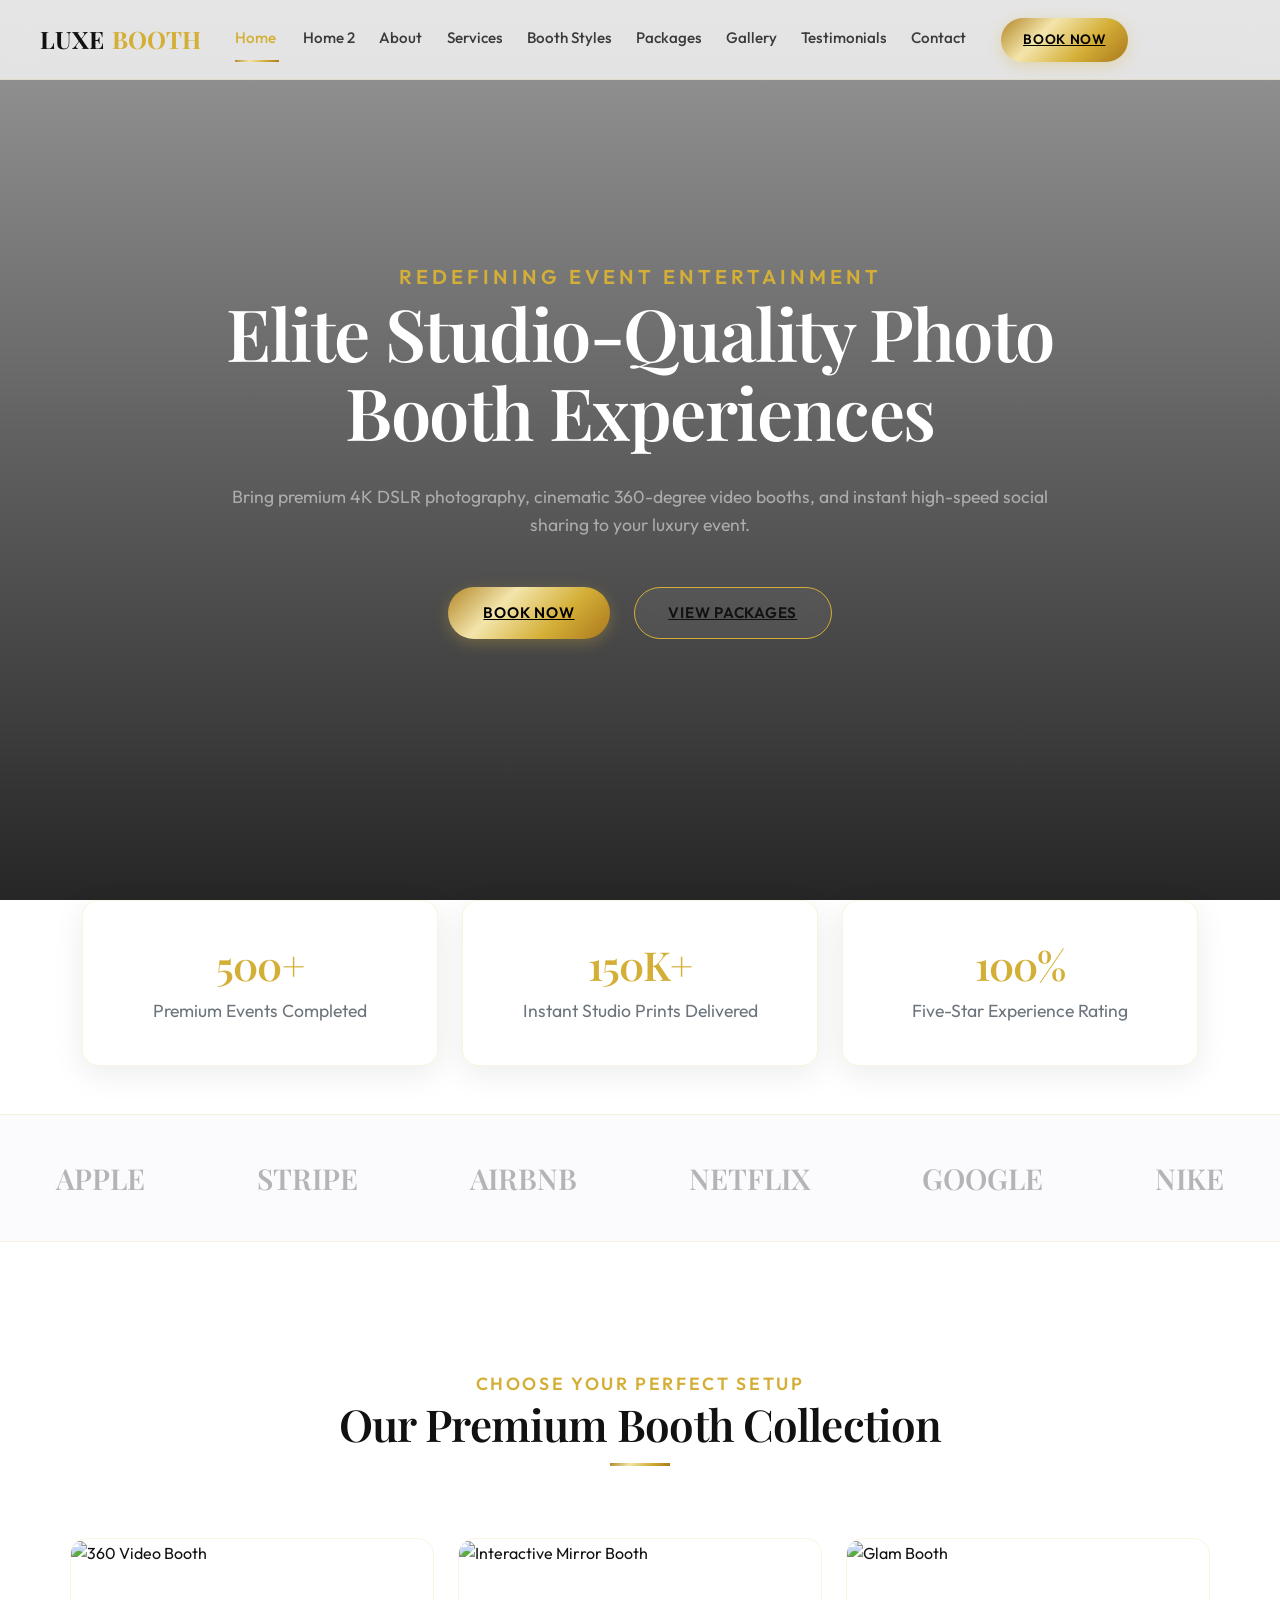
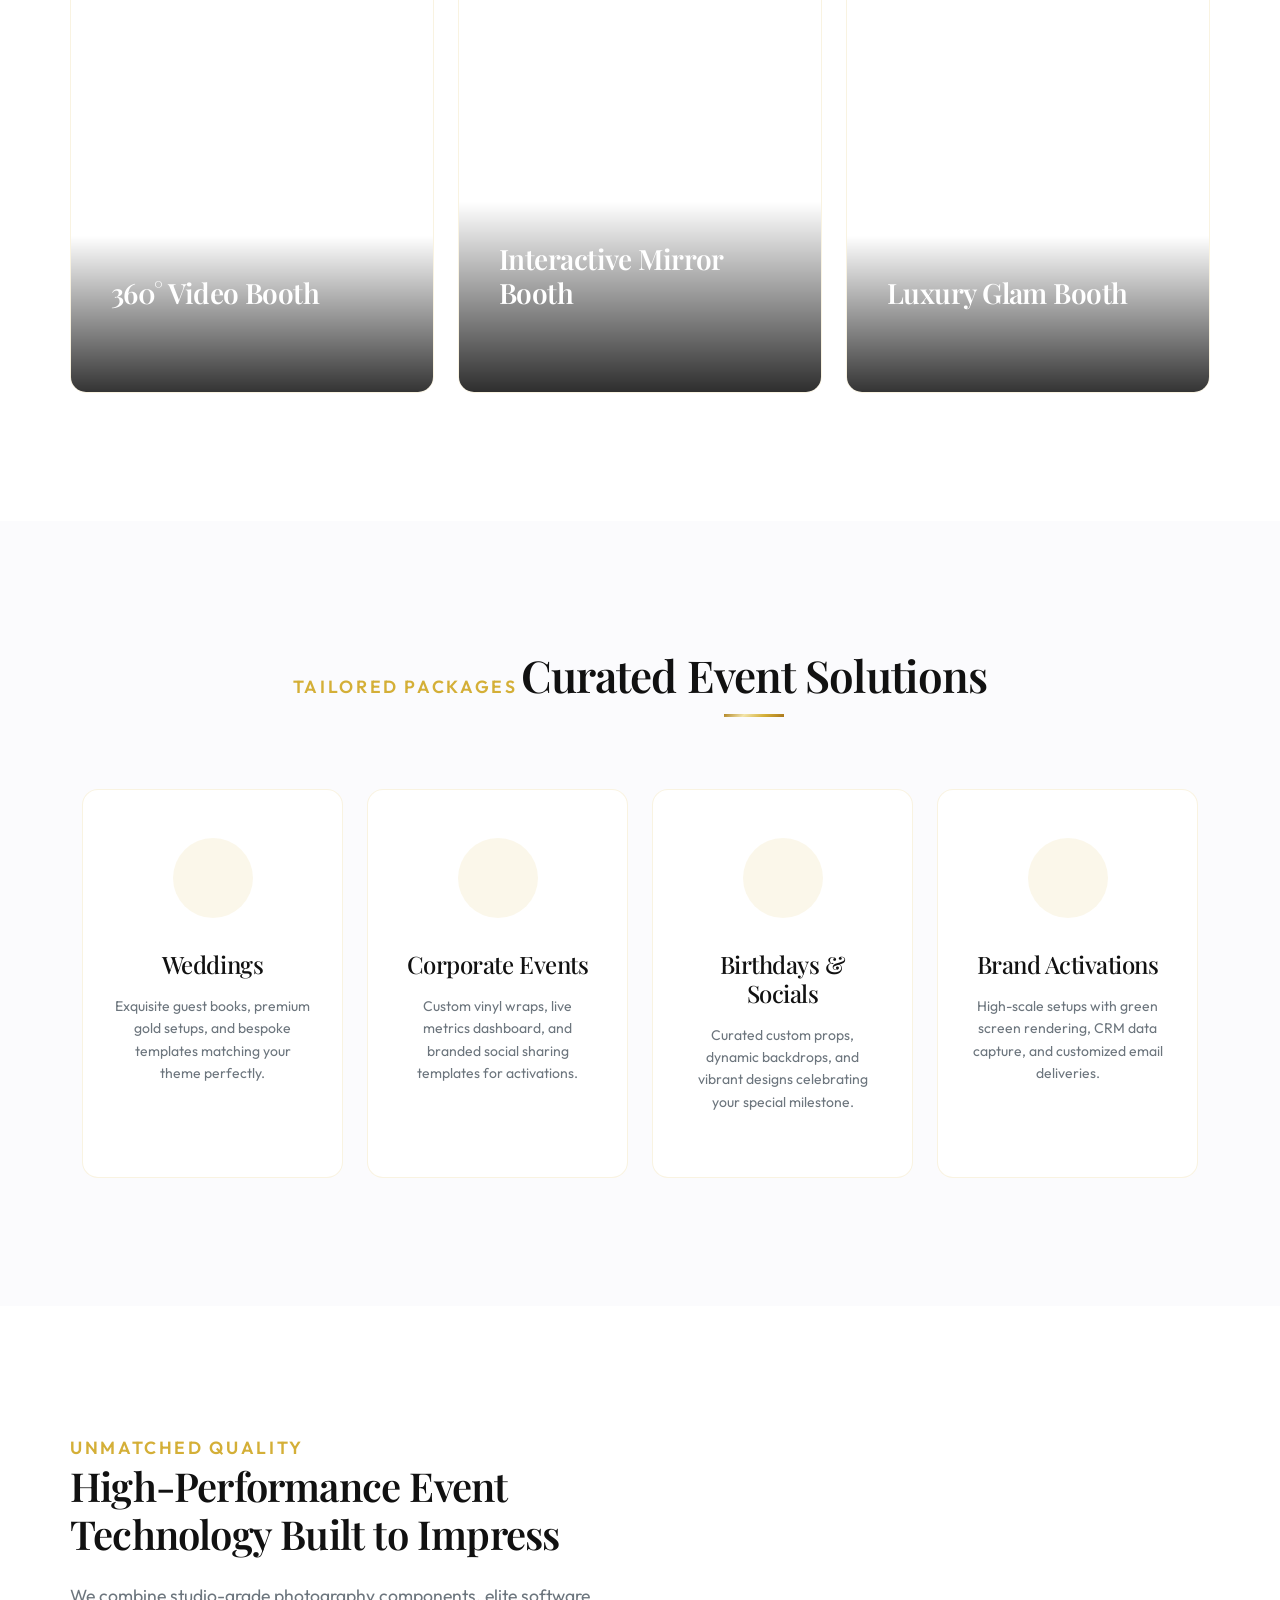
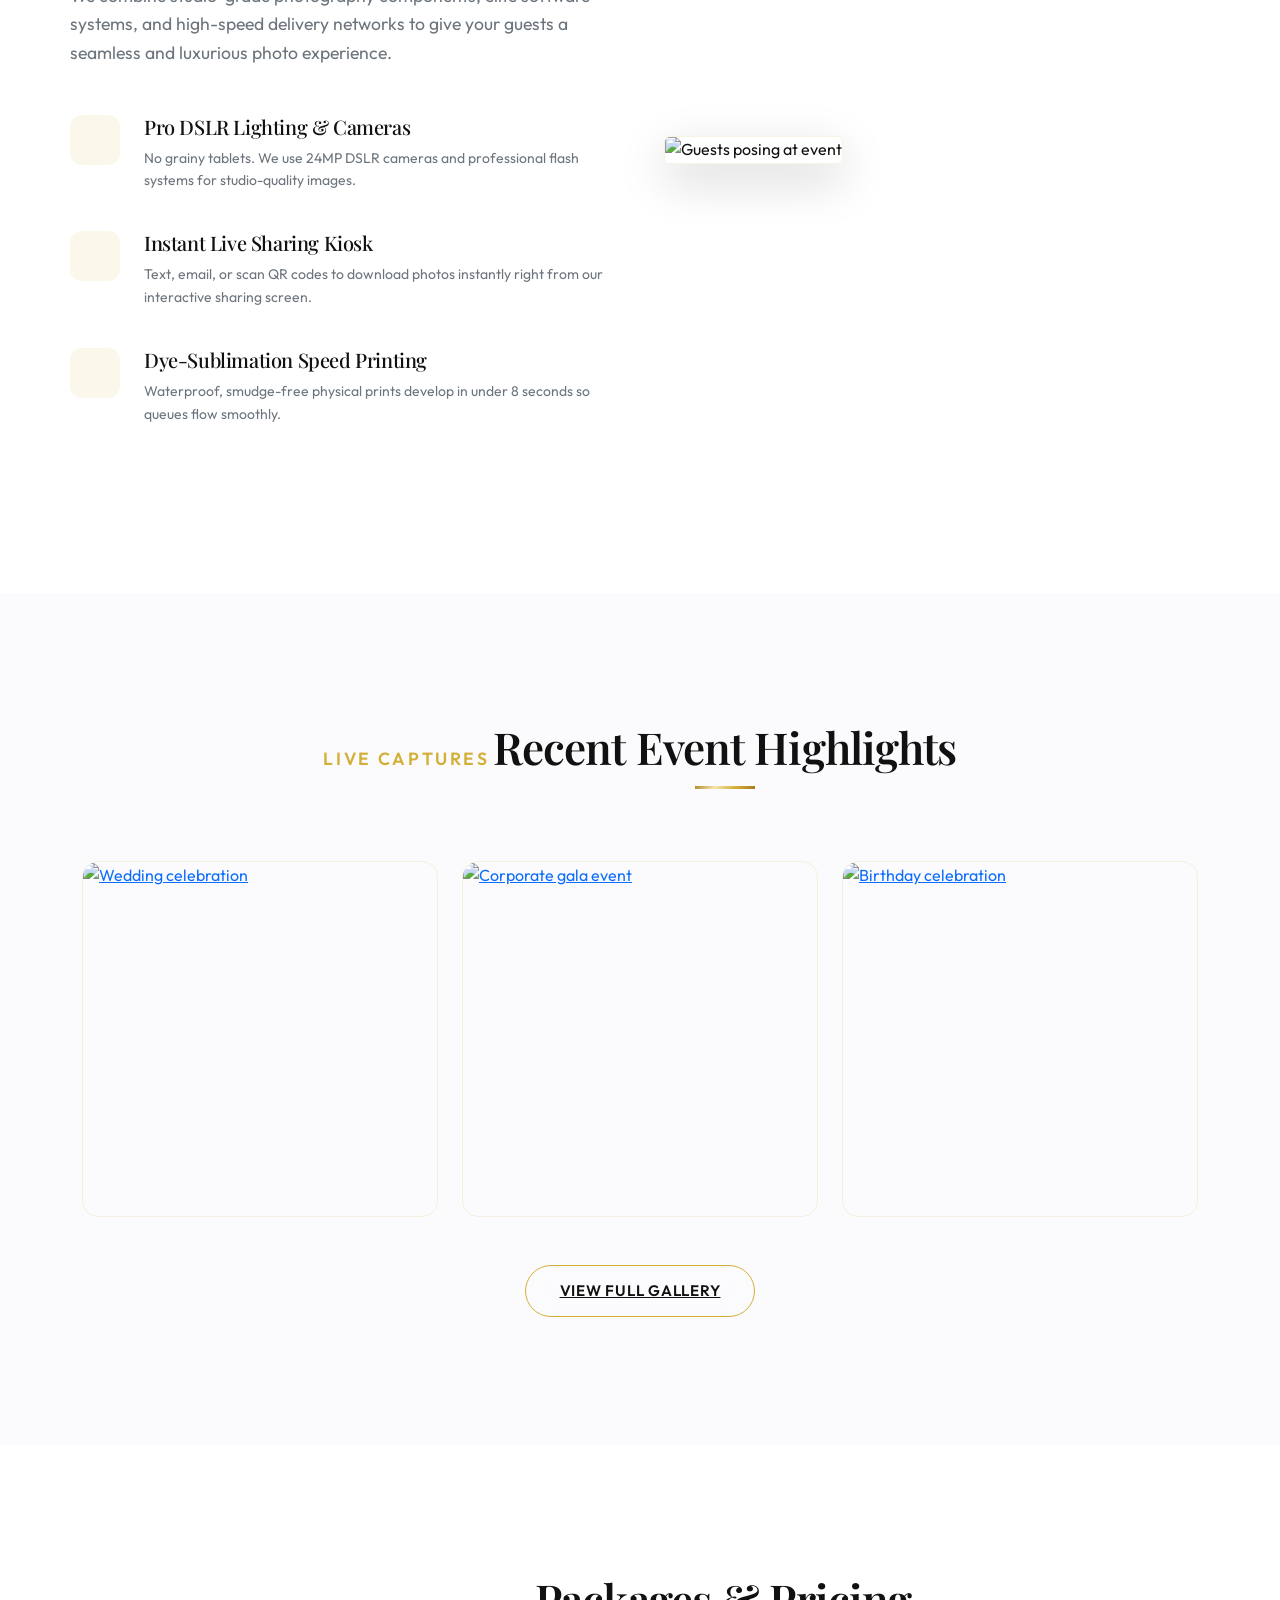
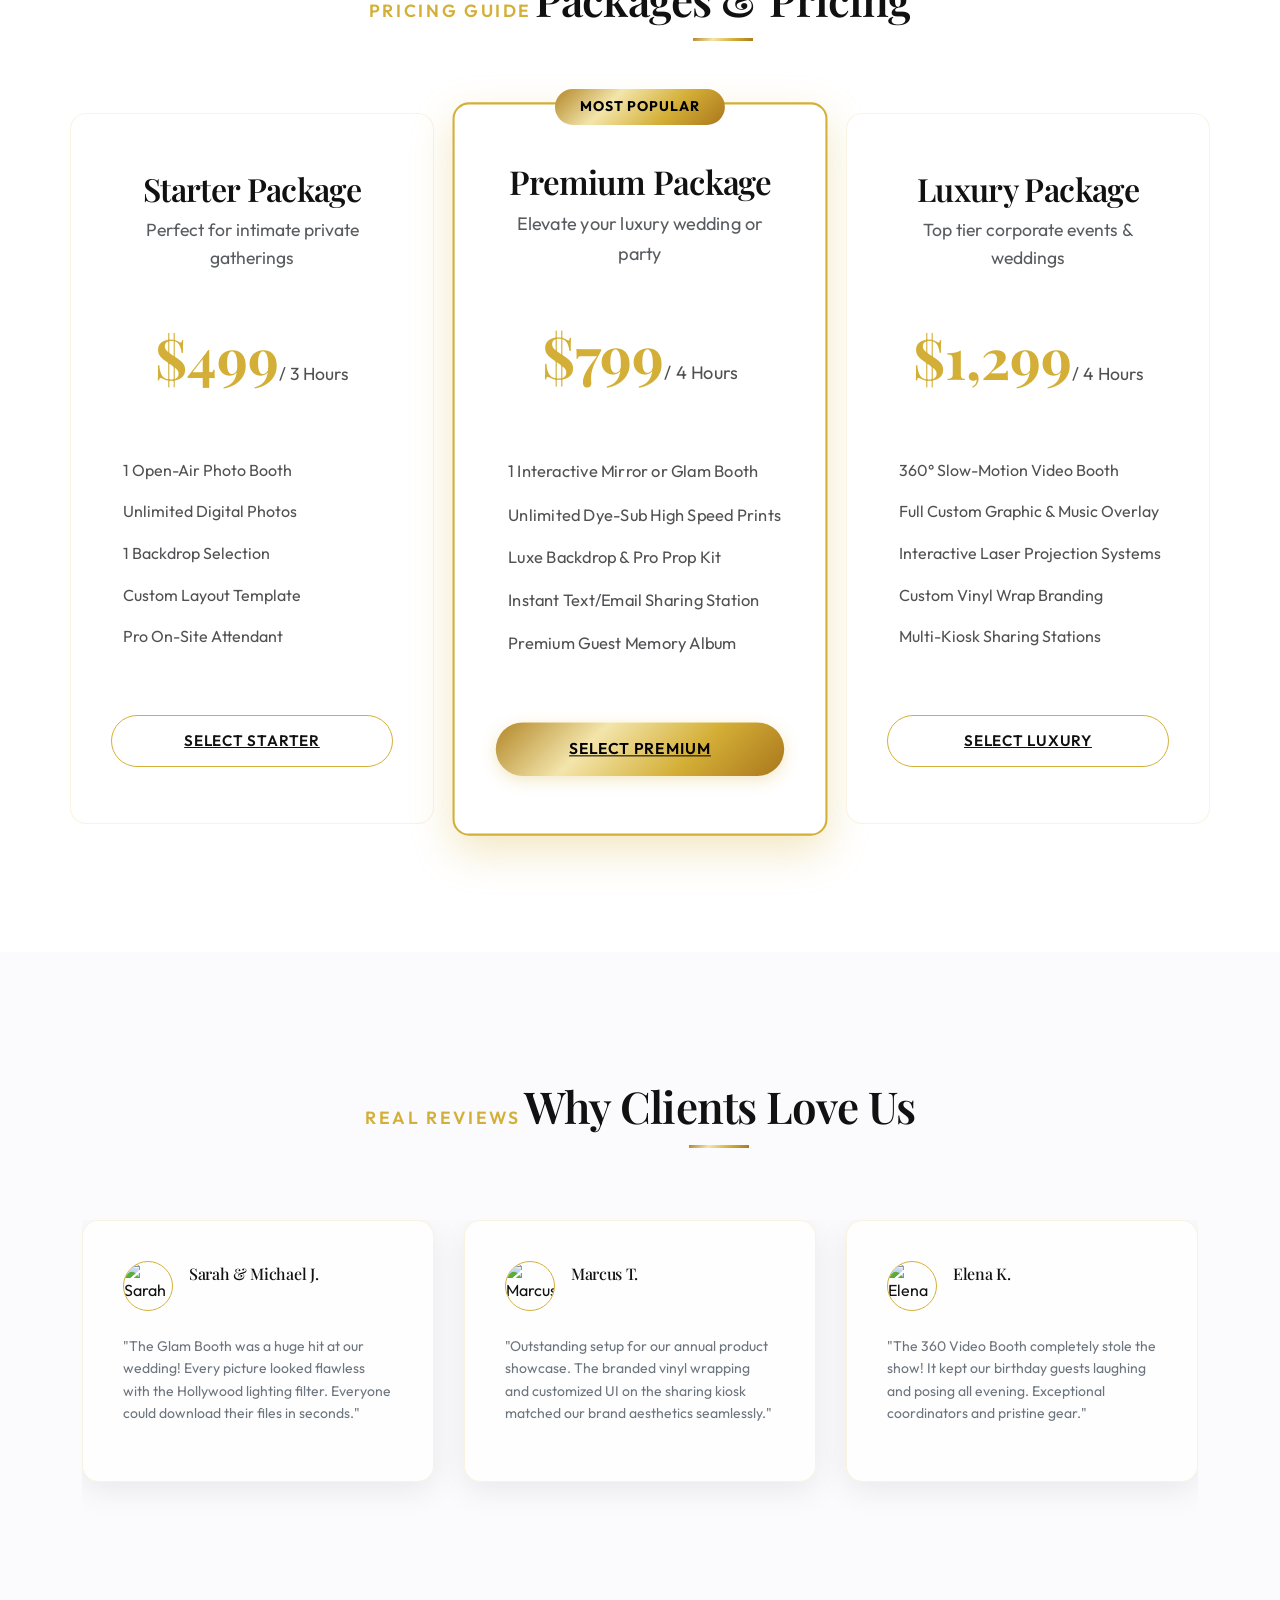
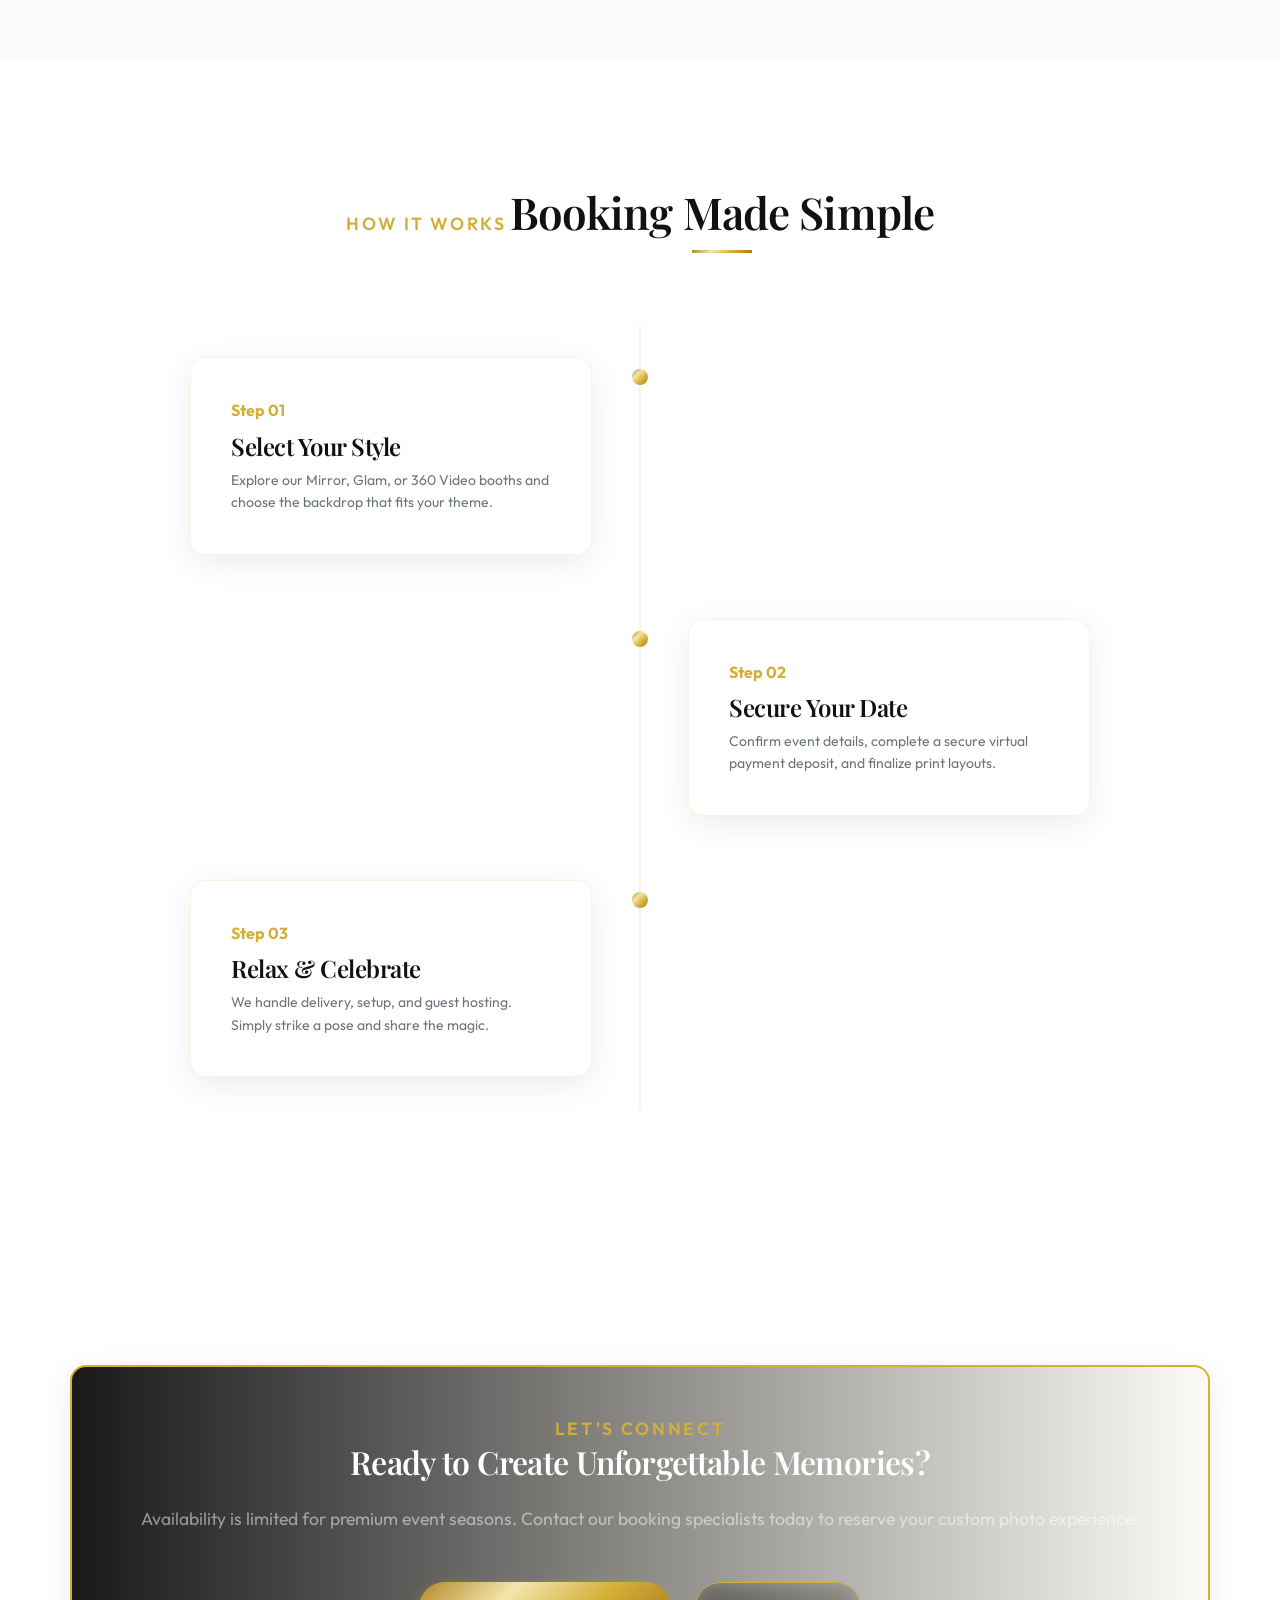
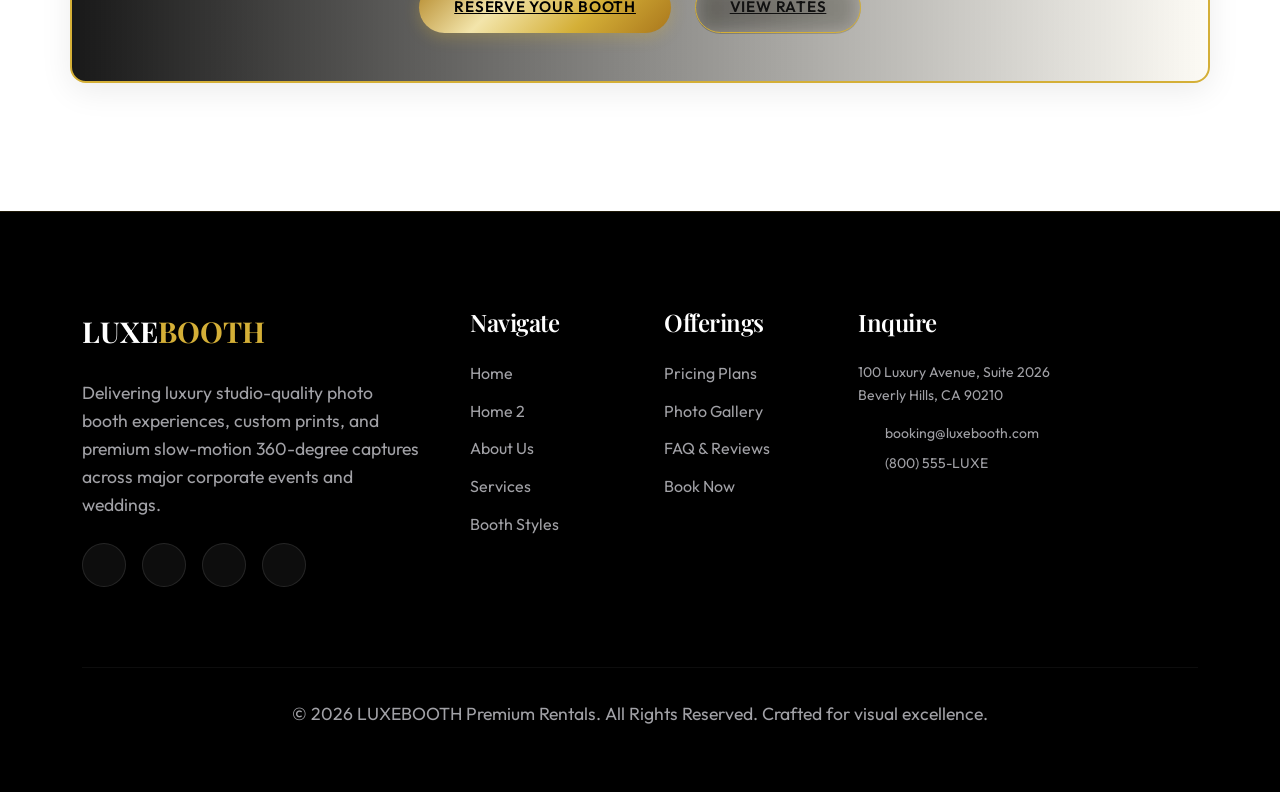
==== index.html @ f750d662 "SDV" ====
<!DOCTYPE html>
<html lang="en" dir="ltr">

<head>
  <meta charset="UTF-8">
  <meta name="viewport" content="width=device-width, initial-scale=1.0">
  <title>Premium Photo Booth Rental for Events | Luxury Event Experiences</title>
  <meta name="description"
    content="Elevate your wedding, corporate event, or activation with our high-end studio-quality photo booth rentals. Instant printing, 360 videos, and social sharing.">
  <link rel="icon" type="image/svg+xml"
    href="data:image/svg+xml,<svg xmlns=%22http://www.w3.org/2000/svg%22 viewBox=%220 0 24 24%22 fill=%22none%22 stroke=%22%23d4af37%22 stroke-width=%222%22 stroke-linecap=%22round%22 stroke-linejoin=%22round%22><path d=%22M14.5 4h-5L7 7H4a2 2 0 0 0-2 2v9a2 2 0 0 0 2 2h16a2 2 0 0 0 2-2V9a2 2 0 0 0-2-2h-3l-2.5-3z%22/><circle cx=%2212%22 cy=%2213%22 r=%223%22/></svg>">

  <!-- CSS Library CDNs -->
  <link href="https://cdn.jsdelivr.net/npm/bootstrap@5.3.3/dist/css/bootstrap.min.css" rel="stylesheet">
  <link href="https://cdn.jsdelivr.net/npm/aos@2.3.4/dist/aos.css" rel="stylesheet">
  <link href="https://cdn.jsdelivr.net/npm/swiper@11.1.1/swiper-bundle.min.css" rel="stylesheet">

  <!-- Core Styles -->
  <link href="css/style.css" rel="stylesheet">
</head>

<body>

  <!-- ==========================================================================
       HEADER & NAVIGATION
       ========================================================================== -->
  <header class="premium-header">
    <div class="nav-container">
      <a href="index.html" class="brand-logo">
        <i data-lucide="camera"></i> LUXE<span>BOOTH</span>
      </a>

      <!-- Navigation Order: Home, Home 2, About, Services, Booth Styles, Packages, Gallery, Testimonials, Contact -->
      <nav>
        <ul class="nav-menu">
          <li><a href="index.html" class="nav-link active">Home</a></li>
          <li><a href="home2.html" class="nav-link">Home 2</a></li>
          <li><a href="about.html" class="nav-link">About</a></li>
          <li><a href="services.html" class="nav-link">Services</a></li>
          <li><a href="booth-styles.html" class="nav-link">Booth Styles</a></li>
          <li><a href="pricing.html" class="nav-link">Packages</a></li>
          <li><a href="gallery.html" class="nav-link">Gallery</a></li>
          <li><a href="faq.html" class="nav-link">Testimonials</a></li>
          <li><a href="contact.html" class="nav-link">Contact</a></li>
          <!-- Mobile & Tablet menu controls -->
          <li class="mobile-menu-controls">
            <button class="icon-btn theme-toggle" aria-label="Toggle Dark/Light Mode">
              <i data-lucide="moon"></i>
            </button>
            <button class="icon-btn rtl-toggle" aria-label="Toggle RTL Alignment">
              <i data-lucide="arrow-left-right"></i>
            </button>
            <a href="contact.html" class="btn-gold-primary">Book Now</a>
          </li>
        </ul>
      </nav>

      <!-- Header controls for Desktop -->
      <div class="header-controls">
        <div class="header-ctas">
          <a href="contact.html" class="btn-gold-primary">Book Now</a>
        </div>
        <button class="icon-btn theme-toggle" aria-label="Toggle Dark/Light Mode">
          <i data-lucide="moon"></i>
        </button>
        <button class="icon-btn rtl-toggle" aria-label="Toggle RTL Alignment">
          <i data-lucide="arrow-left-right"></i>
        </button>
        <button id="hamburger" class="hamburger-menu" aria-label="Open Mobile Menu">
          <span></span>
          <span></span>
          <span></span>
        </button>
      </div>
    </div>
  </header>

  <!-- ==========================================================================
       1. HERO SECTION
       ========================================================================== -->
  <section class="hero-cinema">
    <div class="hero-cinema-bg"
      style="background-image: url('https://images.unsplash.com/photo-1519741497674-611481863552?auto=format&fit=crop&w=1920&q=80');">
    </div>
    <div class="hero-cinema-overlay"></div>
    <div class="hero-content text-center">
      <span class="hero-subtitle">Redefining Event Entertainment</span>
      <h1 class="hero-title text-white">Elite Studio-Quality Photo Booth Experiences</h1>
      <p class="hero-desc text-white-50 mb-5 max-width-600 mx-auto">
        Bring premium 4K DSLR photography, cinematic 360-degree video booths, and instant high-speed social sharing to
        your luxury event.
      </p>
      <div class="button-group">
        <a href="contact.html" class="btn-gold-primary">Book Now</a>
        <a href="pricing.html" class="btn-glass-secondary">View Packages</a>
      </div>
    </div>
  </section>

  <!-- Floating statistics row -->
  <section class="container mt-n5 position-relative z-index-10 mb-5">
    <div class="row g-4 justify-content-center">
      <div class="col-md-4 col-sm-6 hero-stats-card">
        <div class="floating-glass-card text-center">
          <h3 class="text-gold" style="color: var(--gold-primary); font-size: 2.5rem;">500+</h3>
          <p class="m-0 text-secondary">Premium Events Completed</p>
        </div>
      </div>
      <div class="col-md-4 col-sm-6 hero-stats-card">
        <div class="floating-glass-card text-center">
          <h3 class="text-gold" style="color: var(--gold-primary); font-size: 2.5rem;">150K+</h3>
          <p class="m-0 text-secondary">Instant Studio Prints Delivered</p>
        </div>
      </div>
      <div class="col-md-4 col-sm-12 hero-stats-card">
        <div class="floating-glass-card text-center">
          <h3 class="text-gold" style="color: var(--gold-primary); font-size: 2.5rem;">100%</h3>
          <p class="m-0 text-secondary">Five-Star Experience Rating</p>
        </div>
      </div>
    </div>
  </section>

  <!-- ==========================================================================
       2. TRUSTED BY BRANDS
       ========================================================================== -->
  <section class="brand-ticker-container">
    <div class="brand-ticker-wrapper">
      <span class="brand-logo-item">APPLE</span>
      <span class="brand-logo-item">STRIPE</span>
      <span class="brand-logo-item">AIRBNB</span>
      <span class="brand-logo-item">NETFLIX</span>
      <span class="brand-logo-item">GOOGLE</span>
      <span class="brand-logo-item">NIKE</span>
      <!-- Double for continuous scroll effect -->
      <span class="brand-logo-item">APPLE</span>
      <span class="brand-logo-item">STRIPE</span>
      <span class="brand-logo-item">AIRBNB</span>
      <span class="brand-logo-item">NETFLIX</span>
      <span class="brand-logo-item">GOOGLE</span>
      <span class="brand-logo-item">NIKE</span>
    </div>
  </section>

  <!-- ==========================================================================
       3. BOOTH COLLECTION (PREMIUM CARDS)
       ========================================================================== -->
  <section class="section-padding container">
    <div class="section-header" data-aos="fade-up">
      <span class="section-subtitle">Choose Your Perfect Setup</span>
      <h2>Our Premium Booth Collection</h2>
    </div>

    <div class="row g-4 justify-content-center">
      <!-- 360 Video Booth -->
      <div class="col-lg-4 col-md-6" data-aos="fade-up" data-aos-delay="100">
        <div class="photo-booth-card" onclick="location.href='booth-styles.html'">
          <img src="https://images.unsplash.com/photo-1516450360452-9312f5e86fc7?auto=format&fit=crop&w=800&q=80"
            alt="360 Video Booth">
          <div class="photo-booth-info">
            <h3 class="photo-booth-title">360° Video Booth</h3>
            <p class="photo-booth-details">Cinematic slow-motion video captures with custom branding overlays.</p>
          </div>
        </div>
      </div>
      <!-- Mirror Booth -->
      <div class="col-lg-4 col-md-6" data-aos="fade-up" data-aos-delay="200">
        <div class="photo-booth-card" onclick="location.href='booth-styles.html'">
          <img src="https://www.djcwest.com/wp-content/uploads/2025/06/Mirror-Booth-Rental-Phoenix-2-1-683x1024.jpg"
            alt="Interactive Mirror Booth">
          <div class="photo-booth-info">
            <h3 class="photo-booth-title">Interactive Mirror Booth</h3>
            <p class="photo-booth-details">Full-length touch display featuring custom animations and print creation.</p>
          </div>
        </div>
      </div>
      <!-- Glam Booth -->
      <div class="col-lg-4 col-md-6" data-aos="fade-up" data-aos-delay="300">
        <div class="photo-booth-card" onclick="location.href='booth-styles.html'">
          <img src="https://images.unsplash.com/photo-1492684223066-81342ee5ff30?auto=format&fit=crop&w=800&q=80"
            alt="Glam Booth">
          <div class="photo-booth-info">
            <h3 class="photo-booth-title">Luxury Glam Booth</h3>
            <p class="photo-booth-details">Hollywood-style black and white filters with instant skin smoothing.</p>
          </div>
        </div>
      </div>
    </div>
  </section>

  <!-- ==========================================================================
       4. EVENT CATEGORIES
       ========================================================================== -->
  <section class="section-padding bg-light-dark" style="background: var(--bg-secondary);">
    <div class="container">
      <div class="section-header" data-aos="fade-up">
        <span class="section-subtitle">Tailored Packages</span>
        <h2>Curated Event Solutions</h2>
      </div>

      <div class="row g-4">
        <div class="col-lg-3 col-md-6" data-aos="fade-up" data-aos-delay="100">
          <div class="category-card">
            <div class="category-icon">
              <i data-lucide="gem"></i>
            </div>
            <h3 class="h4">Weddings</h3>
            <p class="text-secondary small mt-3">Exquisite guest books, premium gold setups, and bespoke templates
              matching your theme perfectly.</p>
          </div>
        </div>
        <div class="col-lg-3 col-md-6" data-aos="fade-up" data-aos-delay="200">
          <div class="category-card">
            <div class="category-icon">
              <i data-lucide="briefcase"></i>
            </div>
            <h3 class="h4">Corporate Events</h3>
            <p class="text-secondary small mt-3">Custom vinyl wraps, live metrics dashboard, and branded social sharing
              templates for activations.</p>
          </div>
        </div>
        <div class="col-lg-3 col-md-6" data-aos="fade-up" data-aos-delay="300">
          <div class="category-card">
            <div class="category-icon">
              <i data-lucide="cake"></i>
            </div>
            <h3 class="h4">Birthdays & Socials</h3>
            <p class="text-secondary small mt-3">Curated custom props, dynamic backdrops, and vibrant designs
              celebrating your special milestone.</p>
          </div>
        </div>
        <div class="col-lg-3 col-md-6" data-aos="fade-up" data-aos-delay="400">
          <div class="category-card">
            <div class="category-icon">
              <i data-lucide="award"></i>
            </div>
            <h3 class="h4">Brand Activations</h3>
            <p class="text-secondary small mt-3">High-scale setups with green screen rendering, CRM data capture, and
              customized email deliveries.</p>
          </div>
        </div>
      </div>
    </div>
  </section>

  <!-- ==========================================================================
       5. WHY CHOOSE US
       ========================================================================== -->
  <section class="section-padding container">
    <div class="row align-items-center g-5">
      <div class="col-lg-6" data-aos="fade-right">
        <span class="section-subtitle">Unmatched Quality</span>
        <h2 class="mb-4" style="font-size: 2.5rem; text-align: left;">High-Performance Event Technology Built to Impress
        </h2>
        <p class="mb-5 text-secondary">
          We combine studio-grade photography components, elite software systems, and high-speed delivery networks to
          give your guests a seamless and luxurious photo experience.
        </p>

        <div class="feature-box">
          <div class="feature-box-icon">
            <i data-lucide="aperture"></i>
          </div>
          <div>
            <h4 class="h5">Pro DSLR Lighting & Cameras</h4>
            <p class="small text-secondary m-0">No grainy tablets. We use 24MP DSLR cameras and professional flash
              systems for studio-quality images.</p>
          </div>
        </div>
        <div class="feature-box">
          <div class="feature-box-icon">
            <i data-lucide="share-2"></i>
          </div>
          <div>
            <h4 class="h5">Instant Live Sharing Kiosk</h4>
            <p class="small text-secondary m-0">Text, email, or scan QR codes to download photos instantly right from
              our interactive sharing screen.</p>
          </div>
        </div>
        <div class="feature-box">
          <div class="feature-box-icon">
            <i data-lucide="printer"></i>
          </div>
          <div>
            <h4 class="h5">Dye-Sublimation Speed Printing</h4>
            <p class="small text-secondary m-0">Waterproof, smudge-free physical prints develop in under 8 seconds so
              queues flow smoothly.</p>
          </div>
        </div>
      </div>
      <div class="col-lg-6" data-aos="fade-left">
        <div class="position-relative">
          <img src="https://images.unsplash.com/photo-1511795409834-ef04bbd61622?auto=format&fit=crop&w=800&q=80"
            alt="Guests posing at event" class="img-fluid rounded shadow-lg"
            style="border: 1px solid var(--border-glass);">
        </div>
      </div>
    </div>
  </section>

  <!-- ==========================================================================
       6. FEATURED GALLERY PREVIEW
       ========================================================================== -->
  <section class="section-padding bg-light-dark" style="background: var(--bg-secondary);">
    <div class="container">
      <div class="section-header" data-aos="fade-up">
        <span class="section-subtitle">Live Captures</span>
        <h2>Recent Event Highlights</h2>
      </div>

      <div class="row g-4">
        <!-- Item 1 -->
        <div class="col-md-4 col-sm-6" data-aos="zoom-in" data-aos-delay="100">
          <a href="https://images.unsplash.com/photo-1519741497674-611481863552?auto=format&fit=crop&w=1200&q=80"
            class="gallery-item-link">
            <div class="gallery-item">
              <img src="https://images.unsplash.com/photo-1519741497674-611481863552?auto=format&fit=crop&w=600&q=80"
                alt="Wedding celebration">
              <div class="gallery-overlay">
                <i data-lucide="maximize" class="gallery-zoom-icon"></i>
              </div>
            </div>
          </a>
        </div>
        <!-- Item 2 -->
        <div class="col-md-4 col-sm-6" data-aos="zoom-in" data-aos-delay="200">
          <a href="https://images.unsplash.com/photo-1511578314322-379afb476865?auto=format&fit=crop&w=1200&q=80"
            class="gallery-item-link">
            <div class="gallery-item">
              <img src="https://images.unsplash.com/photo-1511578314322-379afb476865?auto=format&fit=crop&w=600&q=80"
                alt="Corporate gala event">
              <div class="gallery-overlay">
                <i data-lucide="maximize" class="gallery-zoom-icon"></i>
              </div>
            </div>
          </a>
        </div>
        <!-- Item 3 -->
        <div class="col-md-4 col-sm-6" data-aos="zoom-in" data-aos-delay="300">
          <a href="https://images.unsplash.com/photo-1530103862676-de8c9debad1d?auto=format&fit=crop&w=1200&q=80"
            class="gallery-item-link">
            <div class="gallery-item">
              <img src="https://images.unsplash.com/photo-1530103862676-de8c9debad1d?auto=format&fit=crop&w=600&q=80"
                alt="Birthday celebration">
              <div class="gallery-overlay">
                <i data-lucide="maximize" class="gallery-zoom-icon"></i>
              </div>
            </div>
          </a>
        </div>
      </div>

      <div class="text-center mt-5">
        <a href="gallery.html" class="btn-glass-secondary">View Full Gallery</a>
      </div>
    </div>
  </section>

  <!-- ==========================================================================
       7. PACKAGES PREVIEW
       ========================================================================== -->
  <section class="section-padding container">
    <div class="section-header" data-aos="fade-up">
      <span class="section-subtitle">Pricing Guide</span>
      <h2>Packages & Pricing</h2>
    </div>

    <div class="row g-4 align-items-stretch justify-content-center">
      <!-- Plan 1 -->
      <div class="col-lg-4 col-md-6" data-aos="fade-up" data-aos-delay="100">
        <div class="pricing-card">
          <h3 class="pricing-title">Starter Package</h3>
          <p class="text-muted">Perfect for intimate private gatherings</p>
          <div class="pricing-price">$499<span>/ 3 Hours</span></div>
          <ul class="pricing-features">
            <li><i data-lucide="check"></i> 1 Open-Air Photo Booth</li>
            <li><i data-lucide="check"></i> Unlimited Digital Photos</li>
            <li><i data-lucide="check"></i> 1 Backdrop Selection</li>
            <li><i data-lucide="check"></i> Custom Layout Template</li>
            <li><i data-lucide="check"></i> Pro On-Site Attendant</li>
          </ul>
          <a href="contact.html" class="btn-glass-secondary w-100">Select Starter</a>
        </div>
      </div>
      <!-- Plan 2 -->
      <div class="col-lg-4 col-md-6" data-aos="fade-up" data-aos-delay="200">
        <div class="pricing-card popular">
          <span class="pricing-badge">Most Popular</span>
          <h3 class="pricing-title">Premium Package</h3>
          <p class="text-muted">Elevate your luxury wedding or party</p>
          <div class="pricing-price">$799<span>/ 4 Hours</span></div>
          <ul class="pricing-features">
            <li><i data-lucide="check"></i> 1 Interactive Mirror or Glam Booth</li>
            <li><i data-lucide="check"></i> Unlimited Dye-Sub High Speed Prints</li>
            <li><i data-lucide="check"></i> Luxe Backdrop & Pro Prop Kit</li>
            <li><i data-lucide="check"></i> Instant Text/Email Sharing Station</li>
            <li><i data-lucide="check"></i> Premium Guest Memory Album</li>
          </ul>
          <a href="contact.html" class="btn-gold-primary w-100">Select Premium</a>
        </div>
      </div>
      <!-- Plan 3 -->
      <div class="col-lg-4 col-md-6" data-aos="fade-up" data-aos-delay="300">
        <div class="pricing-card">
          <h3 class="pricing-title">Luxury Package</h3>
          <p class="text-muted">Top tier corporate events & weddings</p>
          <div class="pricing-price">$1,299<span>/ 4 Hours</span></div>
          <ul class="pricing-features">
            <li><i data-lucide="check"></i> 360° Slow-Motion Video Booth</li>
            <li><i data-lucide="check"></i> Full Custom Graphic & Music Overlay</li>
            <li><i data-lucide="check"></i> Interactive Laser Projection Systems</li>
            <li><i data-lucide="check"></i> Custom Vinyl Wrap Branding</li>
            <li><i data-lucide="check"></i> Multi-Kiosk Sharing Stations</li>
          </ul>
          <a href="contact.html" class="btn-glass-secondary w-100">Select Luxury</a>
        </div>
      </div>
    </div>
  </section>

  <!-- ==========================================================================
       8. TESTIMONIALS CAROUSEL
       ========================================================================== -->
  <section class="section-padding bg-light-dark" style="background: var(--bg-secondary);">
    <div class="container">
      <div class="section-header" data-aos="fade-up">
        <span class="section-subtitle">Real Reviews</span>
        <h2>Why Clients Love Us</h2>
      </div>

      <div class="swiper testimonials-swiper pb-5">
        <div class="swiper-wrapper">
          <!-- Slide 1 -->
          <div class="swiper-slide">
            <div class="floating-glass-card h-100">
              <div class="d-flex align-items-center gap-3 mb-4">
                <img
                  src="https://images.unsplash.com/photo-1542751371-adc38448a05e?auto=format&fit=crop&w=100&h=100&q=80"
                  alt="Sarah J." class="rounded-circle"
                  style="width: 50px; height: 50px; object-fit: cover; border: 1px solid var(--gold-primary);">
                <div>
                  <h4 class="h6 mb-1">Sarah & Michael J.</h4>
                  <div class="text-gold" style="color: var(--gold-primary); font-size: 0.85rem;">
                    <i data-lucide="star" class="d-inline-block fill-current"></i>
                    <i data-lucide="star" class="d-inline-block fill-current"></i>
                    <i data-lucide="star" class="d-inline-block fill-current"></i>
                    <i data-lucide="star" class="d-inline-block fill-current"></i>
                    <i data-lucide="star" class="d-inline-block fill-current"></i>
                  </div>
                </div>
              </div>
              <p class="small text-secondary">"The Glam Booth was a huge hit at our wedding! Every picture looked
                flawless with the Hollywood lighting filter. Everyone could download their files in seconds."</p>
            </div>
          </div>
          <!-- Slide 2 -->
          <div class="swiper-slide">
            <div class="floating-glass-card h-100">
              <div class="d-flex align-items-center gap-3 mb-4">
                <img
                  src="https://images.unsplash.com/photo-1507679799987-c73779587ccf?auto=format&fit=crop&w=100&h=100&q=80"
                  alt="Marcus T." class="rounded-circle"
                  style="width: 50px; height: 50px; object-fit: cover; border: 1px solid var(--gold-primary);">
                <div>
                  <h4 class="h6 mb-1">Marcus T.</h4>
                  <div class="text-gold" style="color: var(--gold-primary); font-size: 0.85rem;">
                    <i data-lucide="star" class="d-inline-block fill-current"></i>
                    <i data-lucide="star" class="d-inline-block fill-current"></i>
                    <i data-lucide="star" class="d-inline-block fill-current"></i>
                    <i data-lucide="star" class="d-inline-block fill-current"></i>
                    <i data-lucide="star" class="d-inline-block fill-current"></i>
                  </div>
                </div>
              </div>
              <p class="small text-secondary">"Outstanding setup for our annual product showcase. The branded vinyl
                wrapping and customized UI on the sharing kiosk matched our brand aesthetics seamlessly."</p>
            </div>
          </div>
          <!-- Slide 3 -->
          <div class="swiper-slide">
            <div class="floating-glass-card h-100">
              <div class="d-flex align-items-center gap-3 mb-4">
                <img
                  src="https://images.unsplash.com/photo-1554080353-a576cf803bda?auto=format&fit=crop&w=100&h=100&q=80"
                  alt="Elena K." class="rounded-circle"
                  style="width: 50px; height: 50px; object-fit: cover; border: 1px solid var(--gold-primary);">
                <div>
                  <h4 class="h6 mb-1">Elena K.</h4>
                  <div class="text-gold" style="color: var(--gold-primary); font-size: 0.85rem;">
                    <i data-lucide="star" class="d-inline-block fill-current"></i>
                    <i data-lucide="star" class="d-inline-block fill-current"></i>
                    <i data-lucide="star" class="d-inline-block fill-current"></i>
                    <i data-lucide="star" class="d-inline-block fill-current"></i>
                    <i data-lucide="star" class="d-inline-block fill-current"></i>
                  </div>
                </div>
              </div>
              <p class="small text-secondary">"The 360 Video Booth completely stole the show! It kept our birthday
                guests laughing and posing all evening. Exceptional coordinators and pristine gear."</p>
            </div>
          </div>
        </div>
        <div class="swiper-pagination mt-4"></div>
      </div>
    </div>
  </section>

  <!-- ==========================================================================
       9. BOOKING PROCESS TIMELINE
       ========================================================================== -->
  <section class="section-padding container">
    <div class="section-header" data-aos="fade-up">
      <span class="section-subtitle">How it Works</span>
      <h2>Booking Made Simple</h2>
    </div>

    <div class="timeline-vertical">
      <!-- Step 1 -->
      <div class="timeline-step left" data-aos="fade-right">
        <div class="timeline-marker"></div>
        <div class="floating-glass-card d-inline-block text-start">
          <span class="text-gold fw-bold d-block mb-2" style="color: var(--gold-primary);">Step 01</span>
          <h4>Select Your Style</h4>
          <p class="small text-secondary m-0">Explore our Mirror, Glam, or 360 Video booths and choose the backdrop that
            fits your theme.</p>
        </div>
      </div>
      <!-- Step 2 -->
      <div class="timeline-step right" data-aos="fade-left">
        <div class="timeline-marker"></div>
        <div class="floating-glass-card d-inline-block text-start">
          <span class="text-gold fw-bold d-block mb-2" style="color: var(--gold-primary);">Step 02</span>
          <h4>Secure Your Date</h4>
          <p class="small text-secondary m-0">Confirm event details, complete a secure virtual payment deposit, and
            finalize print layouts.</p>
        </div>
      </div>
      <!-- Step 3 -->
      <div class="timeline-step left" data-aos="fade-right">
        <div class="timeline-marker"></div>
        <div class="floating-glass-card d-inline-block text-start">
          <span class="text-gold fw-bold d-block mb-2" style="color: var(--gold-primary);">Step 03</span>
          <h4>Relax & Celebrate</h4>
          <p class="small text-secondary m-0">We handle delivery, setup, and guest hosting. Simply strike a pose and
            share the magic.</p>
        </div>
      </div>
    </div>
  </section>

  <!-- ==========================================================================
       10. FINAL CTA SECTION
       ========================================================================== -->
  <section class="section-padding container">
    <div class="floating-glass-card text-center p-5" data-aos="zoom-in"
      style="background: linear-gradient(to right, rgba(0,0,0,0.9), rgba(212,175,55,0.05)); border: 2px solid var(--gold-primary);">
      <span class="section-subtitle">Let's Connect</span>
      <h2 class="text-white mb-4">Ready to Create Unforgettable Memories?</h2>
      <p class="text-white-50 mb-5 max-width-600 mx-auto">
        Availability is limited for premium event seasons. Contact our booking specialists today to reserve your custom
        photo experience.
      </p>
      <div class="button-group">
        <a href="contact.html" class="btn-gold-primary">Reserve Your Booth</a>
        <a href="pricing.html" class="btn-glass-secondary">View Rates</a>
      </div>
    </div>
  </section>

  <!-- ==========================================================================
       11. PREMIUM FOOTER
       ========================================================================== -->
  <footer class="premium-footer">
    <div class="container">
      <div class="row g-5">
        <div class="col-lg-4 col-md-6">
          <a href="index.html" class="footer-logo">
            <i data-lucide="camera"></i> LUXE<span>BOOTH</span>
          </a>
          <p class="mb-4">Delivering luxury studio-quality photo booth experiences, custom prints, and premium
            slow-motion 360-degree captures across major corporate events and weddings.</p>
          <div class="social-links">
            <a href="#" class="social-icon" aria-label="Instagram"><i data-lucide="instagram"></i></a>
            <a href="#" class="social-icon" aria-label="Facebook"><i data-lucide="facebook"></i></a>
            <a href="#" class="social-icon" aria-label="Twitter"><i data-lucide="twitter"></i></a>
            <a href="#" class="social-icon" aria-label="Linkedin"><i data-lucide="linkedin"></i></a>
          </div>
        </div>
        <div class="col-lg-2 col-md-6">
          <h4>Navigate</h4>
          <ul class="footer-links">
            <li><a href="index.html">Home</a></li>
            <li><a href="home2.html">Home 2</a></li>
            <li><a href="about.html">About Us</a></li>
            <li><a href="services.html">Services</a></li>
            <li><a href="booth-styles.html">Booth Styles</a></li>
          </ul>
        </div>
        <div class="col-lg-2 col-md-6">
          <h4>Offerings</h4>
          <ul class="footer-links">
            <li><a href="pricing.html">Pricing Plans</a></li>
            <li><a href="gallery.html">Photo Gallery</a></li>
            <li><a href="faq.html">FAQ & Reviews</a></li>
            <li><a href="contact.html">Book Now</a></li>
          </ul>
        </div>
        <div class="col-lg-4 col-md-6">
          <h4>Inquire</h4>
          <p class="small mb-3">100 Luxury Avenue, Suite 2026<br>Beverly Hills, CA 90210</p>
          <p class="small mb-2"><i data-lucide="mail" class="d-inline-block me-2 align-middle text-gold"
              style="width: 16px; color: var(--gold-primary);"></i> booking@luxebooth.com</p>
          <p class="small"><i data-lucide="phone" class="d-inline-block me-2 align-middle text-gold"
              style="width: 16px; color: var(--gold-primary);"></i> (800) 555-LUXE</p>
        </div>
      </div>
      <div class="footer-bottom">
        <p>&copy; 2026 LUXEBOOTH Premium Rentals. All Rights Reserved. Crafted for visual excellence.</p>
      </div>
    </div>
  </footer>

  <!-- ==========================================================================
       DYNAMIC LIGHTBOX COMPONENT
       ========================================================================== -->
  <div id="premium-lightbox" class="premium-lightbox" aria-hidden="true" role="dialog">
    <button class="lightbox-close" aria-label="Close Lightbox">&times;</button>
    <button class="lightbox-prev" aria-label="Previous Image"><i data-lucide="chevron-left"></i></button>
    <div class="lightbox-content">
      <img src="" alt="" class="lightbox-img">
    </div>
    <button class="lightbox-next" aria-label="Next Image"><i data-lucide="chevron-right"></i></button>
  </div>

  <!-- Library Scripts -->
  <script src="https://cdn.jsdelivr.net/npm/bootstrap@5.3.3/dist/js/bootstrap.bundle.min.js"></script>
  <script src="https://cdn.jsdelivr.net/npm/aos@2.3.4/dist/aos.js"></script>
  <script src="https://cdn.jsdelivr.net/npm/swiper@11.1.1/swiper-bundle.min.js"></script>
  <script src="https://cdnjs.cloudflare.com/ajax/libs/gsap/3.12.5/gsap.min.js"></script>
  <script src="https://cdn.jsdelivr.net/npm/lucide@0.372.0/dist/umd/lucide.min.js"></script>

  <!-- Core Logic -->
  <script src="js/main.js"></script>

  <!-- Initialize Icons -->
  <script>
    if (typeof lucide !== 'undefined') {
      lucide.createIcons();
    }
  </script>
</body>

</html>
---- css/style.css ----
/*
 * PHOTO BOOTH RENTAL FOR EVENTS - CORE STYLESHEET (2026 PREMIUM DESIGN)
 * Fonts: Outfit (Sans-serif) & Playfair Display (Serif)
 */

@import url('https://fonts.googleapis.com/css2?family=Outfit:wght@300;400;500;600;700&family=Playfair+Display:ital,wght@0,400;0,600;0,700;1,400&display=swap');

/* ==========================================================================
   1. DESIGN SYSTEM VARIABLES
   ========================================================================== */
:root {
  /* Fonts */
  --font-heading: 'Playfair Display', Georgia, serif;
  --font-body: 'Outfit', sans-serif;

  /* Color Palette - Light Mode */
  --bg-primary: #ffffff;
  --bg-secondary: #fbfbfd;
  --bg-card: #ffffff;
  --text-primary: #111111;
  --text-secondary: #515154;
  --text-muted: #86868b;
  
  /* Luxury Gold Details */
  --gold-primary: #d4af37;
  --gold-dark: #aa771c;
  --gold-light: #f3e5ab;
  --gold-gradient: linear-gradient(135deg, #b38728, #f3e5ab, #d4af37, #aa771c);
  --gold-glow: rgba(212, 175, 55, 0.3);

  /* Glassmorphism Variables */
  --bg-glass: rgba(255, 255, 255, 0.75);
  --border-glass: rgba(212, 175, 55, 0.15);
  --shadow-glass: 0 8px 32px 0 rgba(0, 0, 0, 0.08);
  --blur-glass: 16px;

  /* System */
  --transition-smooth: all 0.4s cubic-bezier(0.16, 1, 0.3, 1);
  --border-radius-lg: 16px;
  --border-radius-sm: 8px;
  --nav-height: 80px;
}

/* Dark Mode Variables Override */
body.dark-mode {
  --bg-primary: #000000;
  --bg-secondary: #000000;
  --bg-card: #000000;
  --text-primary: #ffffff;
  --text-secondary: #ffffff;
  --text-muted: #ffffff;

  /* Premium Glass for Dark Mode (No Gray Panels allowed) */
  --bg-glass: rgba(0, 0, 0, 0.85);
  --border-glass: rgba(212, 175, 55, 0.3);
  --shadow-glass: 0 8px 32px 0 rgba(0, 0, 0, 0.5);
  --gold-glow: rgba(212, 175, 55, 0.5);
}

/* Ensure all text helper classes display as white in dark mode */
body.dark-mode .text-secondary,
body.dark-mode .text-muted,
body.dark-mode .text-white-50,
body.dark-mode .text-black-50,
body.dark-mode p.text-secondary,
body.dark-mode p.text-muted,
body.dark-mode span.text-secondary,
body.dark-mode span.text-muted,
body.dark-mode div.text-secondary,
body.dark-mode div.text-muted,
body.dark-mode li.text-secondary,
body.dark-mode li.text-muted {
  color: #ffffff !important;
}

/* ==========================================================================
   2. CORE GLOBAL STYLES
   ========================================================================== */
* {
  box-sizing: border-box;
  margin: 0;
  padding: 0;
}

html {
  scroll-behavior: smooth;
  overflow-x: hidden;
}

body {
  font-family: var(--font-body);
  background-color: var(--bg-primary);
  color: var(--text-primary);
  line-height: 1.6;
  -webkit-font-smoothing: antialiased;
  transition: background-color 0.5s ease, color 0.5s ease;
  overflow-x: hidden;
}

/* Text Selection */
::selection {
  background-color: var(--gold-primary);
  color: #000000;
}

/* Scrollbar customization */
::-webkit-scrollbar {
  width: 8px;
}
::-webkit-scrollbar-track {
  background: var(--bg-primary);
}
::-webkit-scrollbar-thumb {
  background: var(--gold-primary);
  border-radius: 4px;
}

/* ==========================================================================
   3. TYPOGRAPHY SYSTEM
   ========================================================================== */
h1, h2, h3, h4, h5, h6 {
  font-family: var(--font-heading);
  font-weight: 600;
  letter-spacing: -0.02em;
  color: var(--text-primary);
}

h1 {
  font-size: 3.5rem;
  line-height: 1.2;
  text-align: center;
  margin-bottom: 1.5rem;
}

/* Center odd layouts title styling */
.section-header {
  max-width: 800px;
  margin: 0 auto 4rem auto;
  text-align: center;
}

.section-header h2 {
  font-size: 2.75rem;
  position: relative;
  display: inline-block;
  padding-bottom: 15px;
}

.section-header h2::after {
  content: '';
  position: absolute;
  bottom: 0;
  left: 50%;
  transform: translateX(-50%);
  width: 60px;
  height: 3px;
  background: var(--gold-gradient);
}

.section-subtitle {
  font-family: var(--font-body);
  font-size: 1.1rem;
  color: var(--gold-primary);
  text-transform: uppercase;
  letter-spacing: 0.15em;
  font-weight: 600;
  margin-bottom: 0.5rem;
}

p {
  color: var(--text-secondary);
  font-size: 1.1rem;
}

/* ==========================================================================
   4. PREMIUM BUTTONS SYSTEM
   ========================================================================== */
.btn-gold-primary {
  display: inline-flex;
  align-items: center;
  justify-content: center;
  padding: 0.85rem 2.2rem;
  font-family: var(--font-body);
  font-weight: 600;
  font-size: 0.95rem;
  letter-spacing: 0.05em;
  text-transform: uppercase;
  color: #000000 !important;
  background: var(--gold-gradient);
  border: none;
  border-radius: 50px;
  cursor: pointer;
  position: relative;
  overflow: hidden;
  z-index: 1;
  box-shadow: 0 4px 15px var(--gold-glow);
  transition: var(--transition-smooth);
}

.btn-gold-primary::before {
  content: '';
  position: absolute;
  top: 0;
  left: -100%;
  width: 100%;
  height: 100%;
  background: linear-gradient(
    90deg,
    transparent,
    rgba(255, 255, 255, 0.4),
    transparent
  );
  transition: 0.5s;
  z-index: -1;
}

.btn-gold-primary:hover {
  transform: translateY(-3px) scale(1.03);
  box-shadow: 0 8px 25px var(--gold-glow);
}

.btn-gold-primary:hover::before {
  left: 100%;
}

.btn-glass-secondary {
  display: inline-flex;
  align-items: center;
  justify-content: center;
  padding: 0.8rem 2.1rem;
  font-family: var(--font-body);
  font-weight: 600;
  font-size: 0.95rem;
  letter-spacing: 0.05em;
  text-transform: uppercase;
  color: var(--text-primary) !important;
  background: rgba(255, 255, 255, 0.05);
  border: 1px solid var(--gold-primary);
  border-radius: 50px;
  cursor: pointer;
  backdrop-filter: blur(10px);
  -webkit-backdrop-filter: blur(10px);
  transition: var(--transition-smooth);
}

.btn-glass-secondary:hover {
  background: var(--gold-gradient);
  color: #000000 !important;
  border-color: transparent;
  transform: translateY(-3px) scale(1.03);
  box-shadow: 0 8px 25px var(--gold-glow);
}

.button-group {
  display: flex;
  gap: 1.5rem;
  justify-content: center;
  flex-wrap: wrap;
}

/* ==========================================================================
   5. HEADER & NAVIGATION (GLASSMORPHISM)
   ========================================================================== */
header.premium-header {
  position: fixed;
  top: 0;
  left: 0;
  width: 100%;
  height: var(--nav-height);
  z-index: 1000;
  background: var(--bg-glass);
  backdrop-filter: blur(var(--blur-glass));
  -webkit-backdrop-filter: blur(var(--blur-glass));
  border-bottom: 1px solid var(--border-glass);
  transition: var(--transition-smooth);
}

header.premium-header.scrolled {
  height: 70px;
  box-shadow: var(--shadow-glass);
}

.nav-container {
  max-width: 1400px;
  height: 100%;
  margin: 0 auto;
  padding: 0 2rem;
  display: flex;
  align-items: center;
  justify-content: space-between;
}

.brand-logo {
  font-family: var(--font-heading);
  font-size: 1.5rem;
  font-weight: 700;
  text-decoration: none;
  color: var(--text-primary);
  display: flex;
  align-items: center;
  gap: 0.5rem;
}

.brand-logo span {
  color: var(--gold-primary);
}

.nav-menu {
  display: flex;
  list-style: none;
  gap: 1.5rem;
  margin: 0;
  padding: 0;
  align-items: center;
}

.nav-link {
  font-family: var(--font-body);
  font-size: 0.95rem;
  font-weight: 500;
  text-decoration: none;
  color: var(--text-primary);
  opacity: 0.8;
  position: relative;
  padding: 0.5rem 0;
  transition: var(--transition-smooth);
}

.nav-link:hover,
.nav-link.active {
  opacity: 1;
  color: var(--gold-primary);
}

.nav-link::after {
  content: '';
  position: absolute;
  bottom: 0;
  left: 0;
  width: 0;
  height: 2px;
  background: var(--gold-gradient);
  transition: var(--transition-smooth);
}

.nav-link:hover::after,
.nav-link.active::after {
  width: 100%;
}

/* Controls Container for Theme, RTL and Hamburger */
.header-controls {
  display: flex;
  align-items: center;
  gap: 1rem;
}

.icon-btn {
  background: none;
  border: none;
  cursor: pointer;
  color: var(--text-primary);
  width: 44px;
  height: 44px;
  display: flex;
  align-items: center;
  justify-content: center;
  border-radius: 50%;
  transition: var(--transition-smooth);
}

.icon-btn:hover {
  background: rgba(212, 175, 55, 0.1);
  color: var(--gold-primary);
}

.header-ctas {
  display: flex;
  align-items: center;
  gap: 1rem;
}

.header-ctas .btn-gold-primary {
  padding: 0.6rem 1.4rem;
  font-size: 0.85rem;
}

.header-ctas .btn-glass-secondary {
  padding: 0.55rem 1.3rem;
  font-size: 0.85rem;
}

/* Mobile menu controls inside hamburger slide-out */
.mobile-menu-controls {
  display: none;
}

/* Mobile Hamburger Menu */
.hamburger-menu {
  display: none;
  flex-direction: column;
  justify-content: space-between;
  width: 24px;
  height: 18px;
  background: none;
  border: none;
  cursor: pointer;
  z-index: 1001;
}

.hamburger-menu span {
  display: block;
  width: 100%;
  height: 2px;
  background-color: var(--text-primary);
  transition: var(--transition-smooth);
}

/* Hamburger active transformations */
.hamburger-menu.active span:nth-child(1) {
  transform: translateY(8px) rotate(45deg);
}

.hamburger-menu.active span:nth-child(2) {
  opacity: 0;
}

.hamburger-menu.active span:nth-child(3) {
  transform: translateY(-8px) rotate(-45deg);
}

/* ==========================================================================
   6. RTL MODE CONFIGURATION
   ========================================================================== */
[dir="rtl"] body {
  text-align: right;
}

[dir="rtl"] .section-header h2::after {
  left: auto;
  right: 50%;
  transform: translateX(50%);
}

[dir="rtl"] .brand-logo {
  flex-direction: row-reverse;
}

[dir="rtl"] .nav-menu {
  flex-direction: row-reverse;
}

[dir="rtl"] .btn-gold-primary i,
[dir="rtl"] .btn-glass-secondary i {
  transform: scaleX(-1);
}

/* ==========================================================================
   7. PAGE SECTIONS COMMON STYLING & CARDS
   ========================================================================== */
.section-padding {
  padding: 8rem 0;
}

/* Cinematic Hero Styling */
.hero-cinema {
  position: relative;
  height: 100vh;
  min-height: 700px;
  display: flex;
  align-items: center;
  justify-content: center;
  overflow: hidden;
  color: #ffffff;
  text-align: center;
}

.hero-cinema-bg {
  position: absolute;
  top: 0;
  left: 0;
  width: 100%;
  height: 100%;
  z-index: -2;
  background-size: cover;
  background-position: center;
  transform: scale(1.05);
  transition: transform 10s ease-out;
}

.hero-cinema-overlay {
  position: absolute;
  top: 0;
  left: 0;
  width: 100%;
  height: 100%;
  z-index: -1;
  background: linear-gradient(to bottom, rgba(0, 0, 0, 0.4), rgba(0, 0, 0, 0.85));
}

.hero-content {
  z-index: 10;
  max-width: 900px;
  padding: 0 2rem;
}

.hero-subtitle {
  font-family: var(--font-body);
  color: var(--gold-primary);
  font-size: 1.25rem;
  letter-spacing: 0.2em;
  text-transform: uppercase;
  font-weight: 600;
  margin-bottom: 1.5rem;
}

.hero-title {
  font-size: 4.5rem;
  line-height: 1.1;
  margin-bottom: 2rem;
  color: #ffffff;
}

/* Floating Glass Cards */
.floating-glass-card {
  background: var(--bg-glass);
  border: 1px solid var(--border-glass);
  backdrop-filter: blur(var(--blur-glass));
  -webkit-backdrop-filter: blur(var(--blur-glass));
  border-radius: var(--border-radius-lg);
  padding: 2.5rem;
  box-shadow: var(--shadow-glass);
  transition: var(--transition-smooth);
}

.floating-glass-card:hover {
  transform: translateY(-10px);
  border-color: var(--gold-primary);
  box-shadow: 0 15px 40px var(--gold-glow);
}

/* Brand Ticker */
.brand-ticker-container {
  overflow: hidden;
  white-space: nowrap;
  padding: 2.5rem 0;
  background: var(--bg-secondary);
  border-top: 1px solid var(--border-glass);
  border-bottom: 1px solid var(--border-glass);
}

.brand-ticker-wrapper {
  display: inline-flex;
  animation: ticker 30s linear infinite;
  align-items: center;
}

.brand-logo-item {
  font-family: var(--font-heading);
  font-weight: 600;
  font-size: 1.8rem;
  color: var(--text-muted);
  margin: 0 3.5rem;
  opacity: 0.6;
  transition: var(--transition-smooth);
  cursor: pointer;
}

.brand-logo-item:hover {
  color: var(--gold-primary);
  opacity: 1;
}

@keyframes ticker {
  0% { transform: translate3d(0, 0, 0); }
  100% { transform: translate3d(-50%, 0, 0); }
}

/* Showcase & Interactive Grids */
.photo-booth-card {
  position: relative;
  overflow: hidden;
  border-radius: var(--border-radius-lg);
  border: 1px solid var(--border-glass);
  aspect-ratio: 4/5;
  cursor: pointer;
}

.photo-booth-card img {
  width: 100%;
  height: 100%;
  object-fit: cover;
  transition: transform 0.8s cubic-bezier(0.16, 1, 0.3, 1);
}

.photo-booth-info {
  position: absolute;
  bottom: 0;
  left: 0;
  width: 100%;
  padding: 2.5rem;
  background: linear-gradient(to top, rgba(0, 0, 0, 0.95), transparent);
  color: #ffffff;
  z-index: 2;
  transform: translateY(30px);
  transition: var(--transition-smooth);
}

.photo-booth-card:hover img {
  transform: scale(1.08);
}

.photo-booth-card:hover .photo-booth-info {
  transform: translateY(0);
}

.photo-booth-title {
  font-size: 1.75rem;
  color: #ffffff;
  margin-bottom: 0.5rem;
}

.photo-booth-details {
  opacity: 0;
  transition: opacity 0.4s ease 0.1s;
  font-size: 0.95rem;
  color: var(--gold-light);
}

.photo-booth-card:hover .photo-booth-details {
  opacity: 1;
}

/* Event categories section */
.category-card {
  background: var(--bg-card);
  border: 1px solid var(--border-glass);
  border-radius: var(--border-radius-lg);
  padding: 3rem 2rem;
  text-align: center;
  transition: var(--transition-smooth);
  height: 100%;
}

.category-card:hover {
  transform: translateY(-8px);
  border-color: var(--gold-primary);
  box-shadow: 0 15px 40px var(--gold-glow);
}

.category-icon {
  width: 80px;
  height: 80px;
  margin: 0 auto 2rem auto;
  border-radius: 50%;
  background: rgba(212, 175, 55, 0.1);
  display: flex;
  align-items: center;
  justify-content: center;
  color: var(--gold-primary);
  transition: var(--transition-smooth);
}

.category-card:hover .category-icon {
  background: var(--gold-gradient);
  color: #000000;
  transform: rotateY(360deg);
}

/* Why Choose Us features */
.feature-box {
  display: flex;
  gap: 1.5rem;
  margin-bottom: 2.5rem;
}

.feature-box-icon {
  flex-shrink: 0;
  width: 50px;
  height: 50px;
  border-radius: 12px;
  background: rgba(212, 175, 55, 0.1);
  color: var(--gold-primary);
  display: flex;
  align-items: center;
  justify-content: center;
}

/* Pricing Grid */
.pricing-card {
  position: relative;
  background: var(--bg-card);
  border: 1px solid var(--border-glass);
  border-radius: var(--border-radius-lg);
  padding: 3.5rem 2.5rem;
  text-align: center;
  transition: var(--transition-smooth);
  display: flex;
  flex-direction: column;
  height: 100%;
}

.pricing-card.popular {
  border: 2px solid var(--gold-primary);
  box-shadow: 0 15px 40px var(--gold-glow);
  transform: scale(1.03);
}

.pricing-badge {
  position: absolute;
  top: -15px;
  left: 50%;
  transform: translateX(-50%);
  background: var(--gold-gradient);
  color: #000000;
  padding: 0.4rem 1.5rem;
  font-family: var(--font-body);
  font-size: 0.85rem;
  font-weight: 700;
  text-transform: uppercase;
  border-radius: 20px;
  letter-spacing: 0.05em;
}

.pricing-title {
  font-size: 2rem;
  margin-bottom: 0.5rem;
}

.pricing-price {
  font-size: 3.5rem;
  font-family: var(--font-heading);
  font-weight: 700;
  color: var(--gold-primary);
  margin: 1.5rem 0;
}

.pricing-price span {
  font-size: 1.1rem;
  color: var(--text-secondary);
  font-family: var(--font-body);
  font-weight: 400;
}

.pricing-features {
  list-style: none;
  padding: 0;
  margin: 2rem 0 3rem 0;
  text-align: left;
  flex-grow: 1;
}

[dir="rtl"] .pricing-features {
  text-align: right;
}

.pricing-features li {
  margin-bottom: 1rem;
  display: flex;
  align-items: center;
  gap: 0.75rem;
  color: var(--text-secondary);
}

.pricing-features li i {
  color: var(--gold-primary);
  flex-shrink: 0;
}

/* FAQ Accordion Styling */
.faq-accordion .accordion-item {
  background: var(--bg-card);
  border: 1px solid var(--border-glass);
  margin-bottom: 1.25rem;
  border-radius: var(--border-radius-lg) !important;
  overflow: hidden;
  transition: var(--transition-smooth);
}

.faq-accordion .accordion-button {
  background: transparent;
  color: var(--text-primary);
  font-family: var(--font-heading);
  font-size: 1.25rem;
  padding: 1.5rem 2rem;
  border: none;
  box-shadow: none;
}

.faq-accordion .accordion-button:not(.collapsed) {
  color: var(--gold-primary);
  background: rgba(212, 175, 55, 0.03);
}

.faq-accordion .accordion-button::after {
  background-image: url("data:image/svg+xml,%3csvg xmlns='http://www.w3.org/2000/svg' viewBox='0 0 16 16' fill='%23d4af37'%3e%3cpath fill-rule='evenodd' d='M1.646 4.646a.5.5 0 0 1 .708 0L8 10.293l5.646-5.647a.5.5 0 0 1 .708.708l-6 6a.5.5 0 0 1-.708 0l-6-6a.5.5 0 0 1 0-.708z'/%3e%3c/svg%3e");
}

.faq-accordion .accordion-body {
  color: var(--text-secondary);
  padding: 1.5rem 2rem;
  border-top: 1px solid var(--border-glass);
  background: rgba(0, 0, 0, 0.01);
}

body.dark-mode .faq-accordion .accordion-body {
  background: #000000;
}

/* ==========================================================================
   8. COMPONENT SPECIFIC LAYOUTS
   ========================================================================== */

/* Gallery Masonry Layout */
.gallery-filter-menu {
  display: flex;
  justify-content: center;
  gap: 1rem;
  margin-bottom: 3.5rem;
  flex-wrap: wrap;
}

.filter-btn {
  background: transparent;
  border: 1px solid var(--border-glass);
  color: var(--text-secondary);
  padding: 0.6rem 1.6rem;
  border-radius: 30px;
  cursor: pointer;
  transition: var(--transition-smooth);
}

.filter-btn:hover,
.filter-btn.active {
  background: var(--gold-gradient);
  color: #000000;
  border-color: transparent;
}

.gallery-grid {
  display: grid;
  grid-template-columns: repeat(3, 1fr);
  gap: 2rem;
}

.gallery-item {
  position: relative;
  overflow: hidden;
  border-radius: var(--border-radius-lg);
  border: 1px solid var(--border-glass);
  aspect-ratio: 1/1;
  transition: var(--transition-smooth);
}

.gallery-item.hidden {
  display: none;
}

.gallery-item img {
  width: 100%;
  height: 100%;
  object-fit: cover;
  transition: transform 0.6s ease;
}

.gallery-overlay {
  position: absolute;
  top: 0;
  left: 0;
  width: 100%;
  height: 100%;
  background: rgba(0, 0, 0, 0.75);
  display: flex;
  align-items: center;
  justify-content: center;
  opacity: 0;
  transition: var(--transition-smooth);
}

.gallery-item:hover img {
  transform: scale(1.08);
}

.gallery-item:hover .gallery-overlay {
  opacity: 1;
}

.gallery-zoom-icon {
  color: var(--gold-primary);
  font-size: 2rem;
}

/* Dynamic Lightbox Popup */
.premium-lightbox {
  position: fixed;
  top: 0;
  left: 0;
  width: 100%;
  height: 100%;
  background: rgba(0, 0, 0, 0.95);
  z-index: 2000;
  display: none;
  align-items: center;
  justify-content: center;
  opacity: 0;
  transition: opacity 0.4s ease;
}

.premium-lightbox.active {
  display: flex;
  opacity: 1;
}

.lightbox-content {
  position: relative;
  max-width: 85%;
  max-height: 80vh;
}

.lightbox-img {
  max-width: 100%;
  max-height: 80vh;
  border: 2px solid var(--gold-primary);
  border-radius: var(--border-radius-lg);
}

.lightbox-close {
  position: absolute;
  top: -50px;
  right: 0;
  background: none;
  border: none;
  color: #ffffff;
  font-size: 2.5rem;
  cursor: pointer;
}

.lightbox-prev,
.lightbox-next {
  position: absolute;
  top: 50%;
  transform: translateY(-50%);
  background: rgba(255, 255, 255, 0.1);
  border: 1px solid var(--border-glass);
  color: #ffffff;
  width: 50px;
  height: 50px;
  border-radius: 50%;
  cursor: pointer;
  display: flex;
  align-items: center;
  justify-content: center;
  transition: var(--transition-smooth);
}

.lightbox-prev:hover,
.lightbox-next:hover {
  background: var(--gold-gradient);
  color: #000000;
}

.lightbox-prev {
  left: -70px;
}

.lightbox-next {
  right: -70px;
}

/* timeline component */
.timeline-vertical {
  position: relative;
  max-width: 900px;
  margin: 0 auto;
}

.timeline-vertical::after {
  content: '';
  position: absolute;
  width: 2px;
  background: var(--border-glass);
  top: 0;
  bottom: 0;
  left: 50%;
  margin-left: -1px;
}

[dir="rtl"] .timeline-vertical::after {
  left: auto;
  right: 50%;
  margin-right: -1px;
}

.timeline-step {
  padding: 2rem 0;
  position: relative;
  width: 50%;
}

.timeline-step.left {
  left: 0;
  padding-right: 3rem;
  text-align: right;
}

.timeline-step.right {
  left: 50%;
  padding-left: 3rem;
  text-align: left;
}

[dir="rtl"] .timeline-step.left {
  left: auto;
  right: 0;
  padding-right: 0;
  padding-left: 3rem;
  text-align: left;
}

[dir="rtl"] .timeline-step.right {
  left: auto;
  right: 50%;
  padding-left: 0;
  padding-right: 3rem;
  text-align: right;
}

.timeline-marker {
  position: absolute;
  width: 24px;
  height: 24px;
  border-radius: 50%;
  background: var(--gold-gradient);
  border: 4px solid var(--bg-primary);
  top: 2.5rem;
  z-index: 1;
}

.timeline-step.left .timeline-marker {
  right: -12px;
}

.timeline-step.right .timeline-marker {
  left: -12px;
}

[dir="rtl"] .timeline-step.left .timeline-marker {
  left: -12px;
  right: auto;
}

[dir="rtl"] .timeline-step.right .timeline-marker {
  right: -12px;
  left: auto;
}

/* Booking & Inquiry Form */
.premium-form-group {
  margin-bottom: 1.5rem;
}

.premium-form-label {
  font-family: var(--font-body);
  font-size: 0.95rem;
  font-weight: 600;
  color: var(--text-primary);
  margin-bottom: 0.5rem;
  display: block;
}

.premium-form-control {
  width: 100%;
  padding: 0.85rem 1.25rem;
  font-family: var(--font-body);
  background: var(--bg-primary);
  color: var(--text-primary);
  border: 1px solid var(--border-glass);
  border-radius: var(--border-radius-sm);
  transition: var(--transition-smooth);
}

.premium-form-control:focus {
  outline: none;
  border-color: var(--gold-primary);
  box-shadow: 0 0 10px var(--gold-glow);
}

/* Footer Section */
footer.premium-footer {
  background: #000000;
  color: #ffffff;
  padding: 6rem 0 3rem 0;
  border-top: 1px solid var(--border-glass);
}

footer.premium-footer h4 {
  color: #ffffff;
  font-size: 1.5rem;
  margin-bottom: 1.5rem;
}

footer.premium-footer p {
  color: #a1a1a6;
}

.footer-logo {
  font-family: var(--font-heading);
  font-size: 1.8rem;
  font-weight: 700;
  color: #ffffff;
  text-decoration: none;
  display: inline-block;
  margin-bottom: 1.5rem;
}

.footer-logo span {
  color: var(--gold-primary);
}

.footer-links {
  list-style: none;
  padding: 0;
  margin: 0;
}

.footer-links li {
  margin-bottom: 0.75rem;
}

.footer-links a {
  color: #a1a1a6;
  text-decoration: none;
  transition: var(--transition-smooth);
}

.footer-links a:hover {
  color: var(--gold-primary);
  padding-left: 5px;
}

[dir="rtl"] .footer-links a:hover {
  padding-left: 0;
  padding-right: 5px;
}

.social-links {
  display: flex;
  gap: 1rem;
  margin-top: 1.5rem;
}

.social-icon {
  width: 40px;
  height: 40px;
  border-radius: 50%;
  background: rgba(255, 255, 255, 0.05);
  border: 1px solid rgba(255, 255, 255, 0.1);
  color: #ffffff;
  display: flex;
  align-items: center;
  justify-content: center;
  text-decoration: none;
  transition: var(--transition-smooth);
}

.social-icon:hover {
  background: var(--gold-gradient);
  color: #000000;
  border-color: transparent;
  transform: translateY(-3px);
}

.footer-bottom {
  margin-top: 5rem;
  padding-top: 2rem;
  border-top: 1px solid rgba(255, 255, 255, 0.05);
  text-align: center;
  font-size: 0.9rem;
  color: #a1a1a6;
}

/* ==========================================================================
   9. RESPONSIVE MEDIA BREAKPOINTS
   ========================================================================== */

/* Mobile (Below 640px) */
@media (max-width: 639.98px) {
  h1 {
    font-size: 2.25rem;
  }
  
  .section-header h2 {
    font-size: 2rem;
  }

  .hero-title {
    font-size: 2.5rem;
  }
  
  .section-padding {
    padding: 5rem 0;
  }

  .button-group {
    flex-direction: column;
    gap: 1rem;
  }

  .button-group .btn-gold-primary,
  .button-group .btn-glass-secondary {
    width: 100%;
    text-align: center;
  }

  .header-ctas {
    display: none;
  }

  .hamburger-menu {
    display: flex;
  }

  .nav-menu {
    position: fixed;
    top: var(--nav-height);
    left: -100%;
    width: 100%;
    height: calc(100vh - var(--nav-height));
    background: var(--bg-glass);
    flex-direction: column;
    align-items: center;
    padding: 3rem 0;
    transition: var(--transition-smooth);
    z-index: 999;
  }

  .nav-menu.active {
    left: 0;
  }

  [dir="rtl"] .nav-menu {
    left: auto;
    right: -100%;
  }

  [dir="rtl"] .nav-menu.active {
    right: 0;
  }

  .gallery-grid {
    grid-template-columns: 1fr;
  }

  .timeline-vertical::after {
    left: 20px;
  }

  [dir="rtl"] .timeline-vertical::after {
    right: 20px;
    left: auto;
  }

  .timeline-step {
    width: 100%;
    text-align: left !important;
    padding-left: 3.5rem !important;
    padding-right: 0 !important;
  }

  [dir="rtl"] .timeline-step {
    text-align: right !important;
    padding-right: 3.5rem !important;
    padding-left: 0 !important;
  }

  .timeline-step.right {
    left: 0;
  }

  [dir="rtl"] .timeline-step.right {
    right: 0;
  }

  .timeline-marker {
    left: 8px !important;
  }

  [dir="rtl"] .timeline-marker {
    right: 8px !important;
    left: auto !important;
  }
}

/* Tablet (640px to 1024px) */
@media (min-width: 640px) and (max-width: 1023.98px) {
  h1 {
    font-size: 3rem;
  }

  .hero-title {
    font-size: 3.5rem;
  }

  .gallery-grid {
    grid-template-columns: repeat(2, 1fr);
  }

  .header-ctas {
    display: none;
  }

  .hamburger-menu {
    display: flex;
  }

  .nav-menu {
    position: fixed;
    top: var(--nav-height);
    left: -100%;
    width: 100%;
    height: calc(100vh - var(--nav-height));
    background: var(--bg-glass);
    flex-direction: column;
    align-items: center;
    padding: 3rem 0;
    transition: var(--transition-smooth);
    z-index: 999;
  }

  .nav-menu.active {
    left: 0;
  }

  [dir="rtl"] .nav-menu {
    left: auto;
    right: -100%;
  }

  [dir="rtl"] .nav-menu.active {
    right: 0;
  }
}

/* Desktop (1024px to 1280px) */
@media (min-width: 1024px) and (max-width: 1279.98px) {
  .nav-container {
    padding: 0 1.5rem;
  }
  
  .nav-menu {
    gap: 1rem;
  }
}

/* Mobile & Tablet controls visibility inside hamburger menu */
@media (max-width: 1023.98px) {
  .mobile-menu-controls {
    display: flex !important;
    align-items: center;
    justify-content: center;
    gap: 1.5rem;
    margin-top: 2rem;
    padding-top: 2rem;
    border-top: 1px solid var(--border-glass);
    width: 80%;
  }

  .mobile-menu-controls .btn-gold-primary {
    padding: 0.6rem 1.4rem;
    font-size: 0.85rem;
  }

  /* Hide header controls toggles on mobile & tablet, keeping them inside hamburger only */
  .header-controls .theme-toggle,
  .header-controls .rtl-toggle {
    display: none !important;
  }
}

/* Touch targets and accessibility adjustments */
button,
a,
.icon-btn,
.filter-btn,
.accordion-button {
  min-height: 44px;
  min-width: 44px;
}
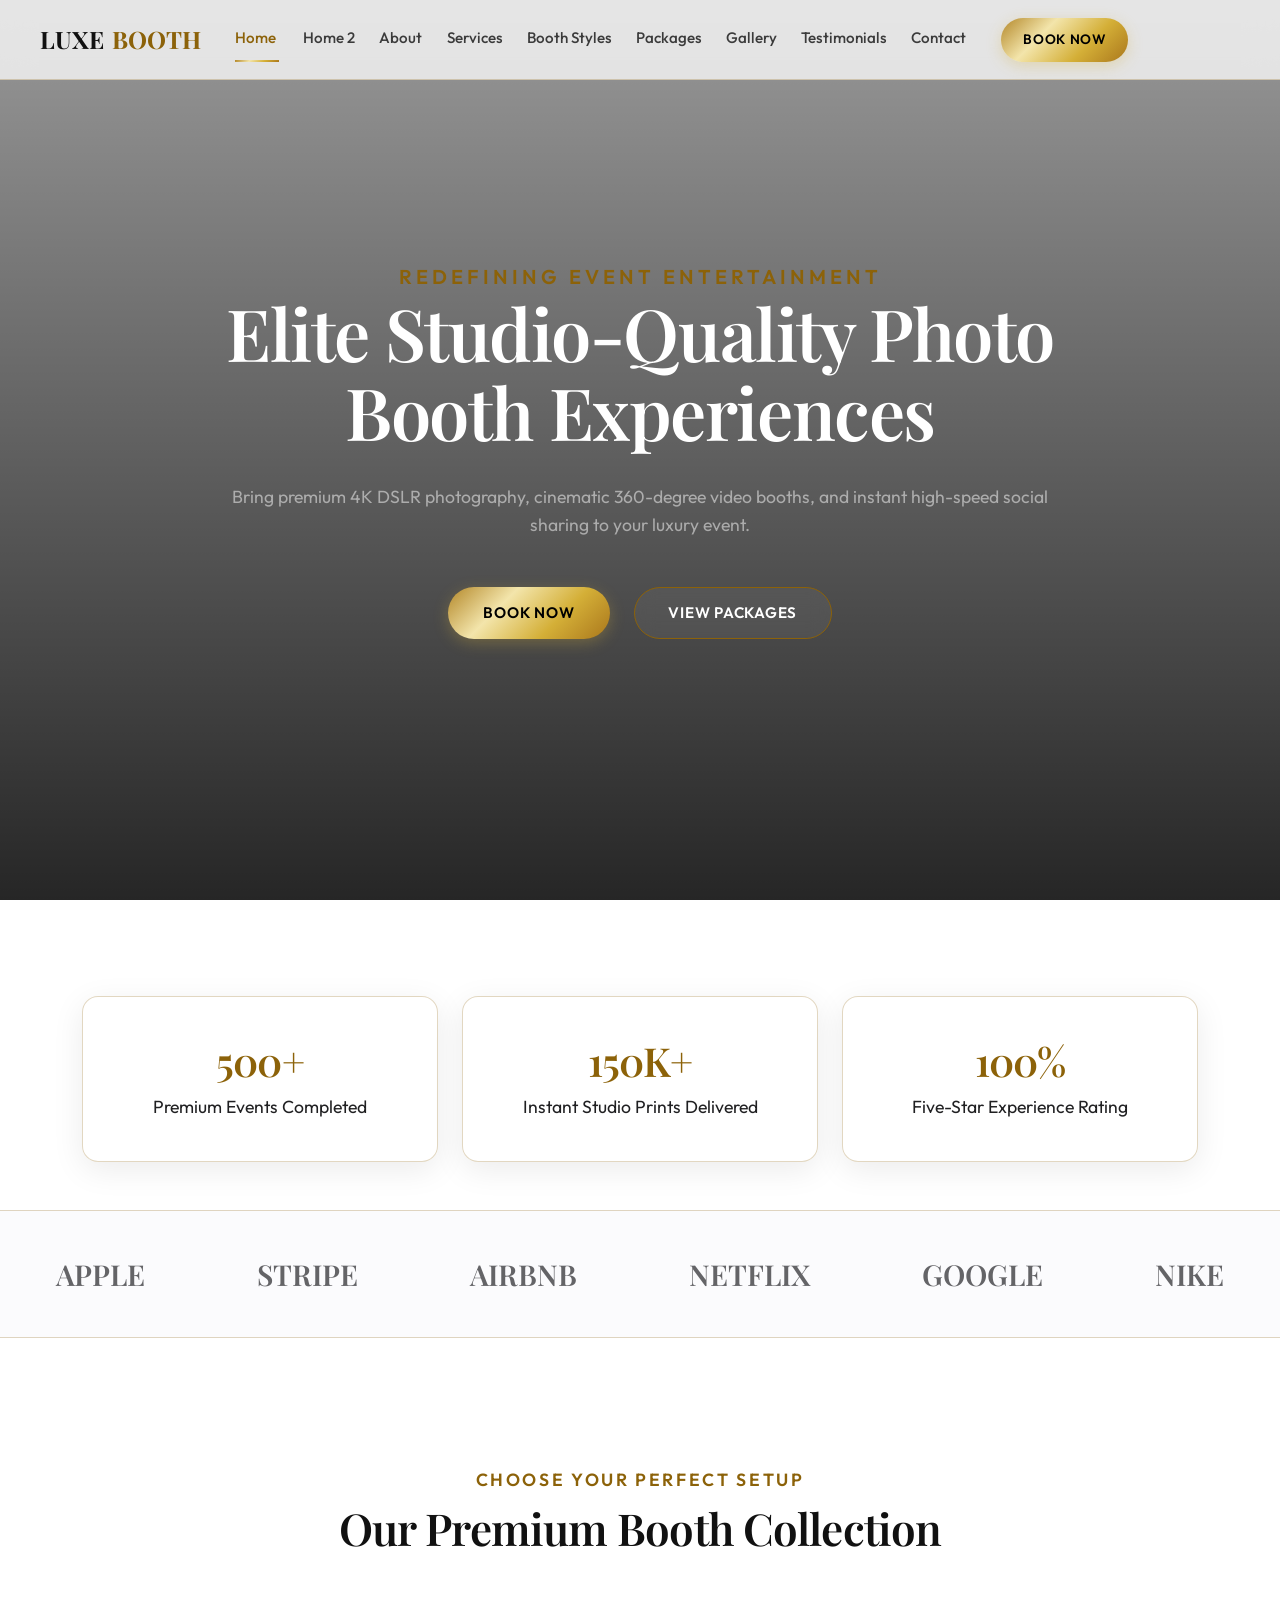
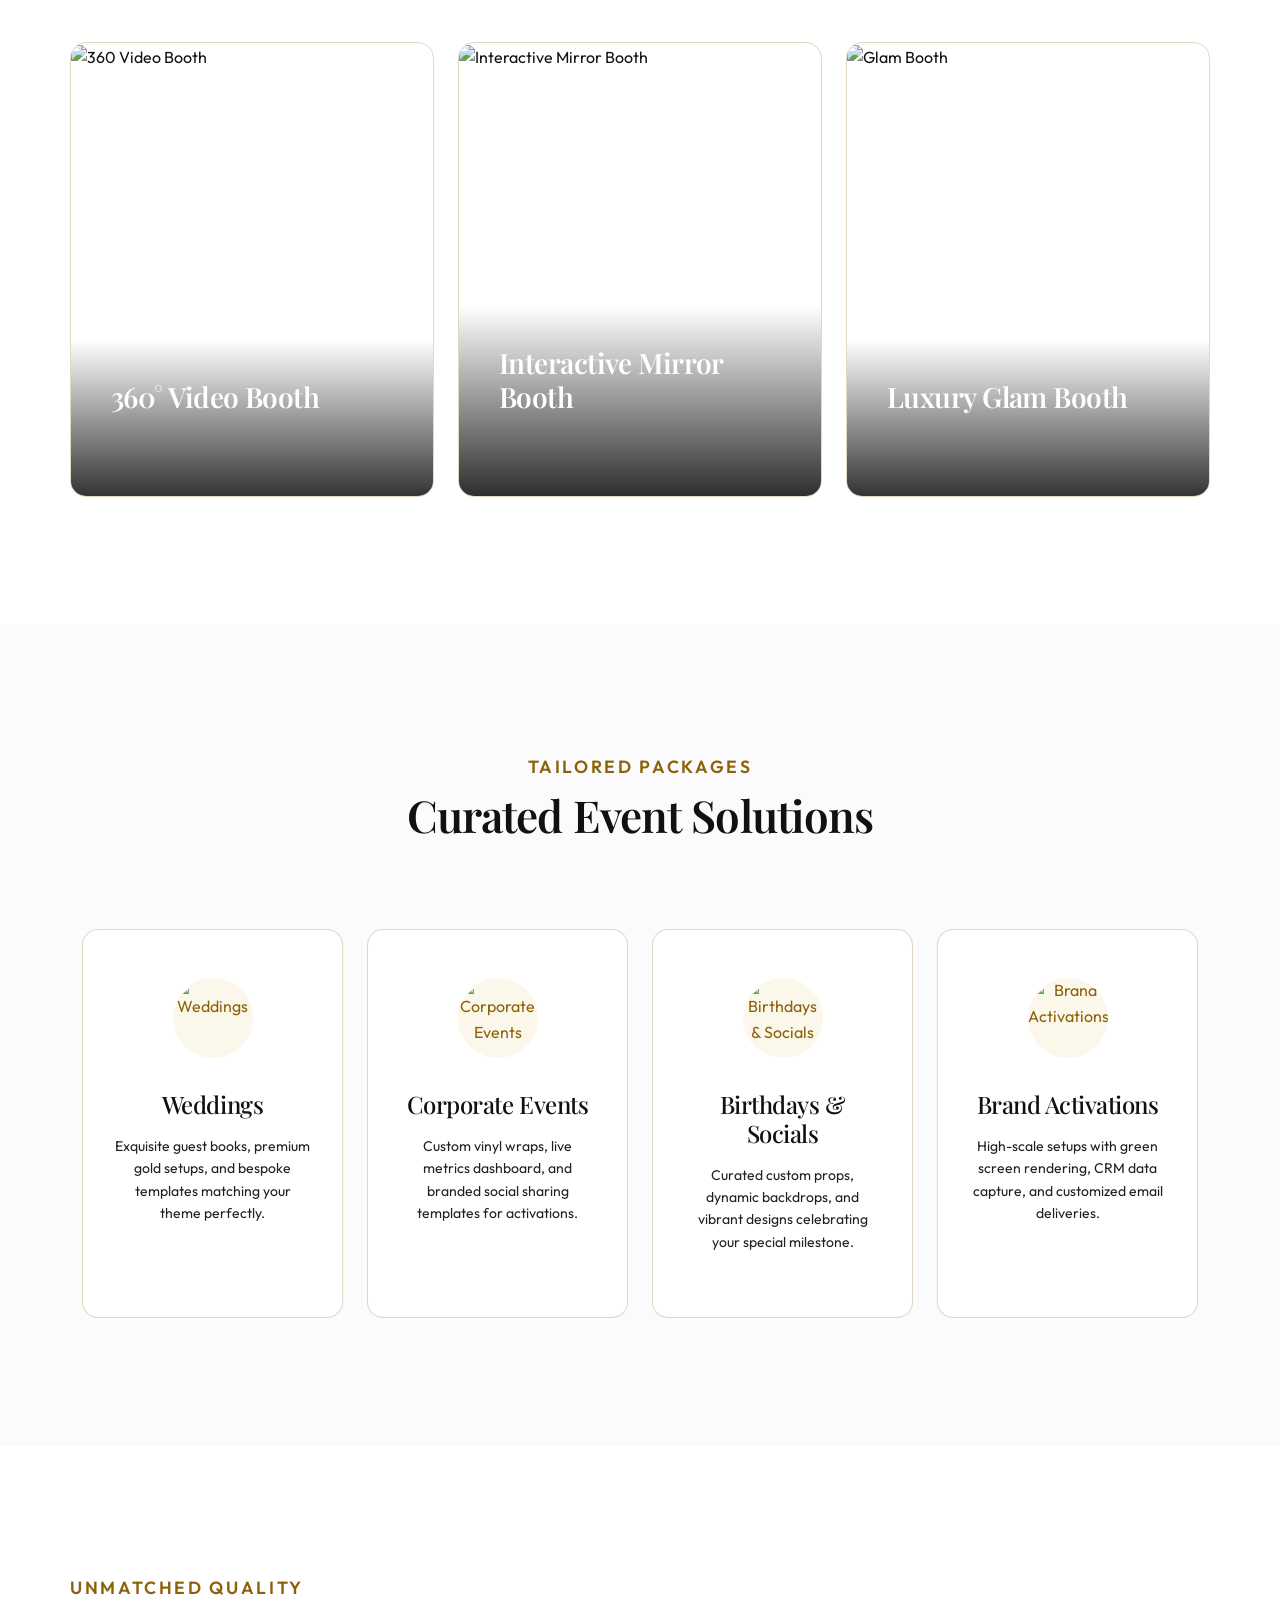
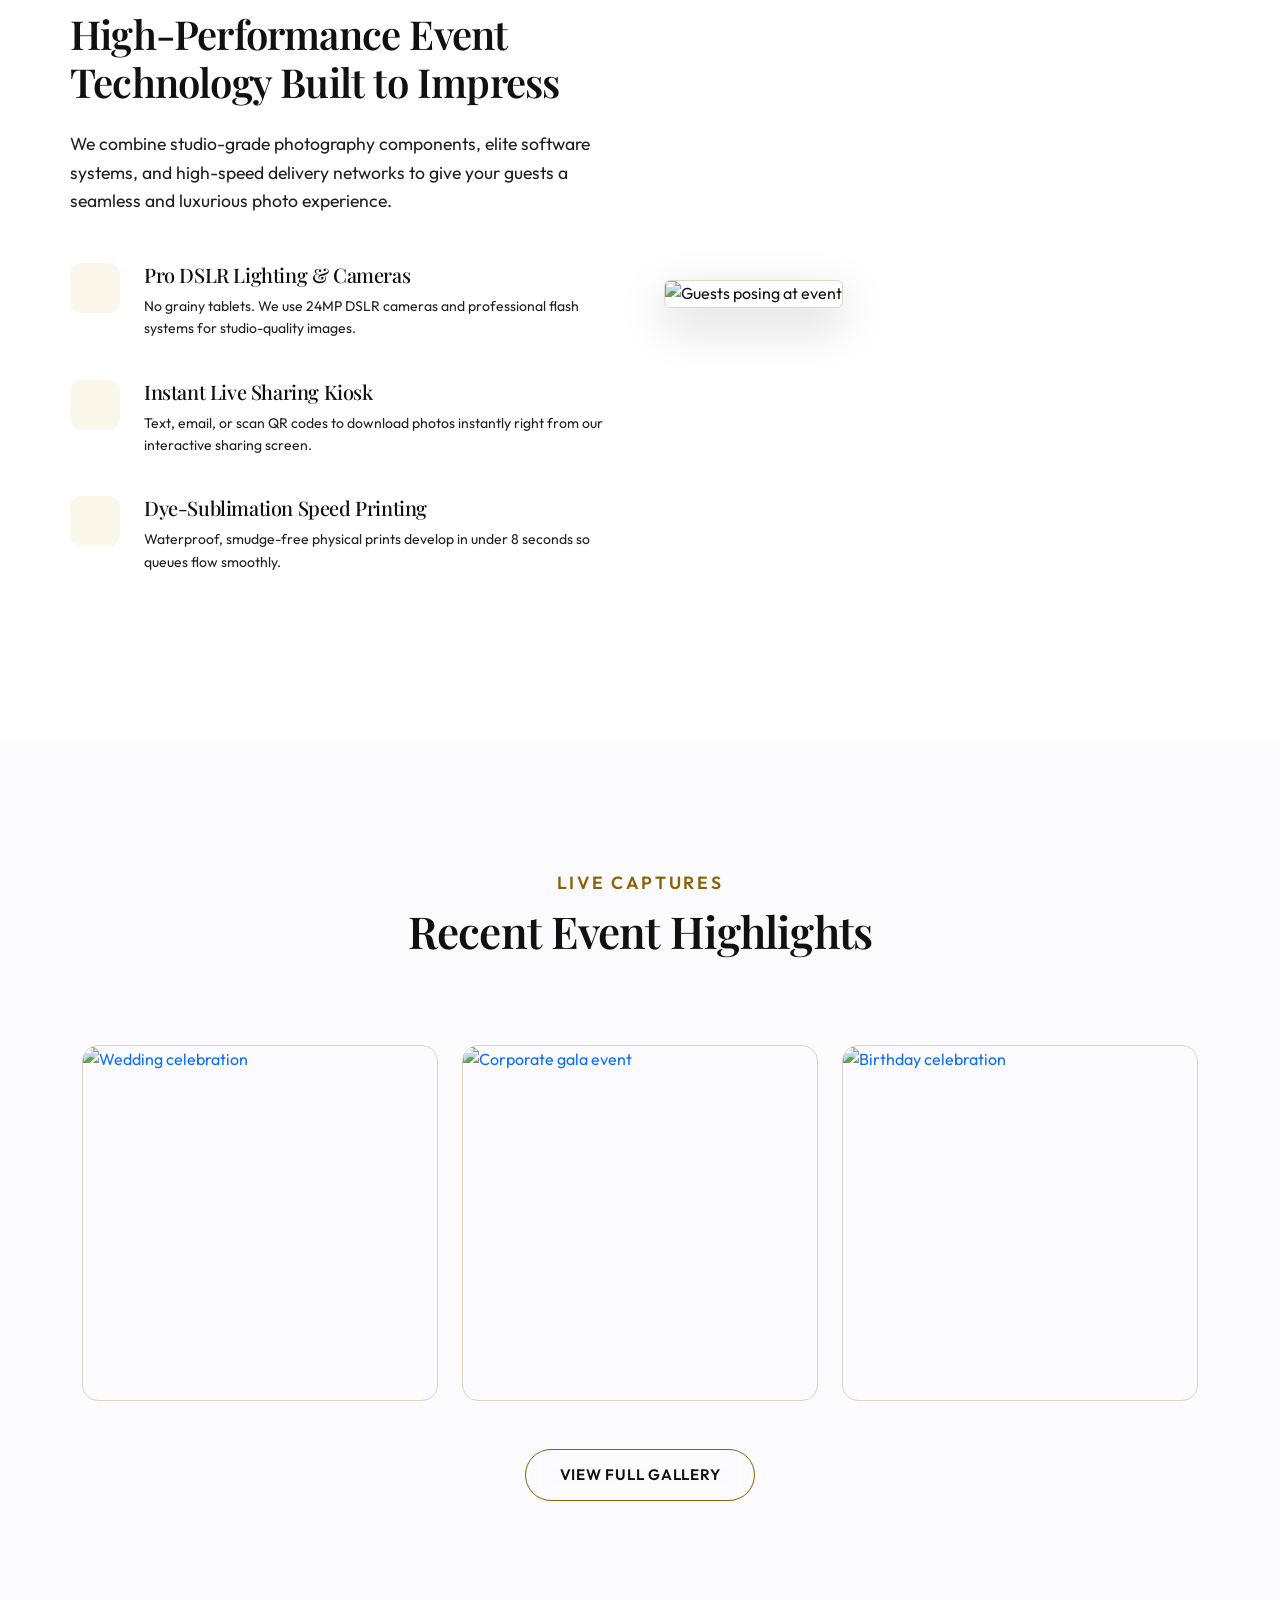
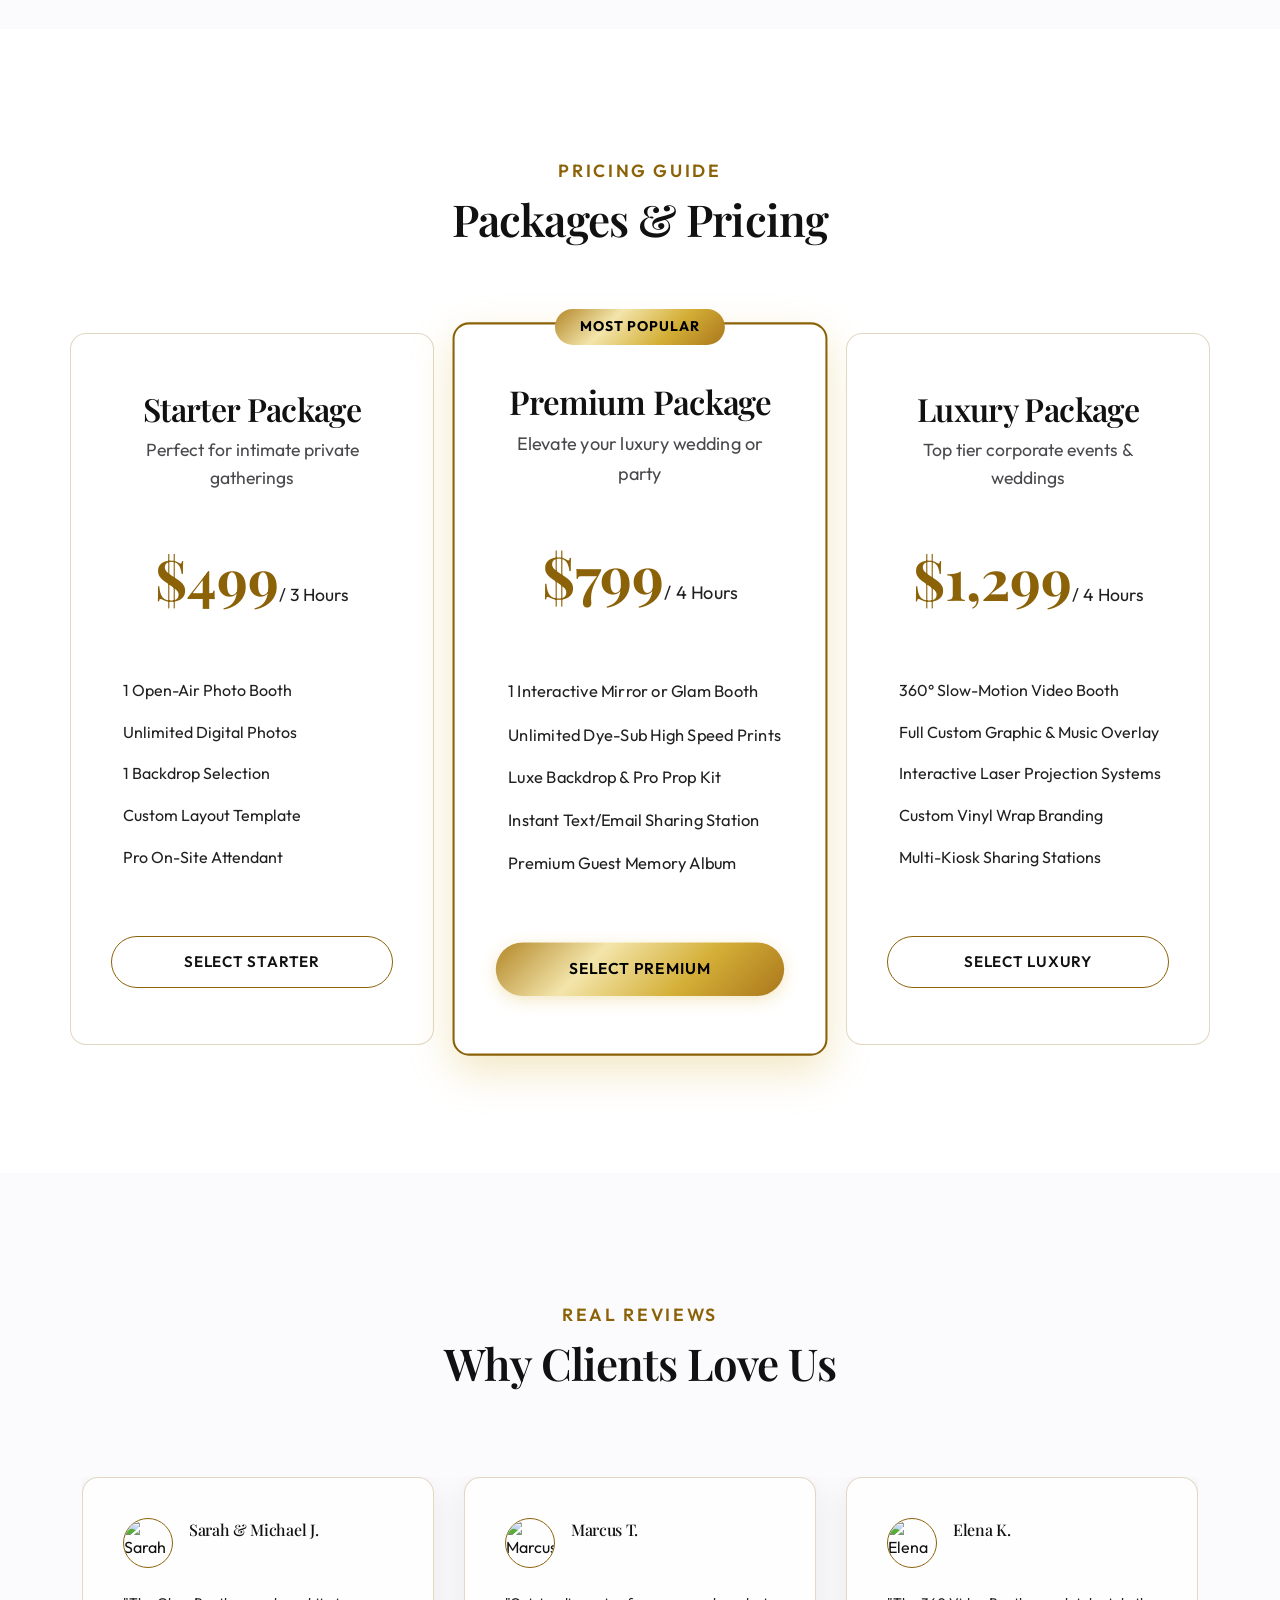
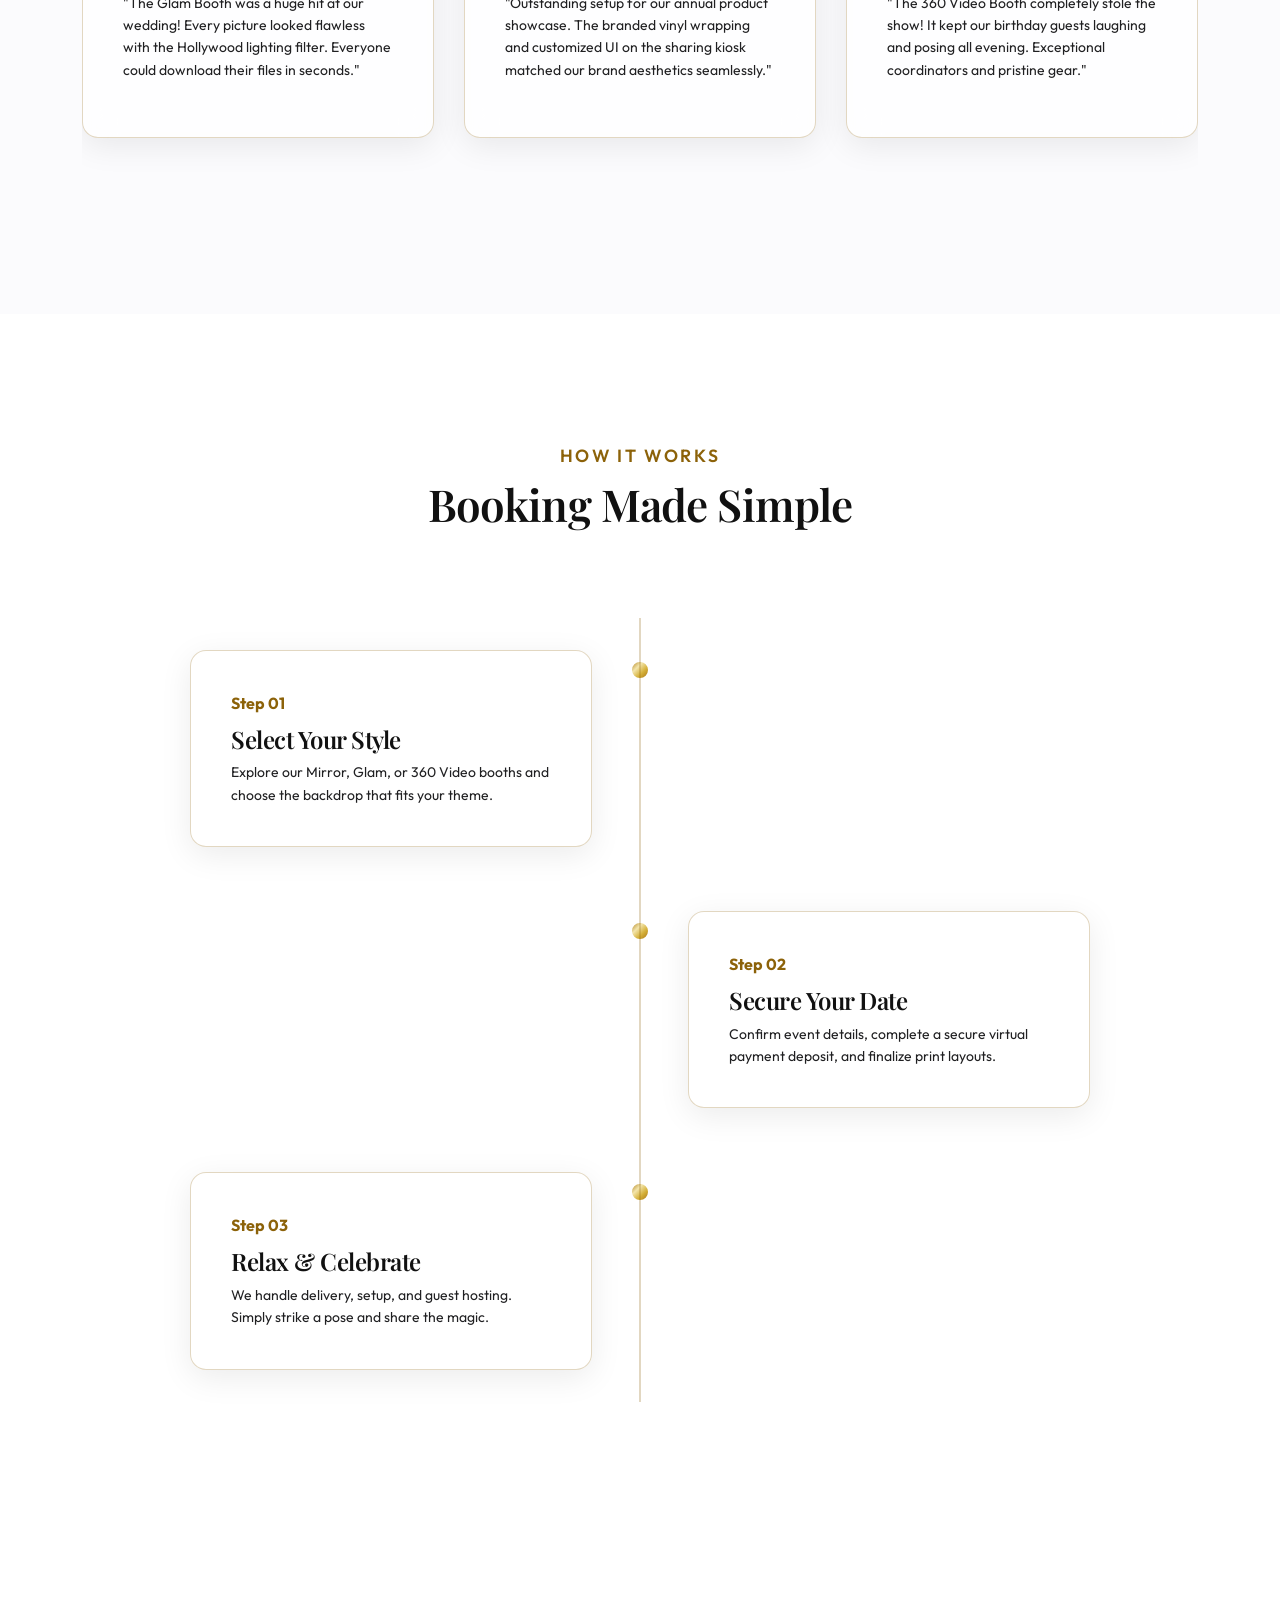
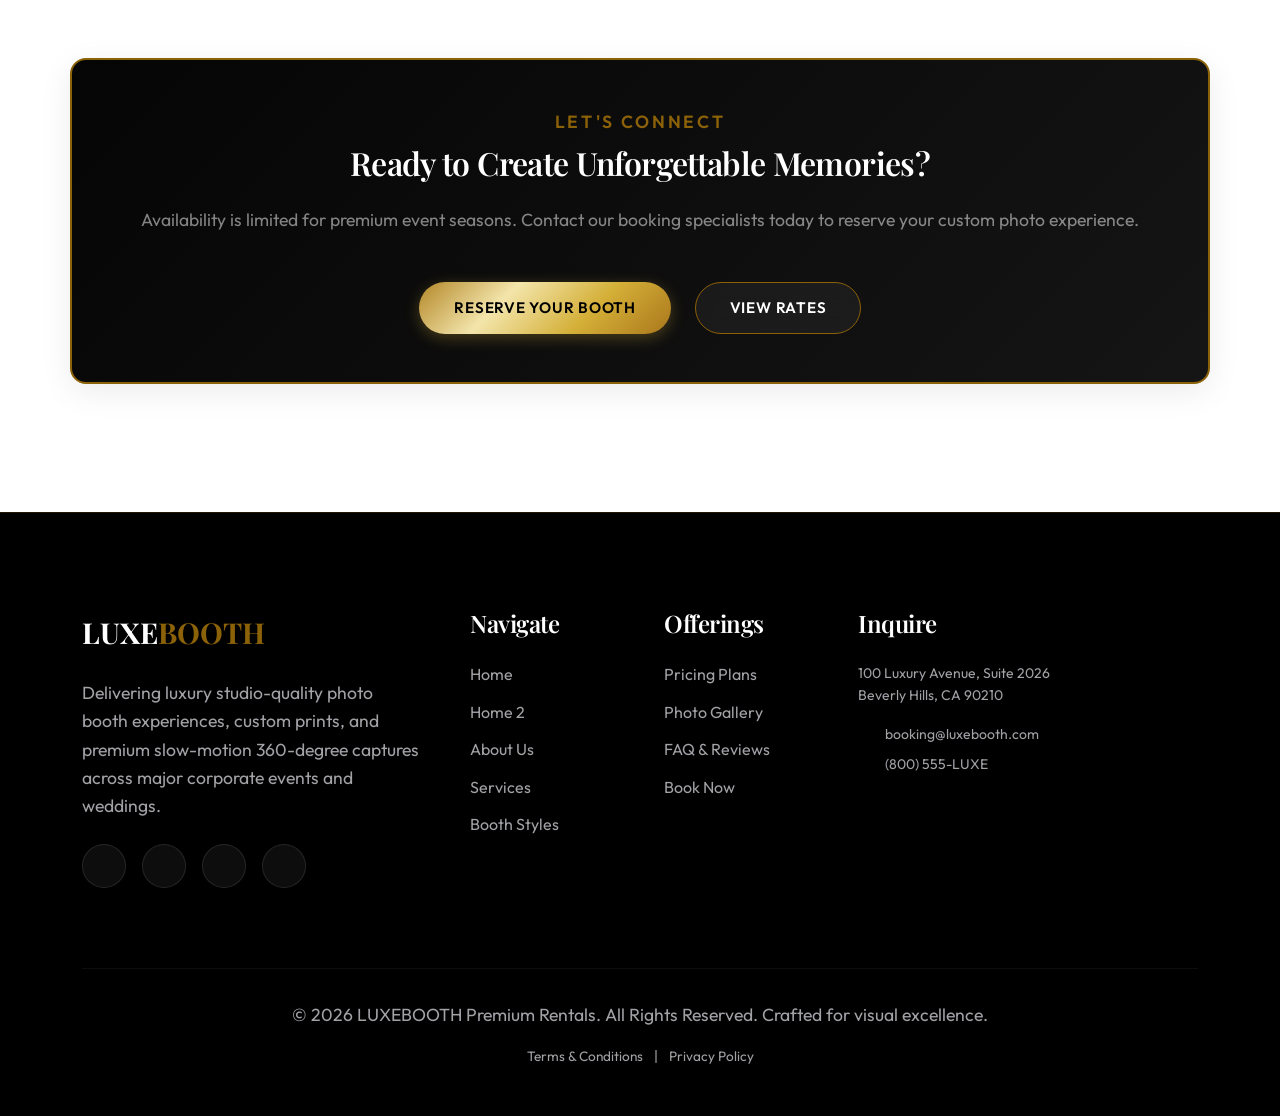
==== commit b574c8bc: "DS" ====
--- a/index.html
+++ b/index.html
@@ -98,22 +98,22 @@
   </section>
 
   <!-- Floating statistics row -->
-  <section class="container mt-n5 position-relative z-index-10 mb-5">
+  <section class="container position-relative z-index-10 mb-5 stats-section">
     <div class="row g-4 justify-content-center">
-      <div class="col-md-4 col-sm-6 hero-stats-card">
-        <div class="floating-glass-card text-center">
+      <div class="col-md-4 col-12 hero-stats-card">
+        <div class="floating-glass-card text-center h-100">
           <h3 class="text-gold" style="color: var(--gold-primary); font-size: 2.5rem;">500+</h3>
           <p class="m-0 text-secondary">Premium Events Completed</p>
         </div>
       </div>
-      <div class="col-md-4 col-sm-6 hero-stats-card">
-        <div class="floating-glass-card text-center">
+      <div class="col-md-4 col-12 hero-stats-card">
+        <div class="floating-glass-card text-center h-100">
           <h3 class="text-gold" style="color: var(--gold-primary); font-size: 2.5rem;">150K+</h3>
           <p class="m-0 text-secondary">Instant Studio Prints Delivered</p>
         </div>
       </div>
-      <div class="col-md-4 col-sm-12 hero-stats-card">
-        <div class="floating-glass-card text-center">
+      <div class="col-md-4 col-12 hero-stats-card">
+        <div class="floating-glass-card text-center h-100">
           <h3 class="text-gold" style="color: var(--gold-primary); font-size: 2.5rem;">100%</h3>
           <p class="m-0 text-secondary">Five-Star Experience Rating</p>
         </div>
@@ -202,7 +202,9 @@
         <div class="col-lg-3 col-md-6" data-aos="fade-up" data-aos-delay="100">
           <div class="category-card">
             <div class="category-icon">
-              <i data-lucide="gem"></i>
+              <img
+                src="https://images.unsplash.com/photo-1511285560929-80b456fea0bc?auto=format&fit=crop&w=150&h=150&q=80"
+                alt="Weddings" class="category-img">
             </div>
             <h3 class="h4">Weddings</h3>
             <p class="text-secondary small mt-3">Exquisite guest books, premium gold setups, and bespoke templates
@@ -212,7 +214,9 @@
         <div class="col-lg-3 col-md-6" data-aos="fade-up" data-aos-delay="200">
           <div class="category-card">
             <div class="category-icon">
-              <i data-lucide="briefcase"></i>
+              <img
+                src="https://images.unsplash.com/photo-1511578314322-379afb476865?auto=format&fit=crop&w=150&h=150&q=80"
+                alt="Corporate Events" class="category-img">
             </div>
             <h3 class="h4">Corporate Events</h3>
             <p class="text-secondary small mt-3">Custom vinyl wraps, live metrics dashboard, and branded social sharing
@@ -222,7 +226,9 @@
         <div class="col-lg-3 col-md-6" data-aos="fade-up" data-aos-delay="300">
           <div class="category-card">
             <div class="category-icon">
-              <i data-lucide="cake"></i>
+              <img
+                src="https://images.unsplash.com/photo-1530103862676-de8c9debad1d?auto=format&fit=crop&w=150&h=150&q=80"
+                alt="Birthdays & Socials" class="category-img">
             </div>
             <h3 class="h4">Birthdays & Socials</h3>
             <p class="text-secondary small mt-3">Curated custom props, dynamic backdrops, and vibrant designs
@@ -232,7 +238,9 @@
         <div class="col-lg-3 col-md-6" data-aos="fade-up" data-aos-delay="400">
           <div class="category-card">
             <div class="category-icon">
-              <i data-lucide="award"></i>
+              <img
+                src="https://images.unsplash.com/photo-1540575467063-178a50c2df87?auto=format&fit=crop&w=150&h=150&q=80"
+                alt="Brand Activations" class="category-img">
             </div>
             <h3 class="h4">Brand Activations</h3>
             <p class="text-secondary small mt-3">High-scale setups with green screen rendering, CRM data capture, and
@@ -250,7 +258,7 @@
     <div class="row align-items-center g-5">
       <div class="col-lg-6" data-aos="fade-right">
         <span class="section-subtitle">Unmatched Quality</span>
-        <h2 class="mb-4" style="font-size: 2.5rem; text-align: left;">High-Performance Event Technology Built to Impress
+        <h2 class="mb-4 text-start" style="font-size: 2.5rem;">High-Performance Event Technology Built to Impress
         </h2>
         <p class="mb-5 text-secondary">
           We combine studio-grade photography components, elite software systems, and high-speed delivery networks to
@@ -553,7 +561,7 @@
        ========================================================================== -->
   <section class="section-padding container">
     <div class="floating-glass-card text-center p-5" data-aos="zoom-in"
-      style="background: linear-gradient(to right, rgba(0,0,0,0.9), rgba(212,175,55,0.05)); border: 2px solid var(--gold-primary);">
+      style="background: linear-gradient(135deg, #050505 0%, #151515 100%); border: 2px solid var(--gold-primary);">
       <span class="section-subtitle">Let's Connect</span>
       <h2 class="text-white mb-4">Ready to Create Unforgettable Memories?</h2>
       <p class="text-white-50 mb-5 max-width-600 mx-auto">
--- a/css/style.css
+++ b/css/style.css
@@ -18,11 +18,11 @@
   --bg-secondary: #fbfbfd;
   --bg-card: #ffffff;
   --text-primary: #111111;
-  --text-secondary: #515154;
-  --text-muted: #86868b;
+  --text-secondary: #202022; /* High-contrast near-black gray */
+  --text-muted: #4a4a4e; /* High-contrast medium gray */
   
   /* Luxury Gold Details */
-  --gold-primary: #d4af37;
+  --gold-primary: #8c6209; /* Deep gold for light mode text readability */
   --gold-dark: #aa771c;
   --gold-light: #f3e5ab;
   --gold-gradient: linear-gradient(135deg, #b38728, #f3e5ab, #d4af37, #aa771c);
@@ -30,7 +30,7 @@
 
   /* Glassmorphism Variables */
   --bg-glass: rgba(255, 255, 255, 0.75);
-  --border-glass: rgba(212, 175, 55, 0.15);
+  --border-glass: rgba(140, 98, 9, 0.25); /* Warm bronze-gold high contrast border */
   --shadow-glass: 0 8px 32px 0 rgba(0, 0, 0, 0.08);
   --blur-glass: 16px;
 
@@ -39,6 +39,62 @@
   --border-radius-lg: 16px;
   --border-radius-sm: 8px;
   --nav-height: 80px;
+}
+
+/* Ensure text helper classes respect design variables in light mode */
+.text-secondary {
+  color: var(--text-secondary) !important;
+}
+.text-muted {
+  color: var(--text-muted) !important;
+}
+.text-gold {
+  color: var(--gold-primary) !important;
+}
+
+/* Form inputs placeholders high contrast */
+.premium-form-control::placeholder {
+  color: var(--text-muted) !important;
+  opacity: 1 !important;
+}
+
+/* Premium dark CTA card utility */
+.dark-cta-card {
+  background: linear-gradient(135deg, #050505 0%, #151515 100%) !important;
+  border: 2px solid var(--gold-primary) !important;
+}
+
+/* Global button underline removal */
+.btn-gold-primary,
+.btn-glass-secondary,
+.social-icon,
+.btn-gold-primary:hover,
+.btn-glass-secondary:hover,
+.social-icon:hover,
+.btn-gold-primary:focus,
+.btn-glass-secondary:focus,
+.social-icon:focus,
+a.btn-gold-primary,
+a.btn-glass-secondary,
+a.social-icon {
+  text-decoration: none !important;
+}
+
+/* Heading underline removal */
+.section-header h2::after {
+  display: none !important;
+}
+
+/* Visible social icons in light mode outside footer */
+body:not(.dark-mode) .social-icon:not(footer *) {
+  color: var(--text-primary) !important;
+  background: rgba(0, 0, 0, 0.05) !important;
+  border: 1px solid var(--border-glass) !important;
+}
+body:not(.dark-mode) .social-icon:not(footer *):hover {
+  color: #000000 !important;
+  background: var(--gold-gradient) !important;
+  border-color: transparent !important;
 }
 
 /* Dark Mode Variables Override */
@@ -49,6 +105,7 @@
   --text-primary: #ffffff;
   --text-secondary: #ffffff;
   --text-muted: #ffffff;
+  --gold-primary: #d4af37; /* Original bright gold for dark mode */
 
   /* Premium Glass for Dark Mode (No Gray Panels allowed) */
   --bg-glass: rgba(0, 0, 0, 0.85);
@@ -82,6 +139,10 @@
   padding: 0;
 }
 
+a {
+  text-decoration: none;
+}
+
 html {
   scroll-behavior: smooth;
   overflow-x: hidden;
@@ -137,6 +198,9 @@
   max-width: 800px;
   margin: 0 auto 4rem auto;
   text-align: center;
+  display: flex;
+  flex-direction: column;
+  align-items: center;
 }
 
 .section-header h2 {
@@ -158,6 +222,8 @@
 }
 
 .section-subtitle {
+  display: block !important;
+  width: 100%;
   font-family: var(--font-body);
   font-size: 1.1rem;
   color: var(--gold-primary);
@@ -178,6 +244,7 @@
 .btn-gold-primary {
   display: inline-flex;
   align-items: center;
+  text-decoration: none !important;
   justify-content: center;
   padding: 0.85rem 2.2rem;
   font-family: var(--font-body);
@@ -226,6 +293,7 @@
 .btn-glass-secondary {
   display: inline-flex;
   align-items: center;
+  text-decoration: none !important;
   justify-content: center;
   padding: 0.8rem 2.1rem;
   font-family: var(--font-body);
@@ -233,7 +301,7 @@
   font-size: 0.95rem;
   letter-spacing: 0.05em;
   text-transform: uppercase;
-  color: var(--text-primary) !important;
+  color: #ffffff !important; /* Default white text on dark hero/CTA backdrops */
   background: rgba(255, 255, 255, 0.05);
   border: 1px solid var(--gold-primary);
   border-radius: 50px;
@@ -241,6 +309,12 @@
   backdrop-filter: blur(10px);
   -webkit-backdrop-filter: blur(10px);
   transition: var(--transition-smooth);
+}
+
+/* Override for when glass buttons are used on light backgrounds in light mode */
+body:not(.dark-mode) .pricing-card .btn-glass-secondary,
+body:not(.dark-mode) .section-padding .btn-glass-secondary:not(.hero-cinema *):not(.floating-glass-card *) {
+  color: #111111 !important;
 }
 
 .btn-glass-secondary:hover {
@@ -400,8 +474,10 @@
   display: none;
   flex-direction: column;
   justify-content: space-between;
-  width: 24px;
-  height: 18px;
+  width: 24px !important;
+  height: 18px !important;
+  min-width: 24px !important;
+  min-height: 18px !important;
   background: none;
   border: none;
   cursor: pointer;
@@ -571,6 +647,10 @@
   opacity: 1;
 }
 
+body:not(.dark-mode) .brand-logo-item {
+  opacity: 0.85;
+}
+
 @keyframes ticker {
   0% { transform: translate3d(0, 0, 0); }
   100% { transform: translate3d(-50%, 0, 0); }
@@ -659,6 +739,13 @@
   justify-content: center;
   color: var(--gold-primary);
   transition: var(--transition-smooth);
+  overflow: hidden;
+}
+
+.category-img {
+  width: 100%;
+  height: 100%;
+  object-fit: cover;
 }
 
 .category-card:hover .category-icon {
@@ -1229,9 +1316,10 @@
     background: var(--bg-glass);
     flex-direction: column;
     align-items: center;
-    padding: 3rem 0;
+    padding: 2rem 0;
     transition: var(--transition-smooth);
     z-index: 999;
+    overflow-y: auto;
   }
 
   .nav-menu.active {
@@ -1322,9 +1410,10 @@
     background: var(--bg-glass);
     flex-direction: column;
     align-items: center;
-    padding: 3rem 0;
+    padding: 2rem 0;
     transition: var(--transition-smooth);
     z-index: 999;
+    overflow-y: auto;
   }
 
   .nav-menu.active {
@@ -1344,11 +1433,28 @@
 /* Desktop (1024px to 1280px) */
 @media (min-width: 1024px) and (max-width: 1279.98px) {
   .nav-container {
-    padding: 0 1.5rem;
+    padding: 0 1rem;
+  }
+  
+  .brand-logo {
+    font-size: 1.25rem;
   }
   
   .nav-menu {
-    gap: 1rem;
+    gap: 0.65rem;
+  }
+  
+  .nav-link {
+    font-size: 0.85rem;
+  }
+  
+  .header-ctas .btn-gold-primary {
+    padding: 0.5rem 1rem;
+    font-size: 0.8rem;
+  }
+  
+  .header-controls {
+    gap: 0.5rem;
   }
 }
 
@@ -1386,3 +1492,129 @@
   min-height: 44px;
   min-width: 44px;
 }
+
+/* Statistics row spacing */
+.stats-section {
+  margin-top: 6rem !important;
+}
+@media (max-width: 767.98px) {
+  .stats-section {
+    margin-top: 4rem !important;
+  }
+}
+
+/* Scroll to Top Button */
+.scroll-to-top {
+  position: fixed;
+  bottom: 30px;
+  right: 30px;
+  width: 45px;
+  height: 45px;
+  background: var(--gold-gradient);
+  color: #000000 !important;
+  border: none;
+  border-radius: 50%;
+  cursor: pointer;
+  display: flex;
+  align-items: center;
+  justify-content: center;
+  box-shadow: 0 4px 15px rgba(0, 0, 0, 0.3);
+  z-index: 999;
+  opacity: 0;
+  visibility: hidden;
+  transform: translateY(15px);
+  transition: all 0.4s cubic-bezier(0.16, 1, 0.3, 1);
+}
+
+.scroll-to-top.visible {
+  opacity: 1;
+  visibility: visible;
+  transform: translateY(0);
+}
+
+.scroll-to-top:hover {
+  transform: translateY(-5px);
+  box-shadow: 0 8px 25px var(--gold-glow);
+}
+
+/* Footer Legal Links */
+.footer-legal-links {
+  margin-top: 0.75rem;
+}
+
+.footer-legal-links a {
+  color: #a1a1a6 !important;
+  font-size: 0.85rem;
+  transition: var(--transition-smooth);
+}
+
+.footer-legal-links a:hover {
+  color: var(--gold-primary) !important;
+}
+
+/* Premium CTA card background override to ensure text readability in all modes */
+.section-padding > .floating-glass-card.p-5,
+.section-padding > .container > .floating-glass-card.p-5 {
+  background: linear-gradient(135deg, #050505 0%, #151515 100%) !important;
+  border: 2px solid var(--gold-primary) !important;
+}
+
+/* Testimonials Swiper Equal Height Cards */
+.testimonials-swiper .swiper-slide {
+  display: flex;
+  height: auto;
+}
+
+.testimonials-swiper .swiper-slide .floating-glass-card {
+  width: 100%;
+}
+
+/* Ensure container elements do not touch layout borders in mobile views */
+@media (max-width: 767.98px) {
+  .container {
+    padding-left: 20px !important;
+    padding-right: 20px !important;
+  }
+}
+
+/* Dark background text and headings color overrides for light mode compatibility */
+.bg-dark p,
+.bg-dark-section p {
+  color: rgba(255, 255, 255, 0.75) !important;
+}
+.bg-dark h1,
+.bg-dark h2,
+.bg-dark h3,
+.bg-dark h4,
+.bg-dark h5,
+.bg-dark h6 {
+  color: #ffffff !important;
+}
+
+/* Horizontal scroll styling for package add-on cards in responsive views */
+@media (max-width: 991.98px) {
+  .addons-scroll-row {
+    display: flex !important;
+    flex-wrap: nowrap !important;
+    overflow-x: auto !important;
+    padding-bottom: 1.5rem !important;
+    scroll-snap-type: x mandatory;
+    -webkit-overflow-scrolling: touch;
+  }
+  .addons-scroll-row > [class*="col-"] {
+    flex: 0 0 280px !important;
+    max-width: 280px !important;
+    scroll-snap-align: start;
+  }
+  .addons-scroll-row::-webkit-scrollbar {
+    height: 6px;
+  }
+  .addons-scroll-row::-webkit-scrollbar-track {
+    background: rgba(212, 175, 55, 0.05);
+    border-radius: 3px;
+  }
+  .addons-scroll-row::-webkit-scrollbar-thumb {
+    background: var(--gold-primary);
+    border-radius: 3px;
+  }
+}
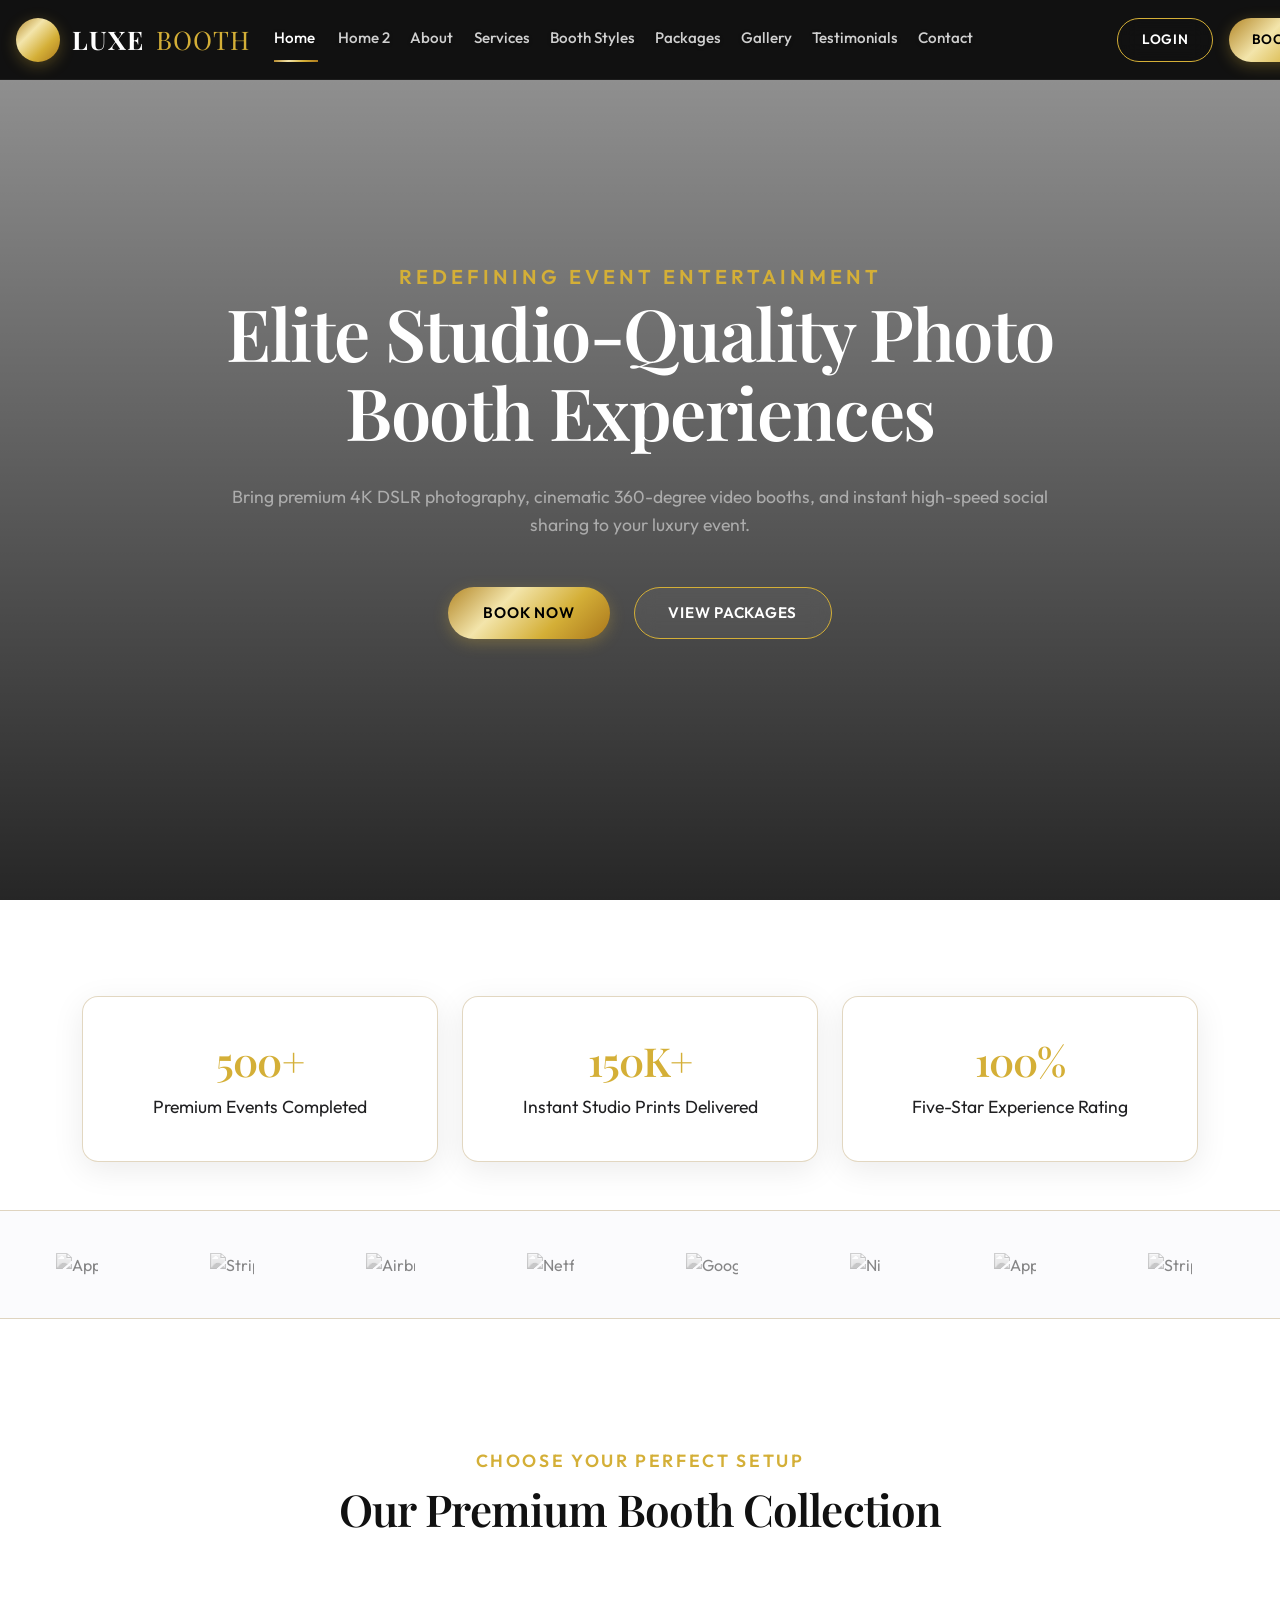
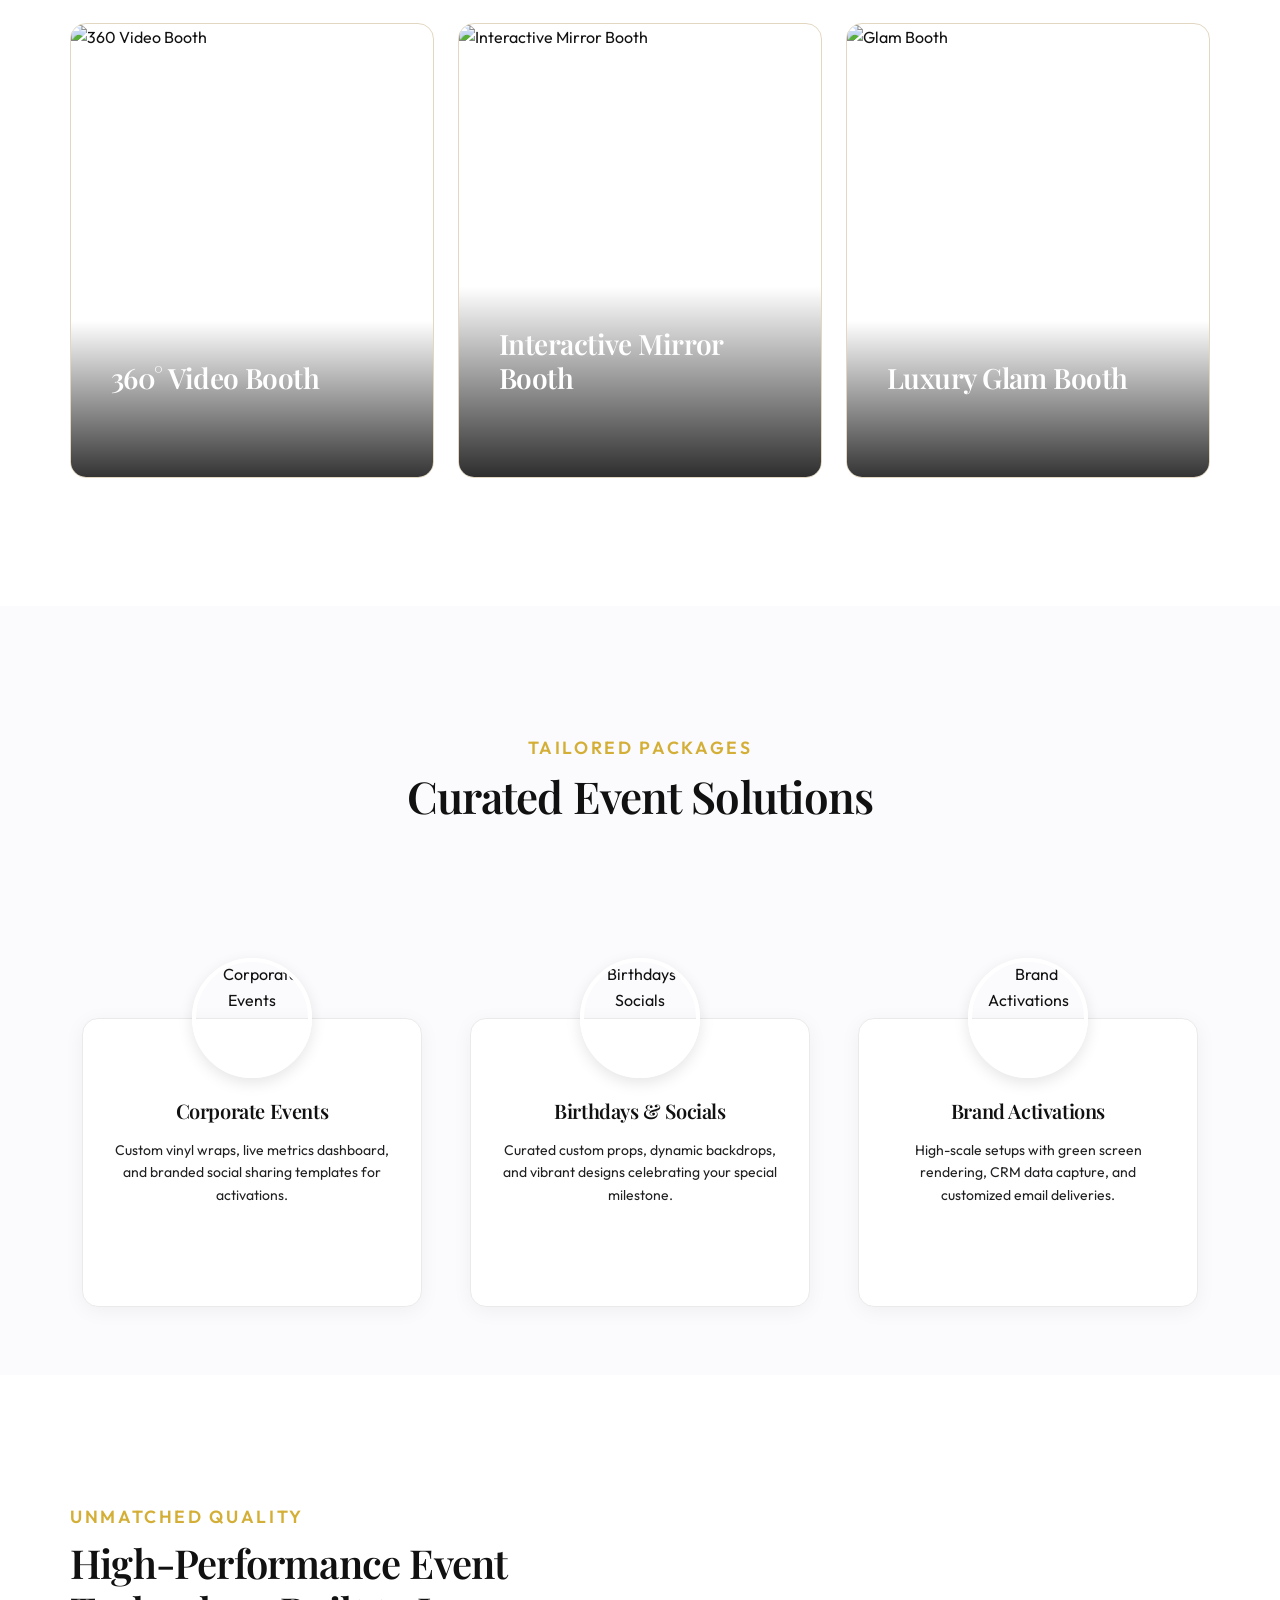
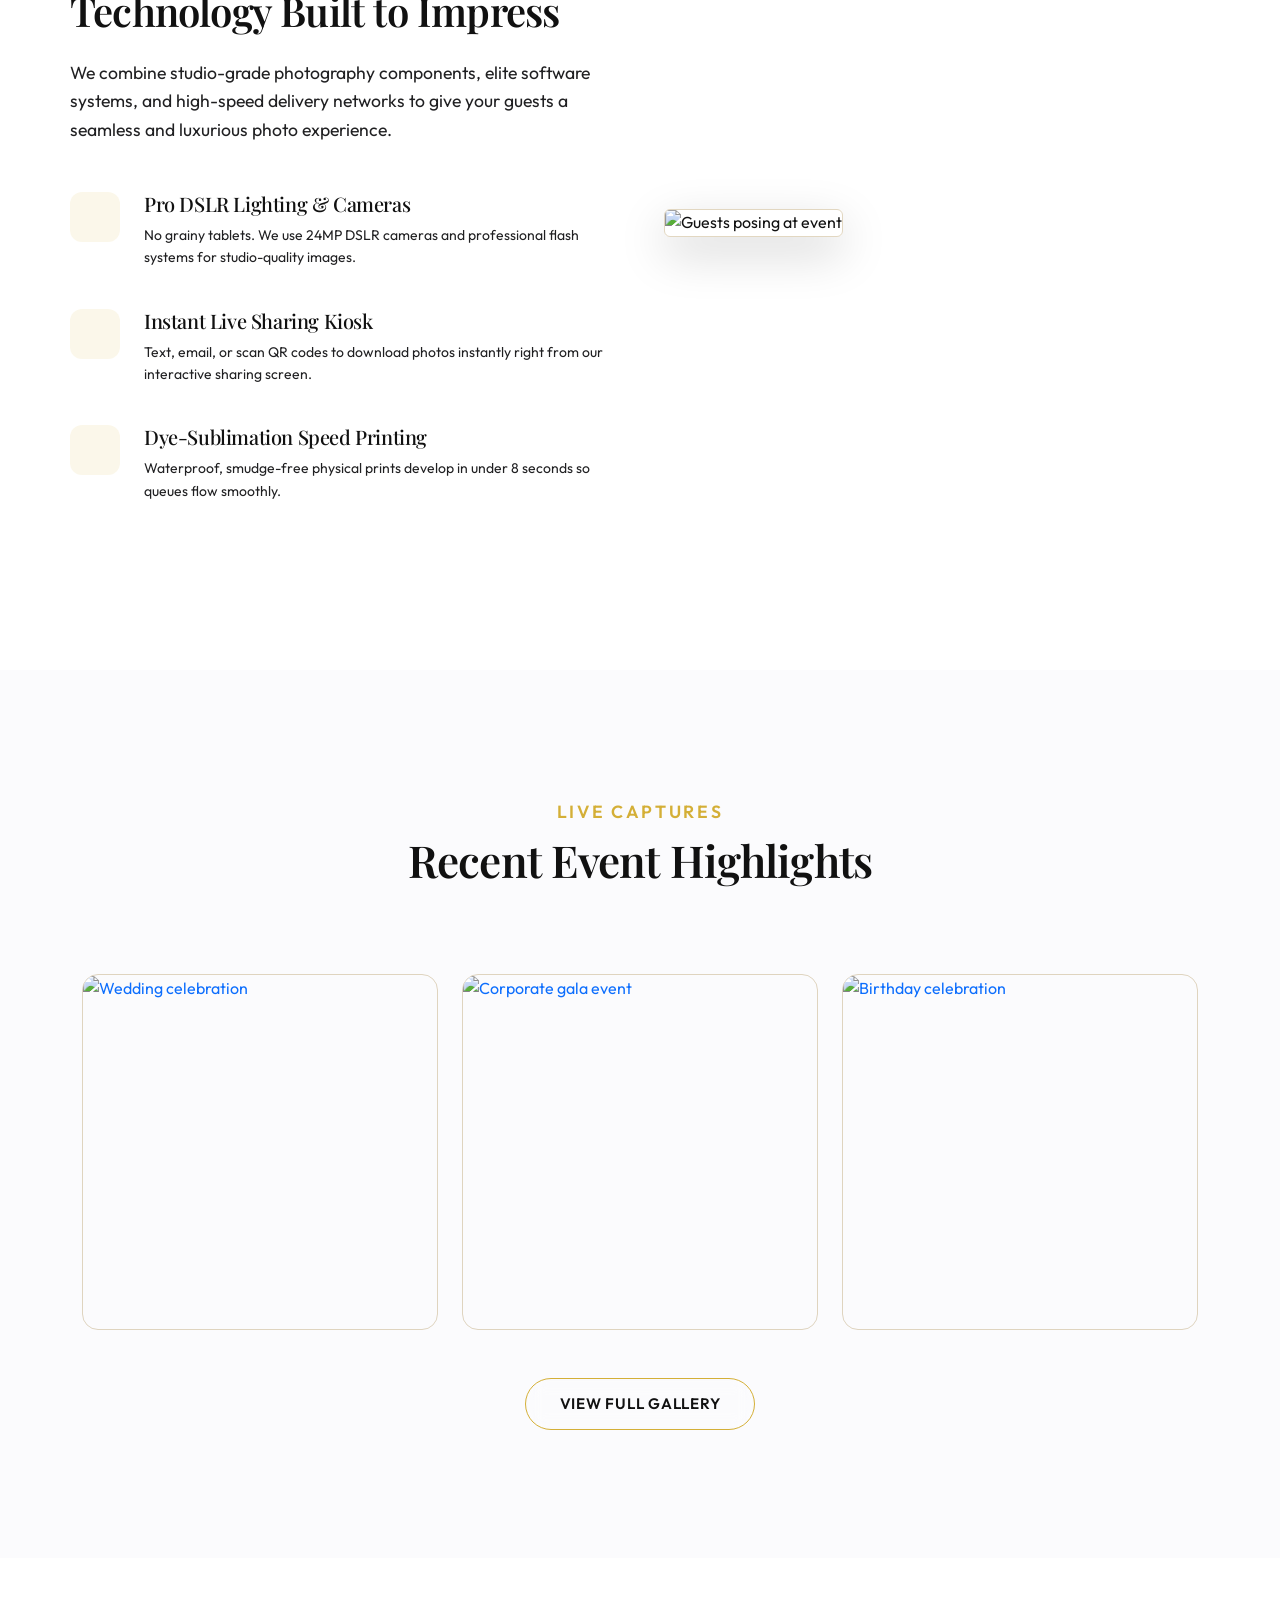
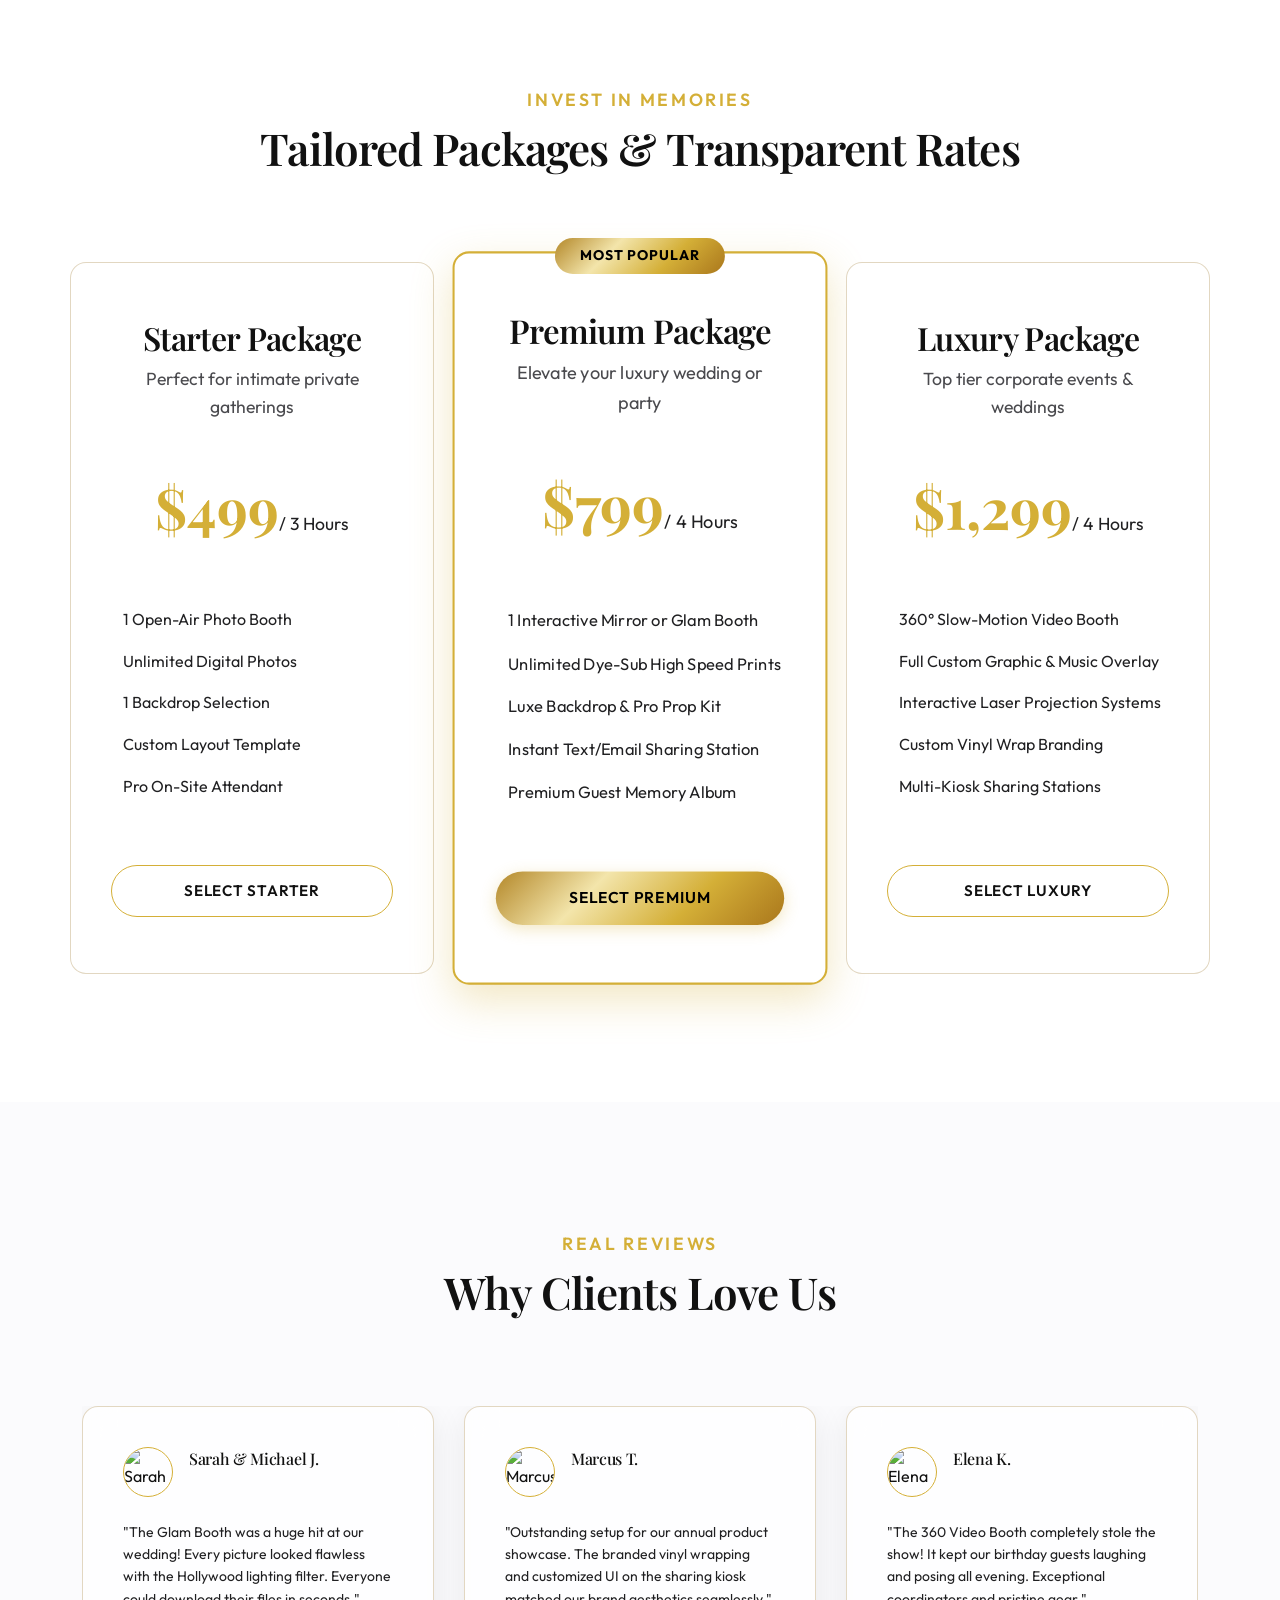
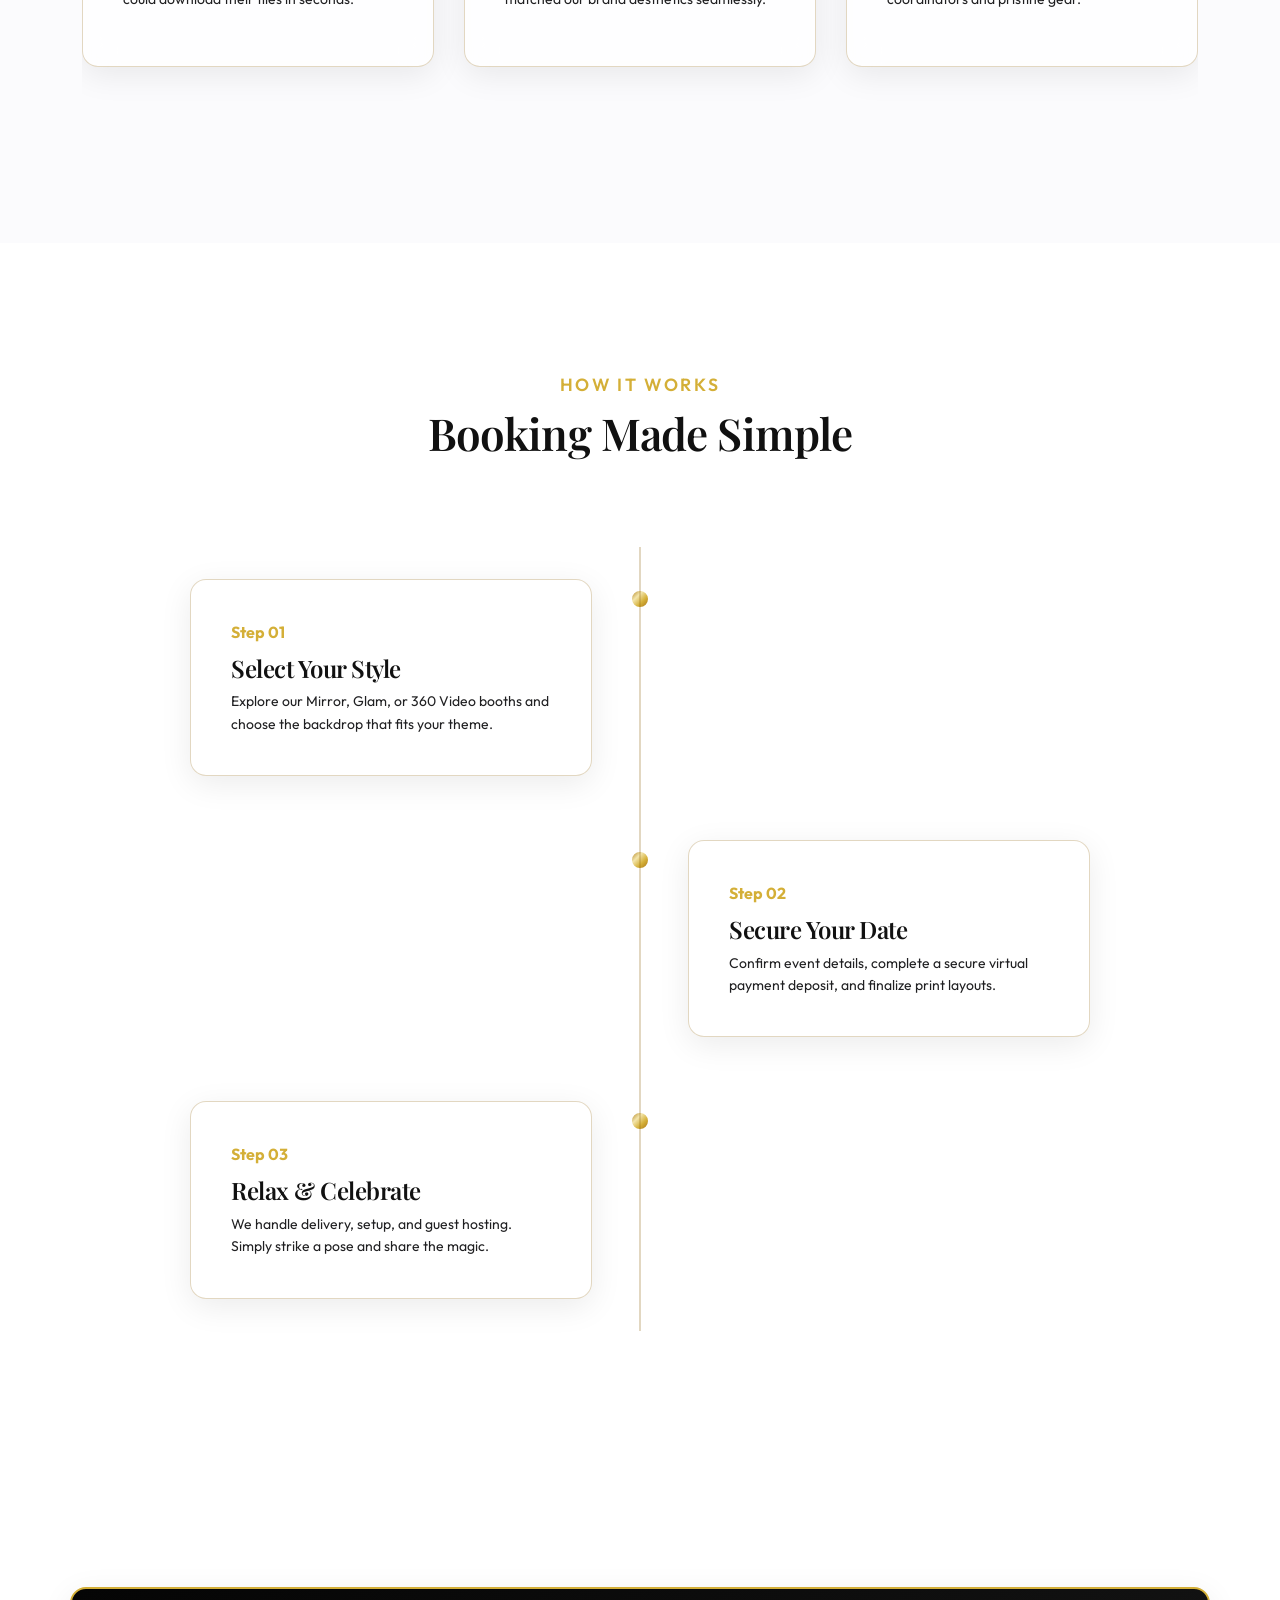
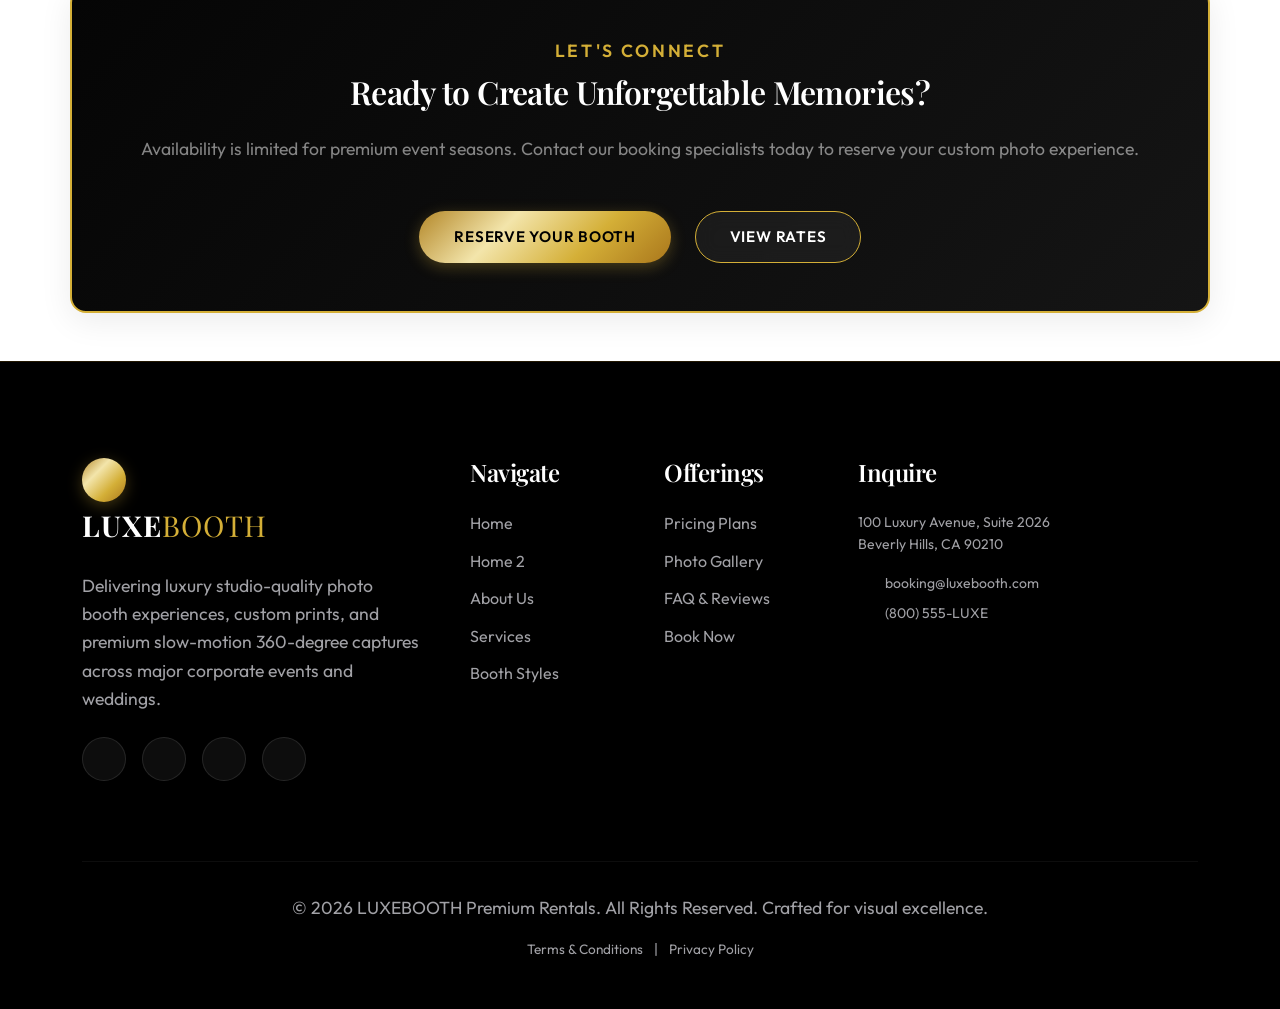
==== commit 2a552e0e: "cwcds" ====
--- a/index.html
+++ b/index.html
@@ -27,7 +27,10 @@
   <header class="premium-header">
     <div class="nav-container">
       <a href="index.html" class="brand-logo">
-        <i data-lucide="camera"></i> LUXE<span>BOOTH</span>
+        <div class="brand-logo-icon-wrapper">
+          <i data-lucide="aperture"></i>
+        </div>
+        LUXE<span>BOOTH</span>
       </a>
 
       <!-- Navigation Order: Home, Home 2, About, Services, Booth Styles, Packages, Gallery, Testimonials, Contact -->
@@ -50,6 +53,7 @@
             <button class="icon-btn rtl-toggle" aria-label="Toggle RTL Alignment">
               <i data-lucide="arrow-left-right"></i>
             </button>
+            <a href="login.html" class="btn-glass-secondary">Login</a>
             <a href="contact.html" class="btn-gold-primary">Book Now</a>
           </li>
         </ul>
@@ -57,15 +61,16 @@
 
       <!-- Header controls for Desktop -->
       <div class="header-controls">
-        <div class="header-ctas">
-          <a href="contact.html" class="btn-gold-primary">Book Now</a>
-        </div>
         <button class="icon-btn theme-toggle" aria-label="Toggle Dark/Light Mode">
           <i data-lucide="moon"></i>
         </button>
         <button class="icon-btn rtl-toggle" aria-label="Toggle RTL Alignment">
           <i data-lucide="arrow-left-right"></i>
         </button>
+        <div class="header-ctas">
+          <a href="login.html" class="btn-glass-secondary">Login</a>
+          <a href="contact.html" class="btn-gold-primary">Book Now</a>
+        </div>
         <button id="hamburger" class="hamburger-menu" aria-label="Open Mobile Menu">
           <span></span>
           <span></span>
@@ -80,7 +85,7 @@
        ========================================================================== -->
   <section class="hero-cinema">
     <div class="hero-cinema-bg"
-      style="background-image: url('https://images.unsplash.com/photo-1519741497674-611481863552?auto=format&fit=crop&w=1920&q=80');">
+      style="background-image: url('https://images.unsplash.com/photo-1511795409834-ef04bbd61622?auto=format&fit=crop&w=1920&q=80');">
     </div>
     <div class="hero-cinema-overlay"></div>
     <div class="hero-content text-center">
@@ -126,19 +131,19 @@
        ========================================================================== -->
   <section class="brand-ticker-container">
     <div class="brand-ticker-wrapper">
-      <span class="brand-logo-item">APPLE</span>
-      <span class="brand-logo-item">STRIPE</span>
-      <span class="brand-logo-item">AIRBNB</span>
-      <span class="brand-logo-item">NETFLIX</span>
-      <span class="brand-logo-item">GOOGLE</span>
-      <span class="brand-logo-item">NIKE</span>
+      <span class="brand-logo-item"><img src="https://cdn.jsdelivr.net/npm/simple-icons@v11/icons/apple.svg" alt="Apple"></span>
+      <span class="brand-logo-item"><img src="https://cdn.jsdelivr.net/npm/simple-icons@v11/icons/stripe.svg" alt="Stripe"></span>
+      <span class="brand-logo-item"><img src="https://cdn.jsdelivr.net/npm/simple-icons@v11/icons/airbnb.svg" alt="Airbnb"></span>
+      <span class="brand-logo-item"><img src="https://cdn.jsdelivr.net/npm/simple-icons@v11/icons/netflix.svg" alt="Netflix"></span>
+      <span class="brand-logo-item"><img src="https://cdn.jsdelivr.net/npm/simple-icons@v11/icons/google.svg" alt="Google"></span>
+      <span class="brand-logo-item"><img src="https://cdn.jsdelivr.net/npm/simple-icons@v11/icons/nike.svg" alt="Nike"></span>
       <!-- Double for continuous scroll effect -->
-      <span class="brand-logo-item">APPLE</span>
-      <span class="brand-logo-item">STRIPE</span>
-      <span class="brand-logo-item">AIRBNB</span>
-      <span class="brand-logo-item">NETFLIX</span>
-      <span class="brand-logo-item">GOOGLE</span>
-      <span class="brand-logo-item">NIKE</span>
+      <span class="brand-logo-item"><img src="https://cdn.jsdelivr.net/npm/simple-icons@v11/icons/apple.svg" alt="Apple"></span>
+      <span class="brand-logo-item"><img src="https://cdn.jsdelivr.net/npm/simple-icons@v11/icons/stripe.svg" alt="Stripe"></span>
+      <span class="brand-logo-item"><img src="https://cdn.jsdelivr.net/npm/simple-icons@v11/icons/airbnb.svg" alt="Airbnb"></span>
+      <span class="brand-logo-item"><img src="https://cdn.jsdelivr.net/npm/simple-icons@v11/icons/netflix.svg" alt="Netflix"></span>
+      <span class="brand-logo-item"><img src="https://cdn.jsdelivr.net/npm/simple-icons@v11/icons/google.svg" alt="Google"></span>
+      <span class="brand-logo-item"><img src="https://cdn.jsdelivr.net/npm/simple-icons@v11/icons/nike.svg" alt="Nike"></span>
     </div>
   </section>
 
@@ -155,7 +160,7 @@
       <!-- 360 Video Booth -->
       <div class="col-lg-4 col-md-6" data-aos="fade-up" data-aos-delay="100">
         <div class="photo-booth-card" onclick="location.href='booth-styles.html'">
-          <img src="https://images.unsplash.com/photo-1516450360452-9312f5e86fc7?auto=format&fit=crop&w=800&q=80"
+          <img src="https://images.squarespace-cdn.com/content/v1/554d4dcde4b04605cb4493d8/b4672694-96c2-4402-a4d3-f1604af5368e/PXL_20230122_015531708.jpg?format=2500w"
             alt="360 Video Booth">
           <div class="photo-booth-info">
             <h3 class="photo-booth-title">360° Video Booth</h3>
@@ -166,7 +171,7 @@
       <!-- Mirror Booth -->
       <div class="col-lg-4 col-md-6" data-aos="fade-up" data-aos-delay="200">
         <div class="photo-booth-card" onclick="location.href='booth-styles.html'">
-          <img src="https://www.djcwest.com/wp-content/uploads/2025/06/Mirror-Booth-Rental-Phoenix-2-1-683x1024.jpg"
+          <img src="https://images.unsplash.com/photo-1492691527719-9d1e07e534b4?auto=format&fit=crop&w=800&q=80"
             alt="Interactive Mirror Booth">
           <div class="photo-booth-info">
             <h3 class="photo-booth-title">Interactive Mirror Booth</h3>
@@ -177,7 +182,7 @@
       <!-- Glam Booth -->
       <div class="col-lg-4 col-md-6" data-aos="fade-up" data-aos-delay="300">
         <div class="photo-booth-card" onclick="location.href='booth-styles.html'">
-          <img src="https://images.unsplash.com/photo-1492684223066-81342ee5ff30?auto=format&fit=crop&w=800&q=80"
+          <img src="https://images.unsplash.com/photo-1525268771113-32d9e9021a97?auto=format&fit=crop&w=800&q=80"
             alt="Glam Booth">
           <div class="photo-booth-info">
             <h3 class="photo-booth-title">Luxury Glam Booth</h3>
@@ -198,53 +203,41 @@
         <h2>Curated Event Solutions</h2>
       </div>
 
-      <div class="row g-4">
-        <div class="col-lg-3 col-md-6" data-aos="fade-up" data-aos-delay="100">
-          <div class="category-card">
-            <div class="category-icon">
-              <img
-                src="https://images.unsplash.com/photo-1511285560929-80b456fea0bc?auto=format&fit=crop&w=150&h=150&q=80"
-                alt="Weddings" class="category-img">
-            </div>
-            <h3 class="h4">Weddings</h3>
-            <p class="text-secondary small mt-3">Exquisite guest books, premium gold setups, and bespoke templates
-              matching your theme perfectly.</p>
-          </div>
-        </div>
-        <div class="col-lg-3 col-md-6" data-aos="fade-up" data-aos-delay="200">
-          <div class="category-card">
-            <div class="category-icon">
-              <img
-                src="https://images.unsplash.com/photo-1511578314322-379afb476865?auto=format&fit=crop&w=150&h=150&q=80"
-                alt="Corporate Events" class="category-img">
-            </div>
-            <h3 class="h4">Corporate Events</h3>
-            <p class="text-secondary small mt-3">Custom vinyl wraps, live metrics dashboard, and branded social sharing
-              templates for activations.</p>
-          </div>
-        </div>
-        <div class="col-lg-3 col-md-6" data-aos="fade-up" data-aos-delay="300">
-          <div class="category-card">
-            <div class="category-icon">
-              <img
-                src="https://images.unsplash.com/photo-1530103862676-de8c9debad1d?auto=format&fit=crop&w=150&h=150&q=80"
-                alt="Birthdays & Socials" class="category-img">
-            </div>
-            <h3 class="h4">Birthdays & Socials</h3>
-            <p class="text-secondary small mt-3">Curated custom props, dynamic backdrops, and vibrant designs
-              celebrating your special milestone.</p>
-          </div>
-        </div>
-        <div class="col-lg-3 col-md-6" data-aos="fade-up" data-aos-delay="400">
-          <div class="category-card">
-            <div class="category-icon">
-              <img
-                src="https://images.unsplash.com/photo-1540575467063-178a50c2df87?auto=format&fit=crop&w=150&h=150&q=80"
-                alt="Brand Activations" class="category-img">
-            </div>
-            <h3 class="h4">Brand Activations</h3>
-            <p class="text-secondary small mt-3">High-scale setups with green screen rendering, CRM data capture, and
-              customized email deliveries.</p>
+      <div class="row g-5 justify-content-center mt-4">
+        <!-- Item 1: Corporate Events -->
+        <div class="col-lg-4 col-md-6" data-aos="fade-up" data-aos-delay="100">
+          <div class="text-center h-100">
+            <div class="mx-auto" style="width: 120px; height: 120px; border-radius: 50%; overflow: hidden; margin-bottom: -60px; position: relative; z-index: 2; border: 4px solid #fff; box-shadow: 0 5px 15px rgba(0,0,0,0.1);">
+              <img src="https://images.unsplash.com/photo-1511578314322-379afb476865?auto=format&fit=crop&w=300&h=300&q=80" alt="Corporate Events" class="w-100 h-100 object-fit-cover">
+            </div>
+            <div class="category-card h-100" style="background: #ffffff; border: 1px solid #eaeaea; border-radius: 16px; padding: 5rem 2rem 2.5rem; box-shadow: 0 4px 20px rgba(0,0,0,0.05);">
+              <h3 class="h5 mb-3" style="color: #111; font-weight: 600;">Corporate Events</h3>
+              <p class="small text-secondary mb-0" style="line-height: 1.6;">Custom vinyl wraps, live metrics dashboard, and branded social sharing templates for activations.</p>
+            </div>
+          </div>
+        </div>
+        <!-- Item 2: Birthdays & Socials -->
+        <div class="col-lg-4 col-md-6" data-aos="fade-up" data-aos-delay="200">
+          <div class="text-center h-100">
+            <div class="mx-auto" style="width: 120px; height: 120px; border-radius: 50%; overflow: hidden; margin-bottom: -60px; position: relative; z-index: 2; border: 4px solid #fff; box-shadow: 0 5px 15px rgba(0,0,0,0.1);">
+              <img src="https://images.unsplash.com/photo-1530103862676-de8c9debad1d?auto=format&fit=crop&w=300&h=300&q=80" alt="Birthdays & Socials" class="w-100 h-100 object-fit-cover">
+            </div>
+            <div class="category-card h-100" style="background: #ffffff; border: 1px solid #eaeaea; border-radius: 16px; padding: 5rem 2rem 2.5rem; box-shadow: 0 4px 20px rgba(0,0,0,0.05);">
+              <h3 class="h5 mb-3" style="color: #111; font-weight: 600;">Birthdays & Socials</h3>
+              <p class="small text-secondary mb-0" style="line-height: 1.6;">Curated custom props, dynamic backdrops, and vibrant designs celebrating your special milestone.</p>
+            </div>
+          </div>
+        </div>
+        <!-- Item 3: Brand Activations -->
+        <div class="col-lg-4 col-md-6" data-aos="fade-up" data-aos-delay="300">
+          <div class="text-center h-100">
+            <div class="mx-auto" style="width: 120px; height: 120px; border-radius: 50%; overflow: hidden; margin-bottom: -60px; position: relative; z-index: 2; border: 4px solid #fff; box-shadow: 0 5px 15px rgba(0,0,0,0.1);">
+              <img src="https://images.unsplash.com/photo-1540575467063-178a50c2df87?auto=format&fit=crop&w=300&h=300&q=80" alt="Brand Activations" class="w-100 h-100 object-fit-cover">
+            </div>
+            <div class="category-card h-100" style="background: #ffffff; border: 1px solid #eaeaea; border-radius: 16px; padding: 5rem 2rem 2.5rem; box-shadow: 0 4px 20px rgba(0,0,0,0.05);">
+              <h3 class="h5 mb-3" style="color: #111; font-weight: 600;">Brand Activations</h3>
+              <p class="small text-secondary mb-0" style="line-height: 1.6;">High-scale setups with green screen rendering, CRM data capture, and customized email deliveries.</p>
+            </div>
           </div>
         </div>
       </div>
@@ -298,7 +291,7 @@
       </div>
       <div class="col-lg-6" data-aos="fade-left">
         <div class="position-relative">
-          <img src="https://images.unsplash.com/photo-1511795409834-ef04bbd61622?auto=format&fit=crop&w=800&q=80"
+          <img src="https://rentforevent.com/wp-content/uploads/2019/07/shutterstock_663052630_1920.jpg"
             alt="Guests posing at event" class="img-fluid rounded shadow-lg"
             style="border: 1px solid var(--border-glass);">
         </div>
@@ -319,10 +312,10 @@
       <div class="row g-4">
         <!-- Item 1 -->
         <div class="col-md-4 col-sm-6" data-aos="zoom-in" data-aos-delay="100">
-          <a href="https://images.unsplash.com/photo-1519741497674-611481863552?auto=format&fit=crop&w=1200&q=80"
+          <a href="https://images.unsplash.com/photo-1511795409834-ef04bbd61622?auto=format&fit=crop&w=1200&q=80"
             class="gallery-item-link">
             <div class="gallery-item">
-              <img src="https://images.unsplash.com/photo-1519741497674-611481863552?auto=format&fit=crop&w=600&q=80"
+              <img src="https://images.unsplash.com/photo-1511795409834-ef04bbd61622?auto=format&fit=crop&w=600&q=80"
                 alt="Wedding celebration">
               <div class="gallery-overlay">
                 <i data-lucide="maximize" class="gallery-zoom-icon"></i>
@@ -369,8 +362,8 @@
        ========================================================================== -->
   <section class="section-padding container">
     <div class="section-header" data-aos="fade-up">
-      <span class="section-subtitle">Pricing Guide</span>
-      <h2>Packages & Pricing</h2>
+      <span class="section-subtitle">INVEST IN MEMORIES</span>
+      <h2>Tailored Packages & Transparent Rates</h2>
     </div>
 
     <div class="row g-4 align-items-stretch justify-content-center">
@@ -443,7 +436,7 @@
             <div class="floating-glass-card h-100">
               <div class="d-flex align-items-center gap-3 mb-4">
                 <img
-                  src="https://images.unsplash.com/photo-1542751371-adc38448a05e?auto=format&fit=crop&w=100&h=100&q=80"
+                  src="https://images.unsplash.com/photo-1494790108377-be9c29b29330?auto=format&fit=crop&w=100&h=100&q=80"
                   alt="Sarah J." class="rounded-circle"
                   style="width: 50px; height: 50px; object-fit: cover; border: 1px solid var(--gold-primary);">
                 <div>
@@ -466,7 +459,7 @@
             <div class="floating-glass-card h-100">
               <div class="d-flex align-items-center gap-3 mb-4">
                 <img
-                  src="https://images.unsplash.com/photo-1507679799987-c73779587ccf?auto=format&fit=crop&w=100&h=100&q=80"
+                  src="https://images.unsplash.com/photo-1560250097-0b93528c311a?auto=format&fit=crop&w=100&h=100&q=80"
                   alt="Marcus T." class="rounded-circle"
                   style="width: 50px; height: 50px; object-fit: cover; border: 1px solid var(--gold-primary);">
                 <div>
@@ -489,7 +482,7 @@
             <div class="floating-glass-card h-100">
               <div class="d-flex align-items-center gap-3 mb-4">
                 <img
-                  src="https://images.unsplash.com/photo-1554080353-a576cf803bda?auto=format&fit=crop&w=100&h=100&q=80"
+                  src="https://images.unsplash.com/photo-1534528741775-53994a69daeb?auto=format&fit=crop&w=100&h=100&q=80"
                   alt="Elena K." class="rounded-circle"
                   style="width: 50px; height: 50px; object-fit: cover; border: 1px solid var(--gold-primary);">
                 <div>
@@ -582,8 +575,11 @@
     <div class="container">
       <div class="row g-5">
         <div class="col-lg-4 col-md-6">
-          <a href="index.html" class="footer-logo">
-            <i data-lucide="camera"></i> LUXE<span>BOOTH</span>
+          <a href="index.html" class="footer-logo brand-logo">
+            <div class="brand-logo-icon-wrapper">
+              <i data-lucide="aperture"></i>
+            </div>
+            LUXE<span>BOOTH</span>
           </a>
           <p class="mb-4">Delivering luxury studio-quality photo booth experiences, custom prints, and premium
             slow-motion 360-degree captures across major corporate events and weddings.</p>
--- a/css/style.css
+++ b/css/style.css
@@ -22,7 +22,7 @@
   --text-muted: #4a4a4e; /* High-contrast medium gray */
   
   /* Luxury Gold Details */
-  --gold-primary: #8c6209; /* Deep gold for light mode text readability */
+  --gold-primary: #d4af37; /* Same gold color used in dark mode */
   --gold-dark: #aa771c;
   --gold-light: #f3e5ab;
   --gold-gradient: linear-gradient(135deg, #b38728, #f3e5ab, #d4af37, #aa771c);
@@ -156,6 +156,23 @@
   -webkit-font-smoothing: antialiased;
   transition: background-color 0.5s ease, color 0.5s ease;
   overflow-x: hidden;
+}
+
+body.no-scroll {
+  overflow: hidden;
+  height: 100vh;
+}
+
+body.no-scroll header.premium-header {
+  background: #111111 !important;
+  backdrop-filter: none !important;
+  -webkit-backdrop-filter: none !important;
+}
+
+body.no-scroll .nav-menu {
+  background: rgba(17, 17, 17, 0.98) !important;
+  backdrop-filter: none !important;
+  -webkit-backdrop-filter: none !important;
 }
 
 /* Text Selection */
@@ -342,47 +359,95 @@
   width: 100%;
   height: var(--nav-height);
   z-index: 1000;
-  background: var(--bg-glass);
-  backdrop-filter: blur(var(--blur-glass));
-  -webkit-backdrop-filter: blur(var(--blur-glass));
-  border-bottom: 1px solid var(--border-glass);
+  background: #111111;
+  border-bottom: 1px solid rgba(255, 255, 255, 0.05);
   transition: var(--transition-smooth);
 }
 
 header.premium-header.scrolled {
   height: 70px;
-  box-shadow: var(--shadow-glass);
+  box-shadow: 0 4px 20px rgba(0, 0, 0, 0.5);
+}
+
+header.premium-header .nav-link {
+  color: #ffffff;
+}
+
+header.premium-header .brand-logo {
+  color: #ffffff;
+}
+
+header.premium-header .icon-btn {
+  color: #ffffff;
+}
+
+header.premium-header .btn-glass-secondary {
+  background: transparent;
+  border: 1px solid var(--gold-primary);
+  color: #ffffff;
+  border-radius: 30px;
+  text-transform: uppercase;
+  font-weight: 600;
+  padding: 0.5rem 1.5rem;
+}
+
+header.premium-header .btn-glass-secondary:hover {
+  background: var(--gold-gradient);
+  color: #000000;
+  border-color: transparent;
 }
 
 .nav-container {
   max-width: 1400px;
   height: 100%;
   margin: 0 auto;
-  padding: 0 2rem;
+  padding: 0 1rem;
   display: flex;
   align-items: center;
   justify-content: space-between;
+  gap: 1.5rem;
 }
 
 .brand-logo {
   font-family: var(--font-heading);
-  font-size: 1.5rem;
+  font-size: 1.6rem;
   font-weight: 700;
   text-decoration: none;
   color: var(--text-primary);
   display: flex;
   align-items: center;
-  gap: 0.5rem;
+  gap: 0.75rem;
+  letter-spacing: 1px;
+  white-space: nowrap;
+  flex-shrink: 0;
+}
+
+.brand-logo-icon-wrapper {
+  background: var(--gold-gradient);
+  border-radius: 50%;
+  width: 44px;
+  height: 44px;
+  display: flex;
+  align-items: center;
+  justify-content: center;
+  color: #000;
+  box-shadow: 0 4px 15px var(--gold-glow);
+  transition: transform 0.3s ease;
+}
+
+.brand-logo:hover .brand-logo-icon-wrapper {
+  transform: rotate(90deg) scale(1.05);
 }
 
 .brand-logo span {
   color: var(--gold-primary);
+  font-weight: 400;
 }
 
 .nav-menu {
   display: flex;
   list-style: none;
-  gap: 1.5rem;
+  gap: 1.25rem;
   margin: 0;
   padding: 0;
   align-items: center;
@@ -398,6 +463,7 @@
   position: relative;
   padding: 0.5rem 0;
   transition: var(--transition-smooth);
+  white-space: nowrap;
 }
 
 .nav-link:hover,
@@ -422,11 +488,20 @@
   width: 100%;
 }
 
+header.premium-header:not(.scrolled) .nav-link.active {
+  text-shadow: 0 1px 4px rgba(0, 0, 0, 0.6);
+}
+
+body:not(.dark-mode) header.premium-header:not(.scrolled) .nav-link {
+  text-shadow: 0 1px 4px rgba(0, 0, 0, 0.4);
+}
+
 /* Controls Container for Theme, RTL and Hamburger */
 .header-controls {
   display: flex;
   align-items: center;
   gap: 1rem;
+  flex-shrink: 0;
 }
 
 .icon-btn {
@@ -488,7 +563,7 @@
   display: block;
   width: 100%;
   height: 2px;
-  background-color: var(--text-primary);
+  background-color: #ffffff;
   transition: var(--transition-smooth);
 }
 
@@ -536,6 +611,19 @@
    ========================================================================== */
 .section-padding {
   padding: 8rem 0;
+}
+
+/* Ensure proper spacing below hero sections globally */
+.hero-cinema + section:not(.section-padding):not(.stats-section),
+.ken-burns-hero + section:not(.section-padding):not(.stats-section) {
+  margin-top: 5rem;
+}
+
+@media (max-width: 767.98px) {
+  .hero-cinema + section:not(.section-padding):not(.stats-section),
+  .ken-burns-hero + section:not(.section-padding):not(.stats-section) {
+    margin-top: 3.5rem;
+  }
 }
 
 /* Cinematic Hero Styling */
@@ -632,23 +720,24 @@
 }
 
 .brand-logo-item {
-  font-family: var(--font-heading);
-  font-weight: 600;
-  font-size: 1.8rem;
-  color: var(--text-muted);
   margin: 0 3.5rem;
-  opacity: 0.6;
   transition: var(--transition-smooth);
   cursor: pointer;
 }
 
-.brand-logo-item:hover {
-  color: var(--gold-primary);
-  opacity: 1;
-}
-
-body:not(.dark-mode) .brand-logo-item {
-  opacity: 0.85;
+.brand-logo-item img {
+  height: 40px;
+  width: auto;
+  filter: grayscale(100%) opacity(50%);
+  transition: var(--transition-smooth);
+}
+
+body.dark-mode .brand-logo-item img {
+  filter: grayscale(100%) opacity(50%) invert(100%);
+}
+
+.brand-logo-item:hover img {
+  filter: grayscale(0%) opacity(100%) drop-shadow(0 0 8px var(--gold-glow));
 }
 
 @keyframes ticker {
@@ -1172,6 +1261,13 @@
   box-shadow: 0 0 10px var(--gold-glow);
 }
 
+/* Fix empty space above footer globally */
+section:has(+ footer.premium-footer), 
+.section-padding:has(+ footer.premium-footer) {
+  padding-bottom: 3rem !important;
+  margin-bottom: 0 !important;
+}
+
 /* Footer Section */
 footer.premium-footer {
   background: #000000;
@@ -1313,10 +1409,10 @@
     left: -100%;
     width: 100%;
     height: calc(100vh - var(--nav-height));
-    background: var(--bg-glass);
+    background: rgba(17, 17, 17, 0.98); /* Always dark on mobile to match header */
     flex-direction: column;
     align-items: center;
-    padding: 2rem 0;
+    padding: 2rem 0 6rem 0;
     transition: var(--transition-smooth);
     z-index: 999;
     overflow-y: auto;
@@ -1380,7 +1476,7 @@
 }
 
 /* Tablet (640px to 1024px) */
-@media (min-width: 640px) and (max-width: 1023.98px) {
+@media (min-width: 640px) and (max-width: 1024px) {
   h1 {
     font-size: 3rem;
   }
@@ -1407,10 +1503,10 @@
     left: -100%;
     width: 100%;
     height: calc(100vh - var(--nav-height));
-    background: var(--bg-glass);
+    background: rgba(17, 17, 17, 0.98); /* Always dark on mobile to match header */
     flex-direction: column;
     align-items: center;
-    padding: 2rem 0;
+    padding: 2rem 0 6rem 0;
     transition: var(--transition-smooth);
     z-index: 999;
     overflow-y: auto;
@@ -1431,7 +1527,7 @@
 }
 
 /* Desktop (1024px to 1280px) */
-@media (min-width: 1024px) and (max-width: 1279.98px) {
+@media (min-width: 1025px) and (max-width: 1279.98px) {
   .nav-container {
     padding: 0 1rem;
   }
@@ -1459,7 +1555,17 @@
 }
 
 /* Mobile & Tablet controls visibility inside hamburger menu */
-@media (max-width: 1023.98px) {
+@media (max-width: 1024px) {
+  .brand-logo {
+    position: relative;
+    z-index: 1005;
+  }
+
+  .header-controls {
+    position: relative;
+    z-index: 1005;
+  }
+
   .mobile-menu-controls {
     display: flex !important;
     align-items: center;
@@ -1618,3 +1724,42 @@
     border-radius: 3px;
   }
 }
+
+/* Service Area Map Styles */
+.mock-map-container {
+  position: relative;
+  width: 100%;
+  height: 400px;
+  background: var(--bg-card);
+  border: 1px solid var(--border-glass);
+  border-radius: 16px;
+  overflow: hidden;
+  display: flex;
+  align-items: center;
+  justify-content: center;
+  text-align: center;
+}
+
+.map-circle {
+  position: absolute;
+  top: 50%;
+  left: 50%;
+  transform: translate(-50%, -50%);
+  border: 2px dashed rgba(212, 175, 55, 0.3);
+  border-radius: 50%;
+  pointer-events: none;
+}
+
+.map-circle:nth-child(1) { width: 150px; height: 150px; }
+.map-circle:nth-child(2) { width: 300px; height: 300px; opacity: 0.7; }
+.map-circle:nth-child(3) { width: 450px; height: 450px; opacity: 0.4; }
+
+/* Services Page Hero Adaptive Mobile Height and Spacing */
+@media (max-width: 767.98px) {
+  .hero-cinema[style] {
+    height: auto !important;
+    min-height: 550px !important;
+    padding-top: calc(var(--nav-height) + 3.5rem) !important;
+    padding-bottom: 4rem !important;
+  }
+}
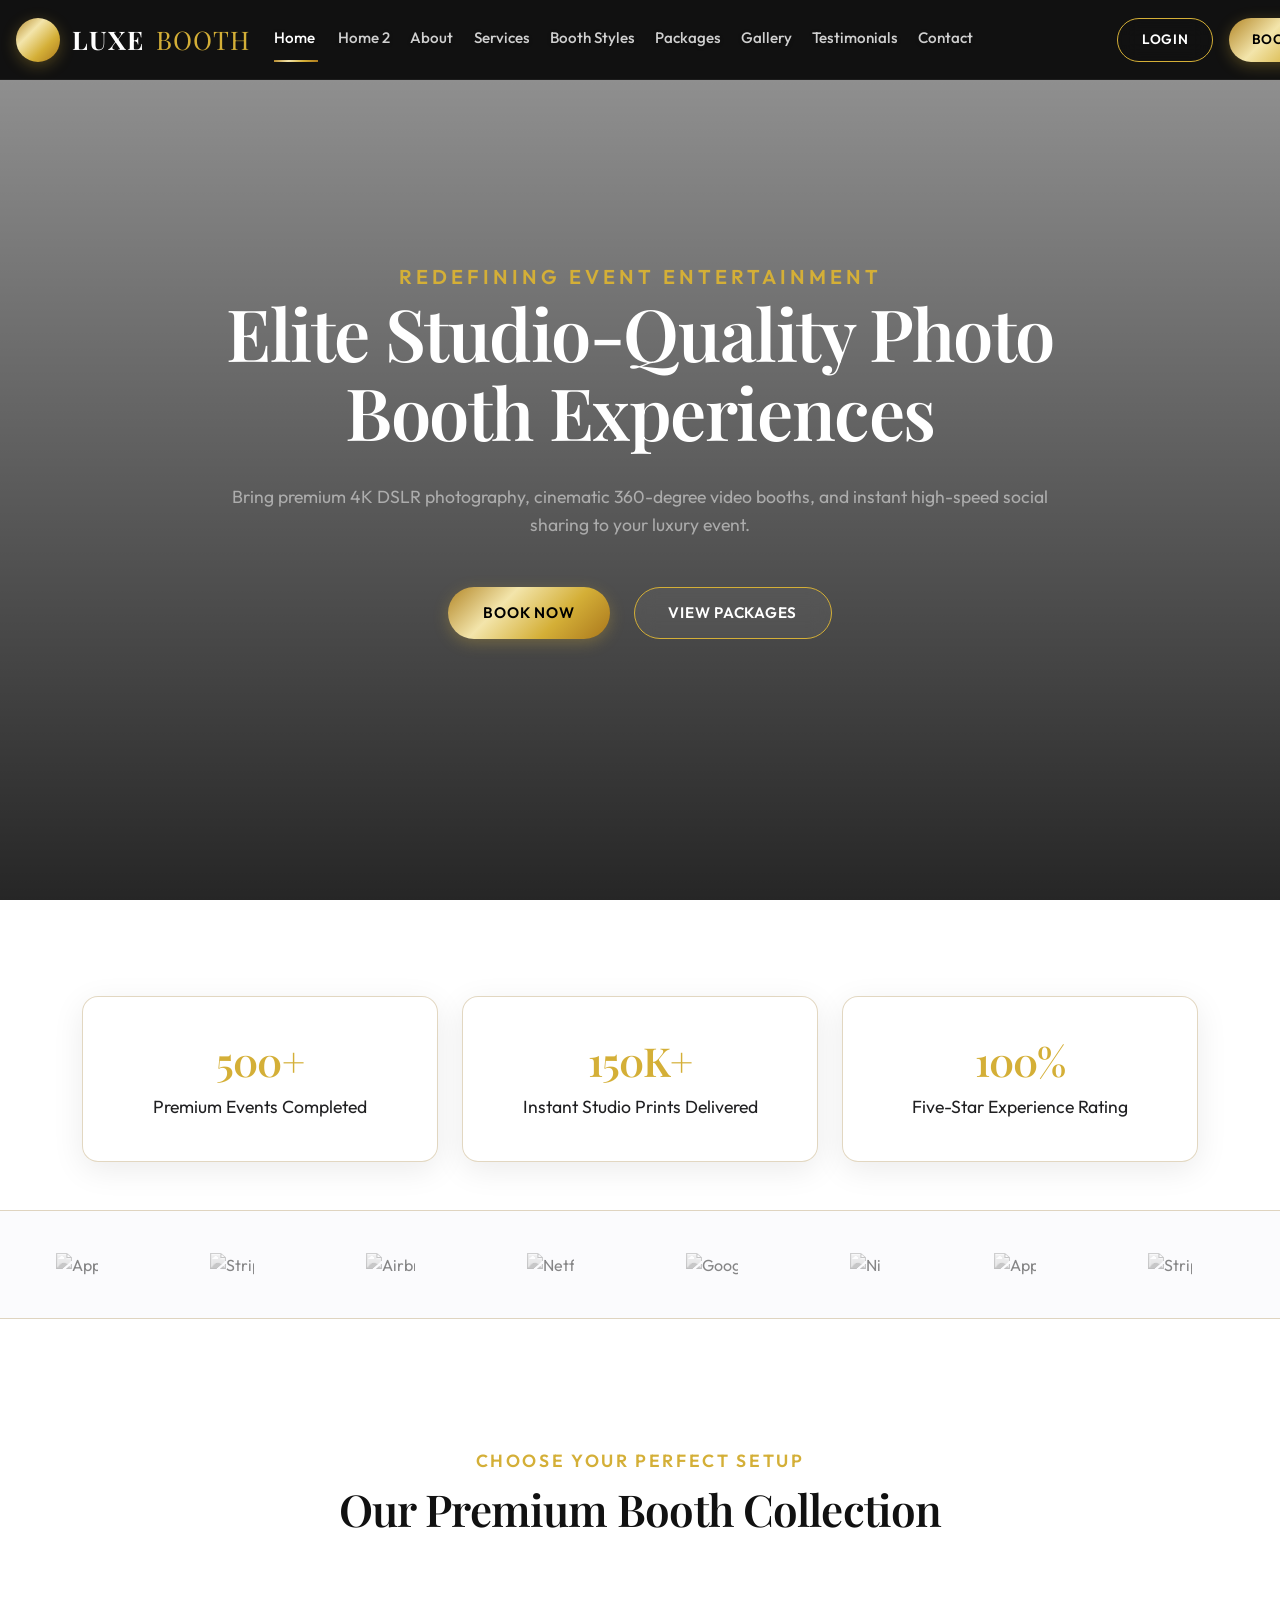
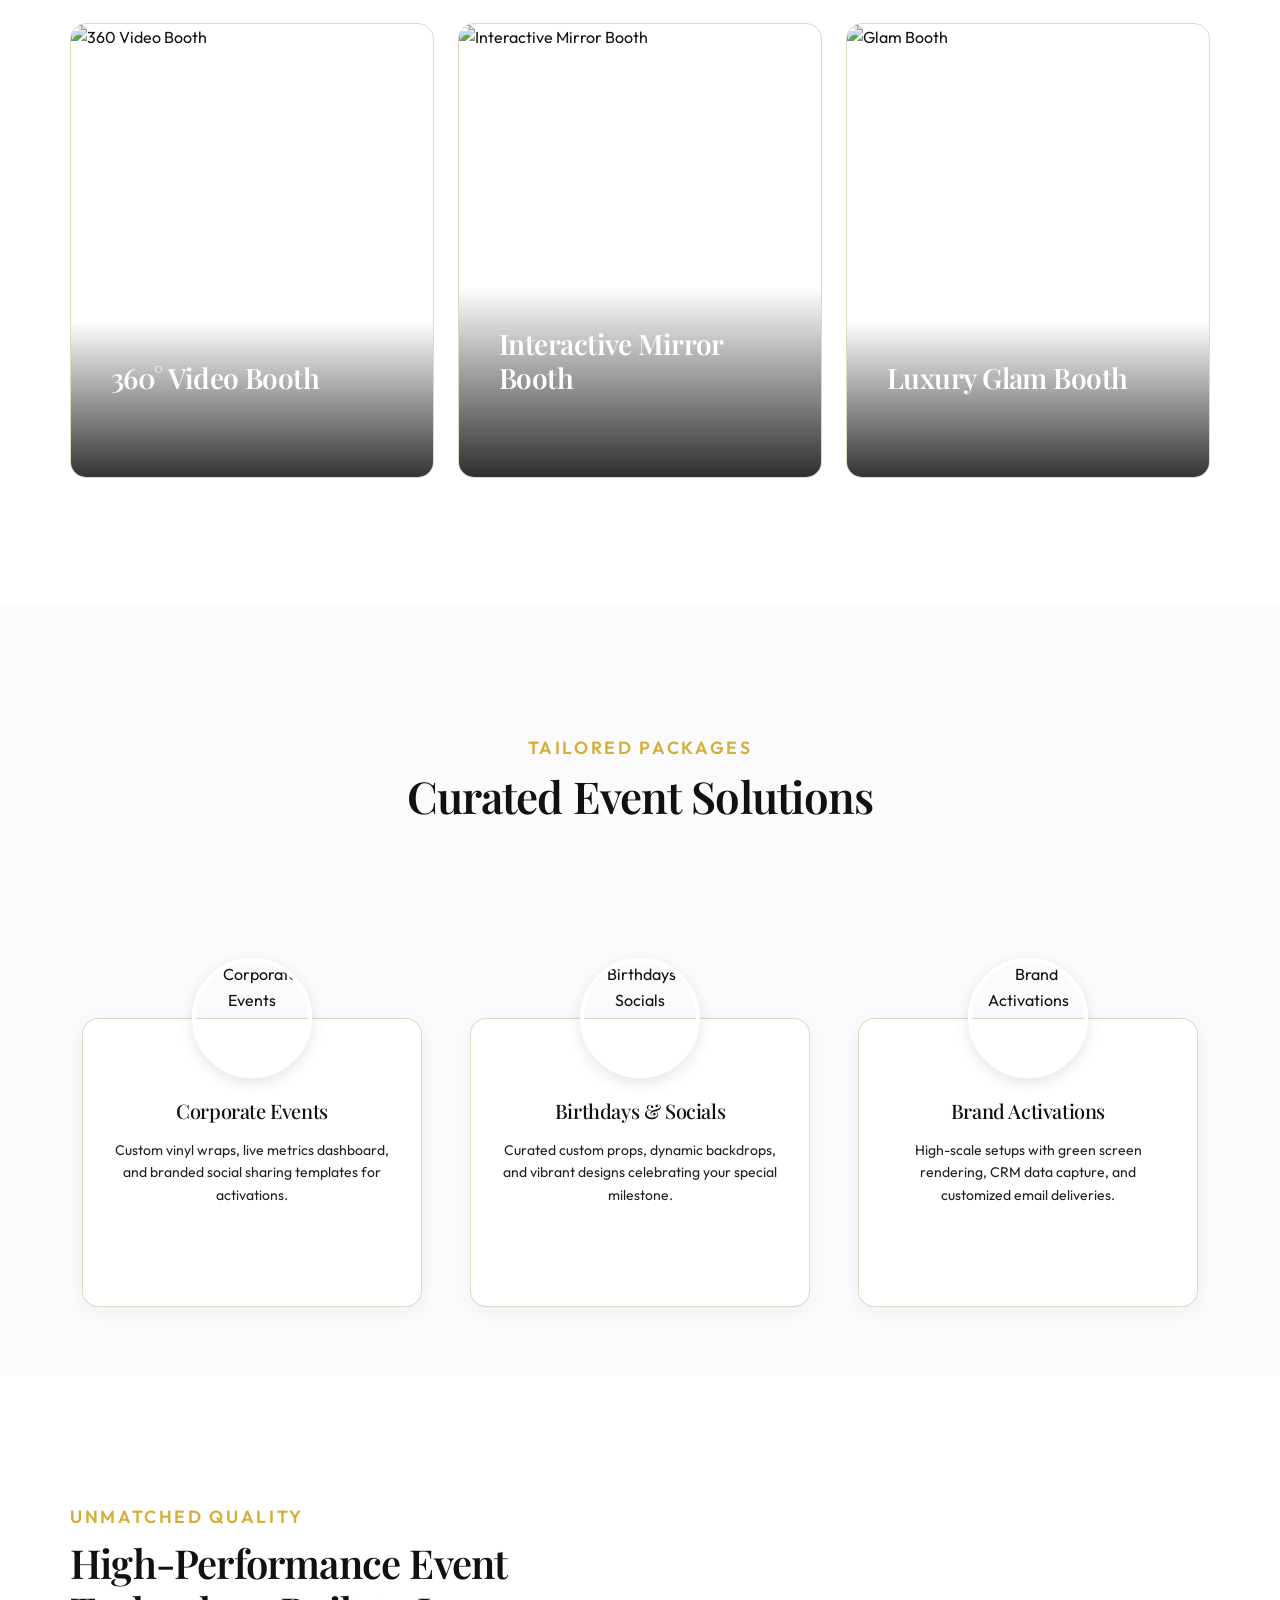
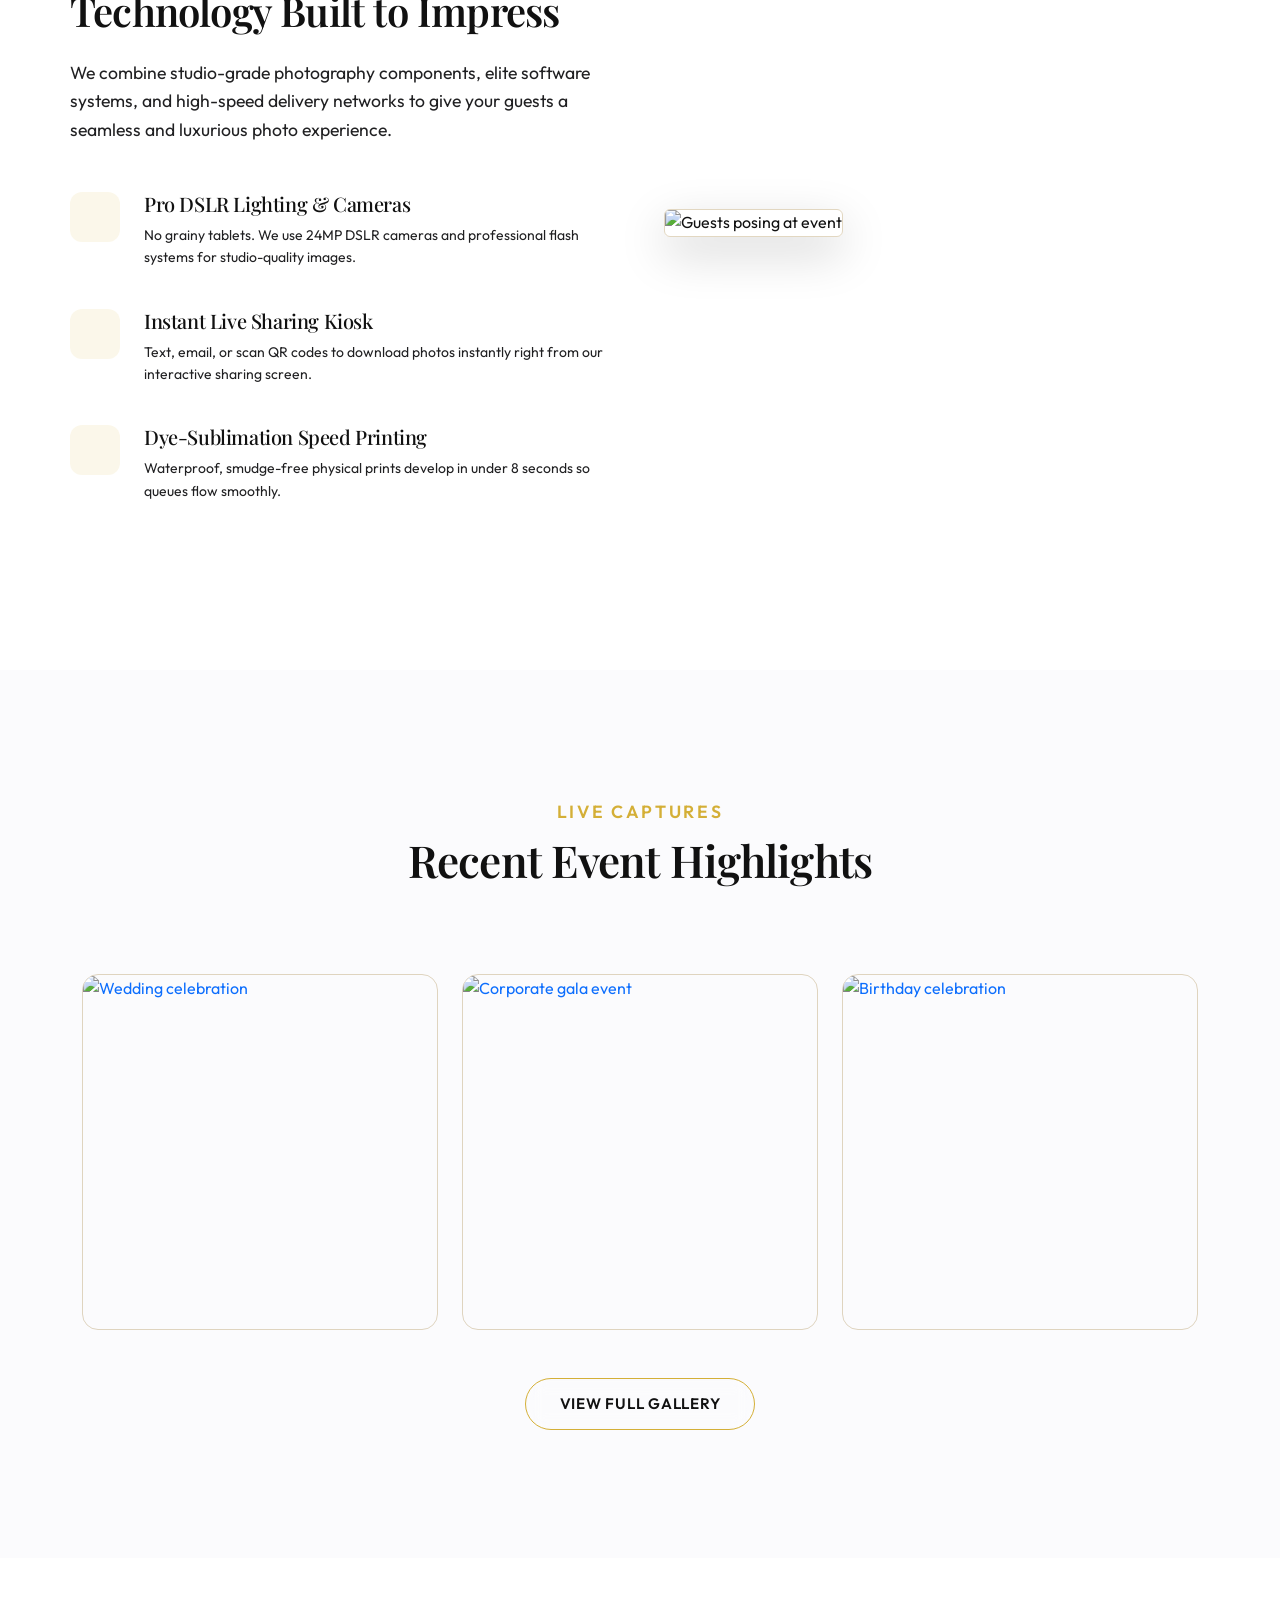
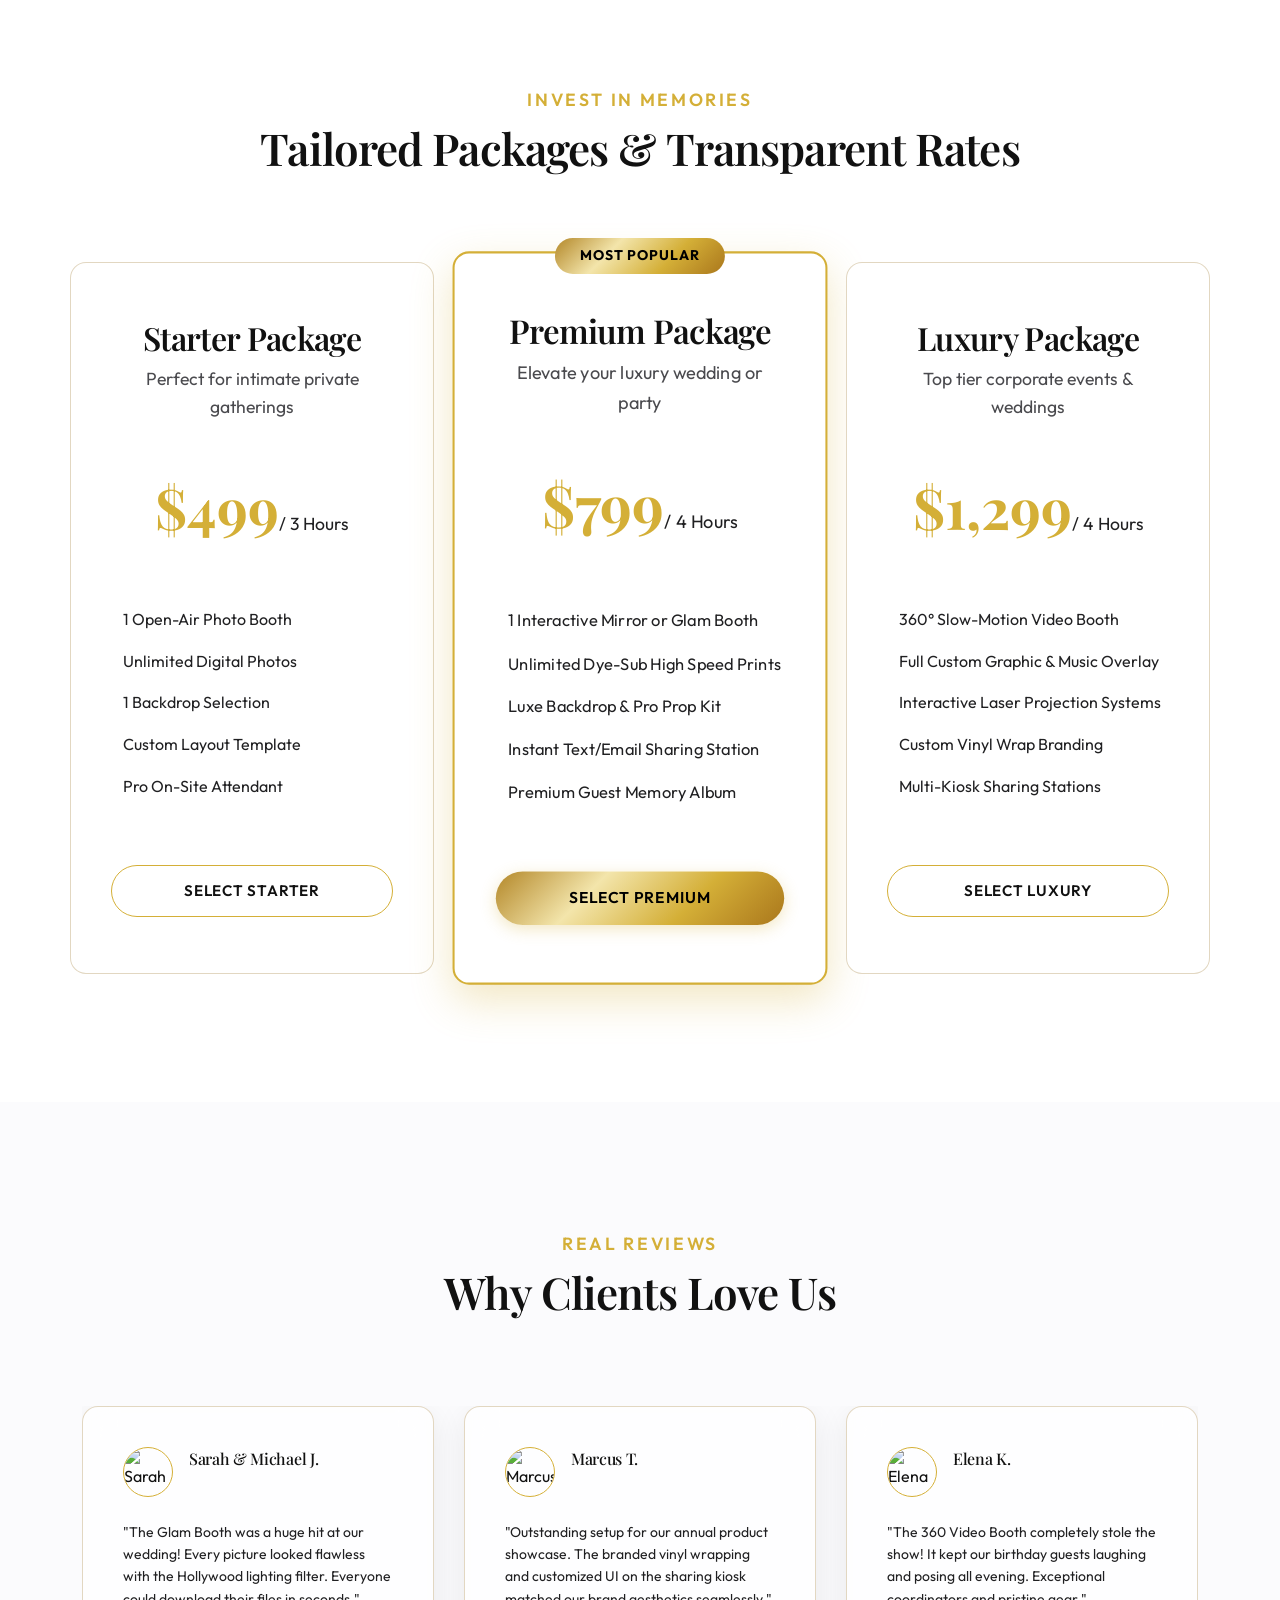
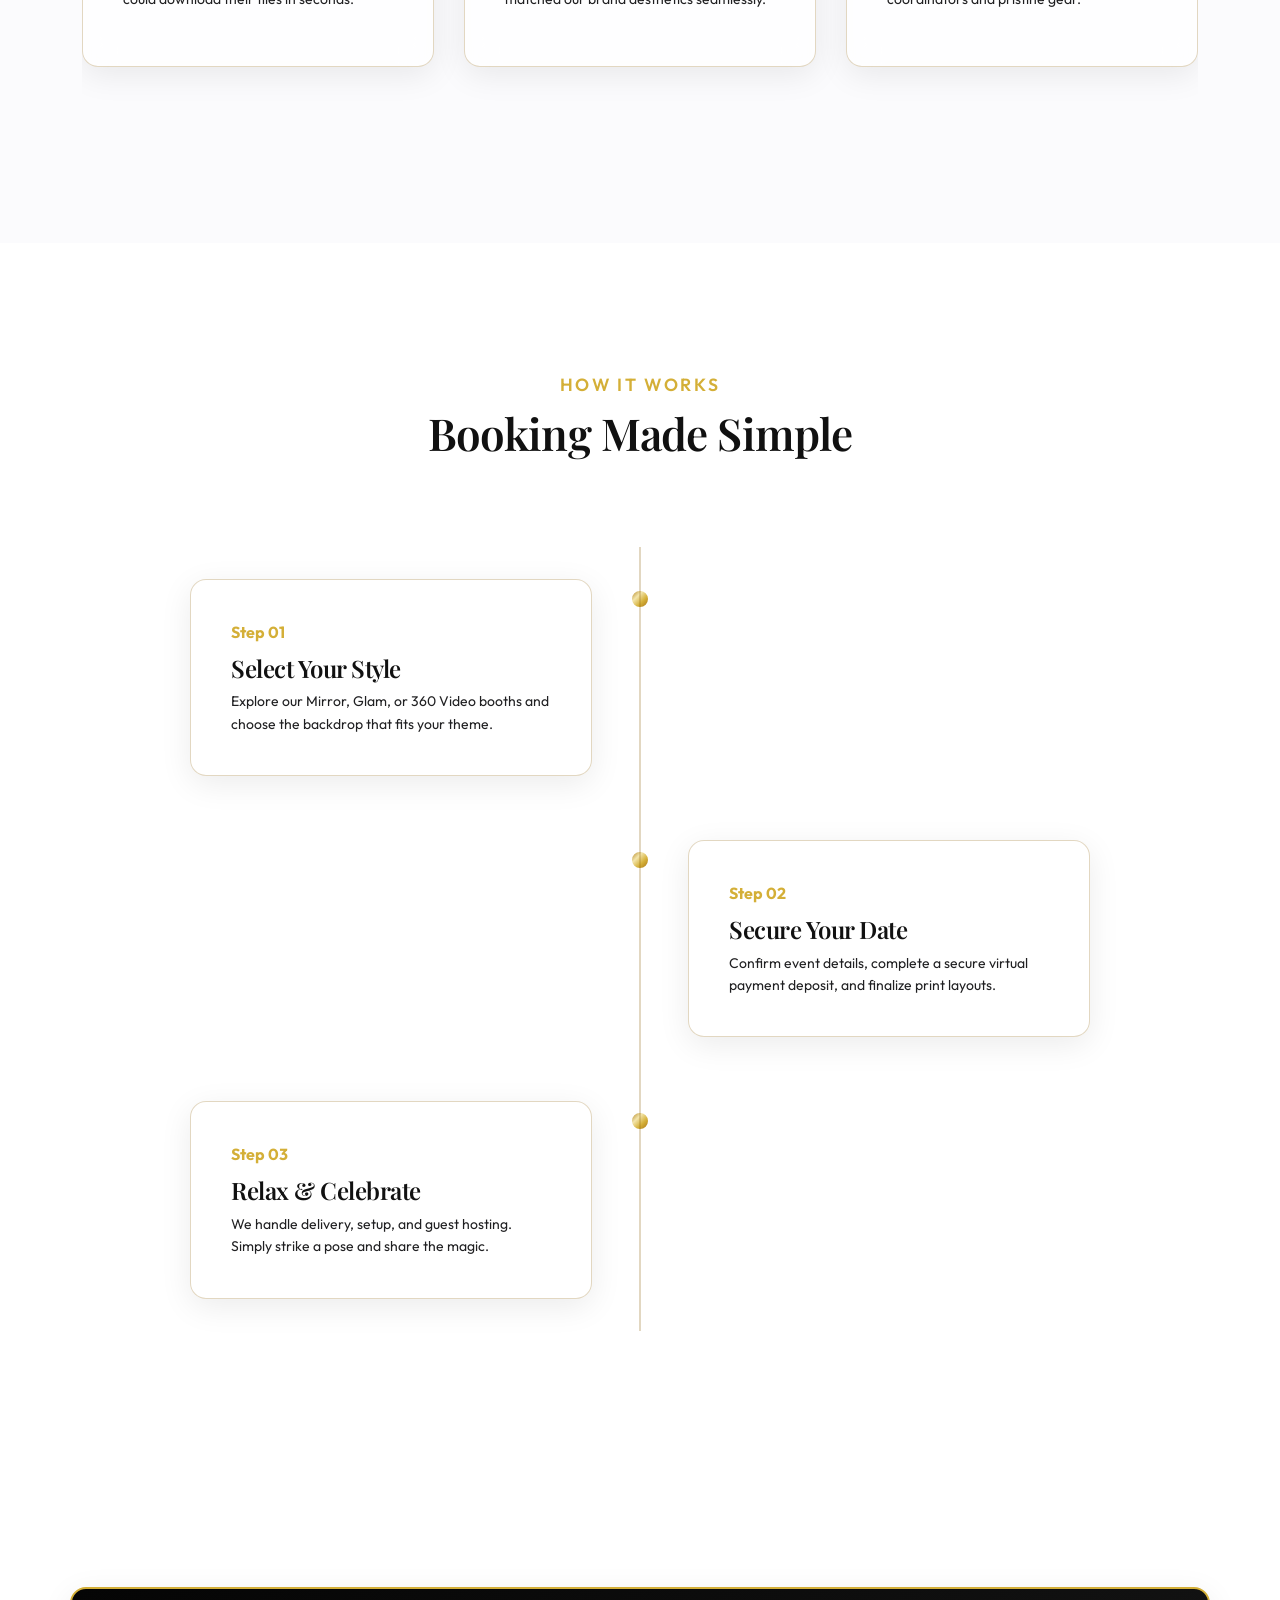
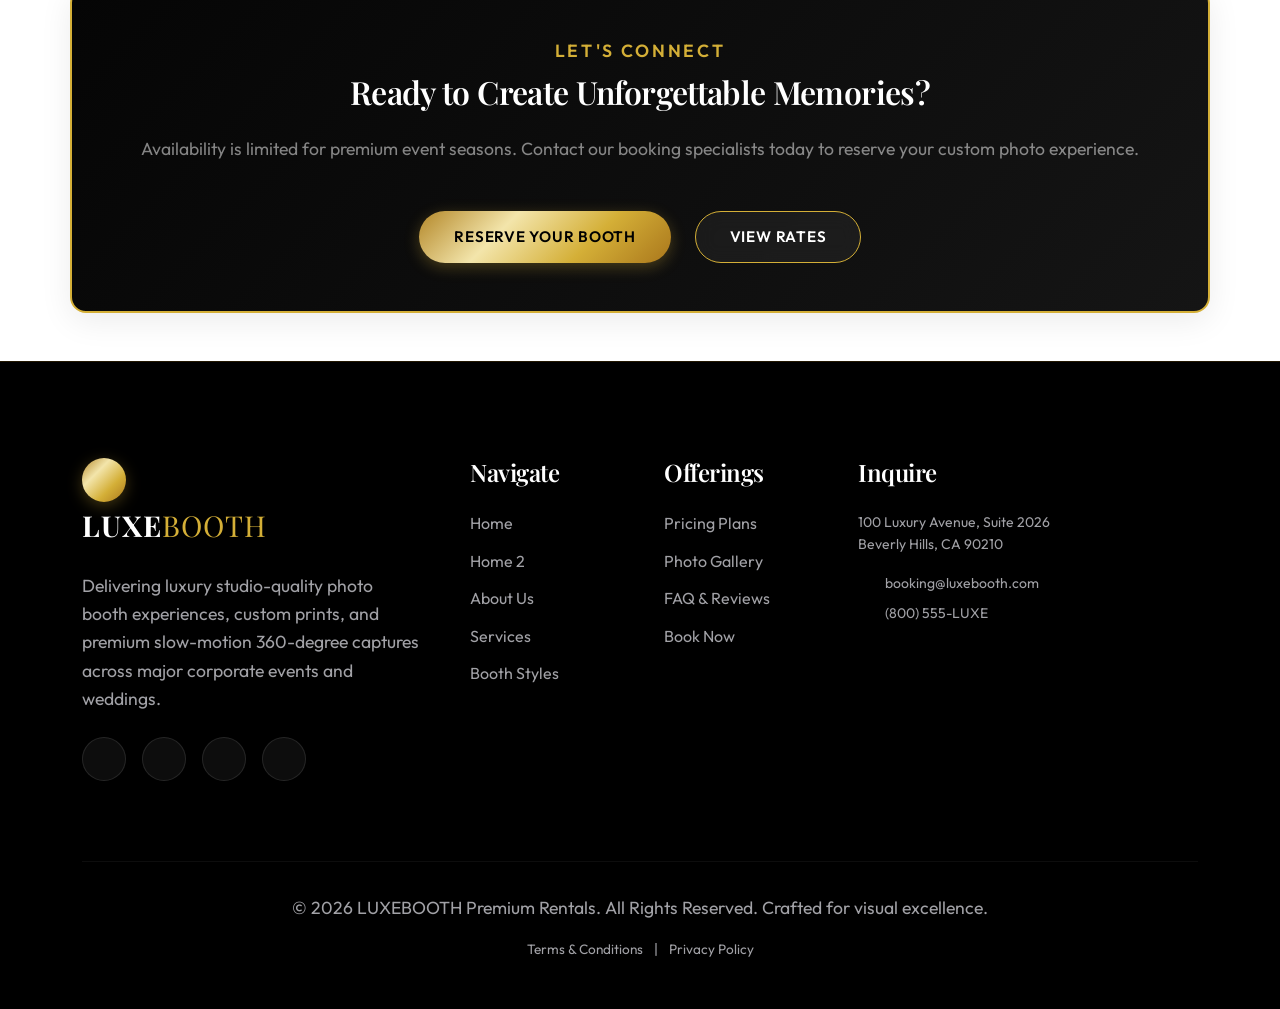
==== commit eb480479: "SDVFV" ====
--- a/index.html
+++ b/index.html
@@ -207,11 +207,11 @@
         <!-- Item 1: Corporate Events -->
         <div class="col-lg-4 col-md-6" data-aos="fade-up" data-aos-delay="100">
           <div class="text-center h-100">
-            <div class="mx-auto" style="width: 120px; height: 120px; border-radius: 50%; overflow: hidden; margin-bottom: -60px; position: relative; z-index: 2; border: 4px solid #fff; box-shadow: 0 5px 15px rgba(0,0,0,0.1);">
+            <div class="mx-auto category-img-wrapper">
               <img src="https://images.unsplash.com/photo-1511578314322-379afb476865?auto=format&fit=crop&w=300&h=300&q=80" alt="Corporate Events" class="w-100 h-100 object-fit-cover">
             </div>
-            <div class="category-card h-100" style="background: #ffffff; border: 1px solid #eaeaea; border-radius: 16px; padding: 5rem 2rem 2.5rem; box-shadow: 0 4px 20px rgba(0,0,0,0.05);">
-              <h3 class="h5 mb-3" style="color: #111; font-weight: 600;">Corporate Events</h3>
+            <div class="category-card">
+              <h3 class="h5 mb-3">Corporate Events</h3>
               <p class="small text-secondary mb-0" style="line-height: 1.6;">Custom vinyl wraps, live metrics dashboard, and branded social sharing templates for activations.</p>
             </div>
           </div>
@@ -219,11 +219,11 @@
         <!-- Item 2: Birthdays & Socials -->
         <div class="col-lg-4 col-md-6" data-aos="fade-up" data-aos-delay="200">
           <div class="text-center h-100">
-            <div class="mx-auto" style="width: 120px; height: 120px; border-radius: 50%; overflow: hidden; margin-bottom: -60px; position: relative; z-index: 2; border: 4px solid #fff; box-shadow: 0 5px 15px rgba(0,0,0,0.1);">
+            <div class="mx-auto category-img-wrapper">
               <img src="https://images.unsplash.com/photo-1530103862676-de8c9debad1d?auto=format&fit=crop&w=300&h=300&q=80" alt="Birthdays & Socials" class="w-100 h-100 object-fit-cover">
             </div>
-            <div class="category-card h-100" style="background: #ffffff; border: 1px solid #eaeaea; border-radius: 16px; padding: 5rem 2rem 2.5rem; box-shadow: 0 4px 20px rgba(0,0,0,0.05);">
-              <h3 class="h5 mb-3" style="color: #111; font-weight: 600;">Birthdays & Socials</h3>
+            <div class="category-card">
+              <h3 class="h5 mb-3">Birthdays & Socials</h3>
               <p class="small text-secondary mb-0" style="line-height: 1.6;">Curated custom props, dynamic backdrops, and vibrant designs celebrating your special milestone.</p>
             </div>
           </div>
@@ -231,11 +231,11 @@
         <!-- Item 3: Brand Activations -->
         <div class="col-lg-4 col-md-6" data-aos="fade-up" data-aos-delay="300">
           <div class="text-center h-100">
-            <div class="mx-auto" style="width: 120px; height: 120px; border-radius: 50%; overflow: hidden; margin-bottom: -60px; position: relative; z-index: 2; border: 4px solid #fff; box-shadow: 0 5px 15px rgba(0,0,0,0.1);">
+            <div class="mx-auto category-img-wrapper">
               <img src="https://images.unsplash.com/photo-1540575467063-178a50c2df87?auto=format&fit=crop&w=300&h=300&q=80" alt="Brand Activations" class="w-100 h-100 object-fit-cover">
             </div>
-            <div class="category-card h-100" style="background: #ffffff; border: 1px solid #eaeaea; border-radius: 16px; padding: 5rem 2rem 2.5rem; box-shadow: 0 4px 20px rgba(0,0,0,0.05);">
-              <h3 class="h5 mb-3" style="color: #111; font-weight: 600;">Brand Activations</h3>
+            <div class="category-card">
+              <h3 class="h5 mb-3">Brand Activations</h3>
               <p class="small text-secondary mb-0" style="line-height: 1.6;">High-scale setups with green screen rendering, CRM data capture, and customized email deliveries.</p>
             </div>
           </div>
--- a/css/style.css
+++ b/css/style.css
@@ -801,14 +801,27 @@
 }
 
 /* Event categories section */
+.category-img-wrapper {
+  width: 120px;
+  height: 120px;
+  border-radius: 50%;
+  overflow: hidden;
+  margin-bottom: -60px;
+  position: relative;
+  z-index: 2;
+  border: 4px solid var(--bg-card);
+  box-shadow: 0 5px 15px rgba(0,0,0,0.1);
+}
+
 .category-card {
   background: var(--bg-card);
   border: 1px solid var(--border-glass);
   border-radius: var(--border-radius-lg);
-  padding: 3rem 2rem;
+  padding: 5rem 2rem 2.5rem;
   text-align: center;
   transition: var(--transition-smooth);
   height: 100%;
+  box-shadow: 0 4px 20px rgba(0,0,0,0.05);
 }
 
 .category-card:hover {
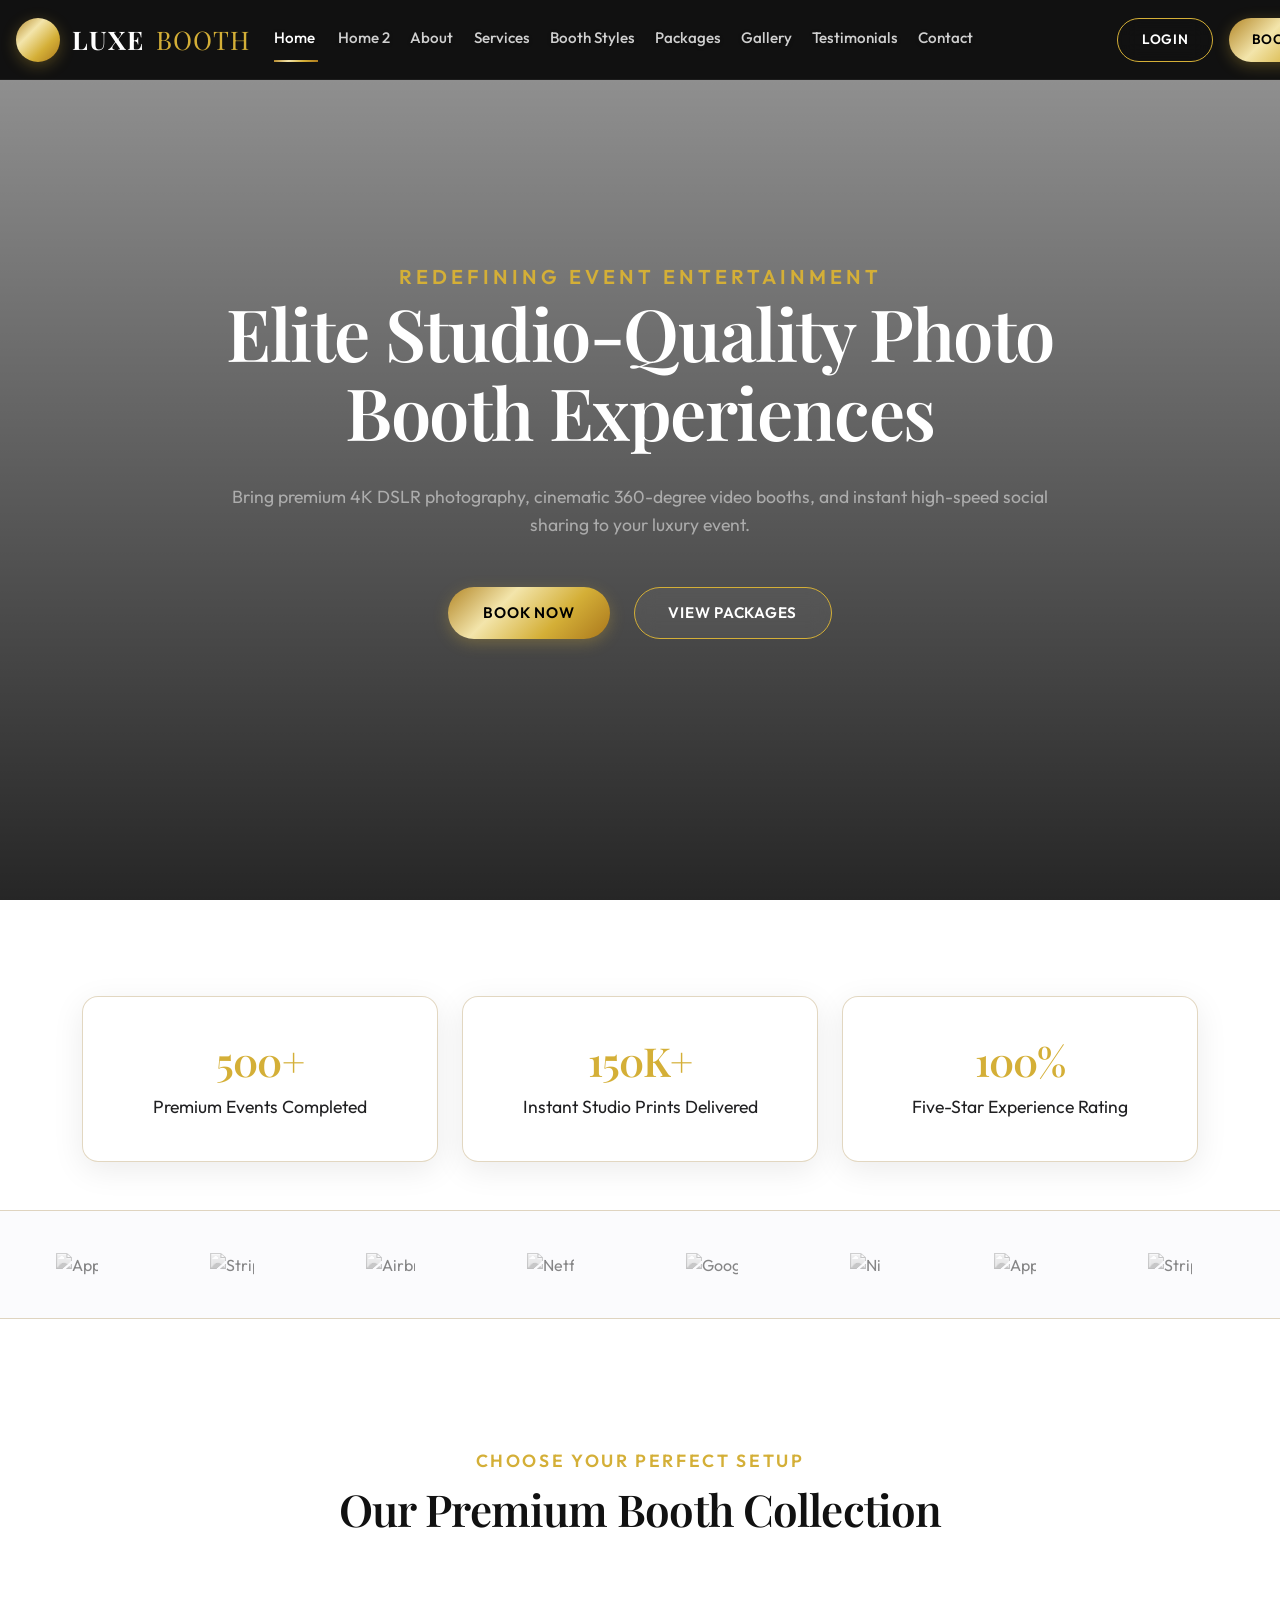
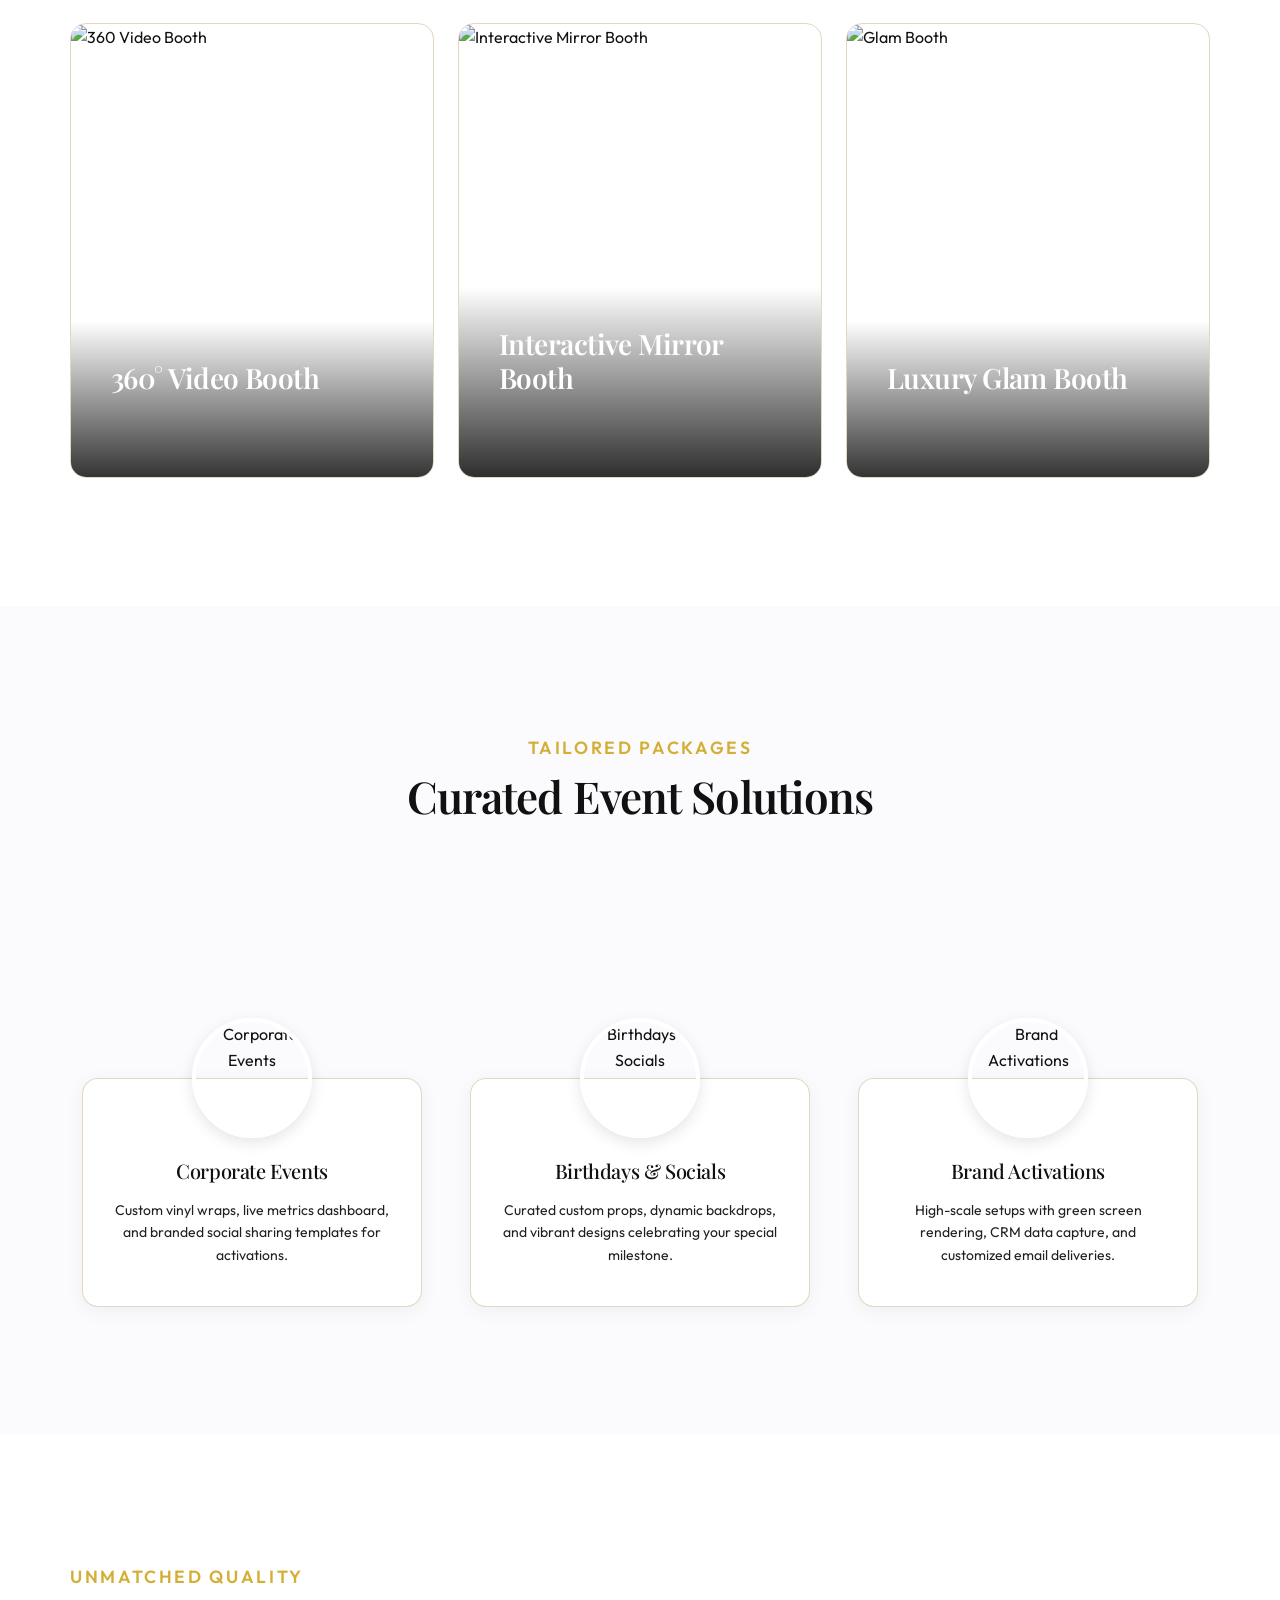
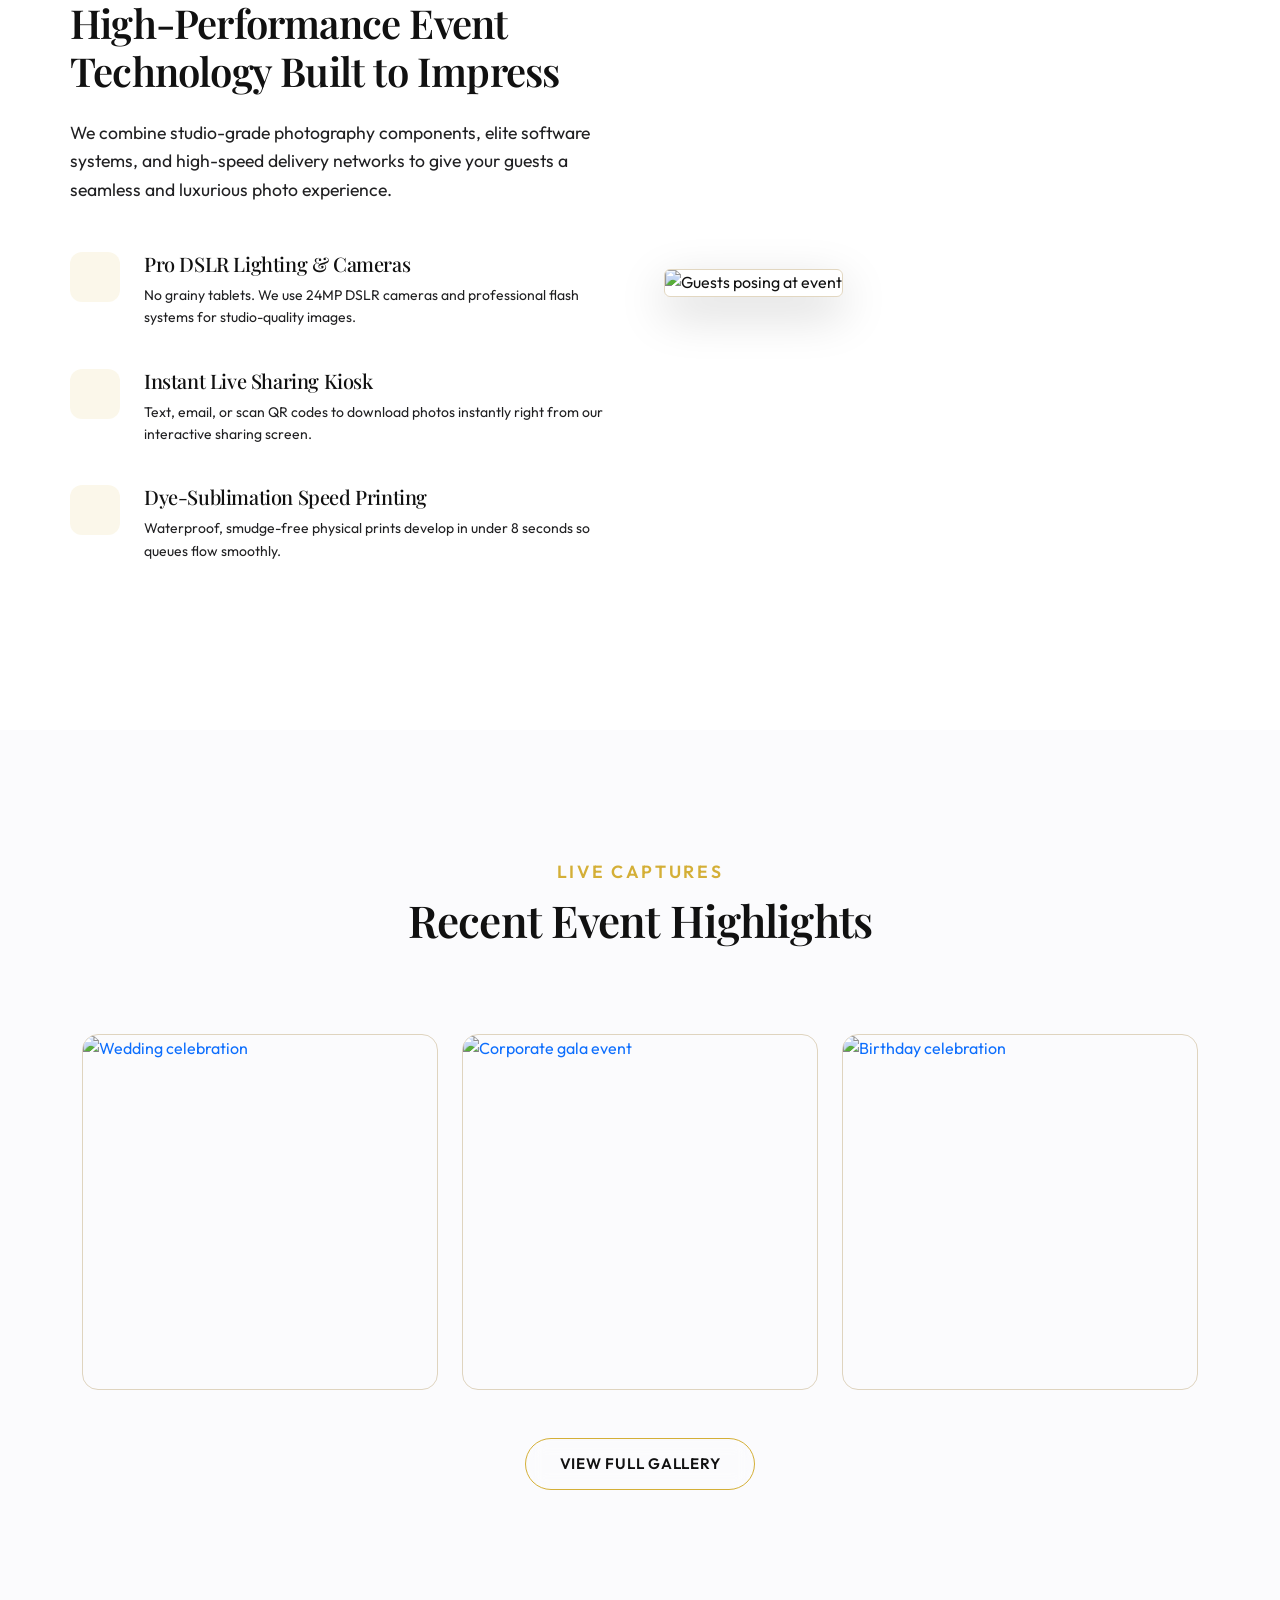
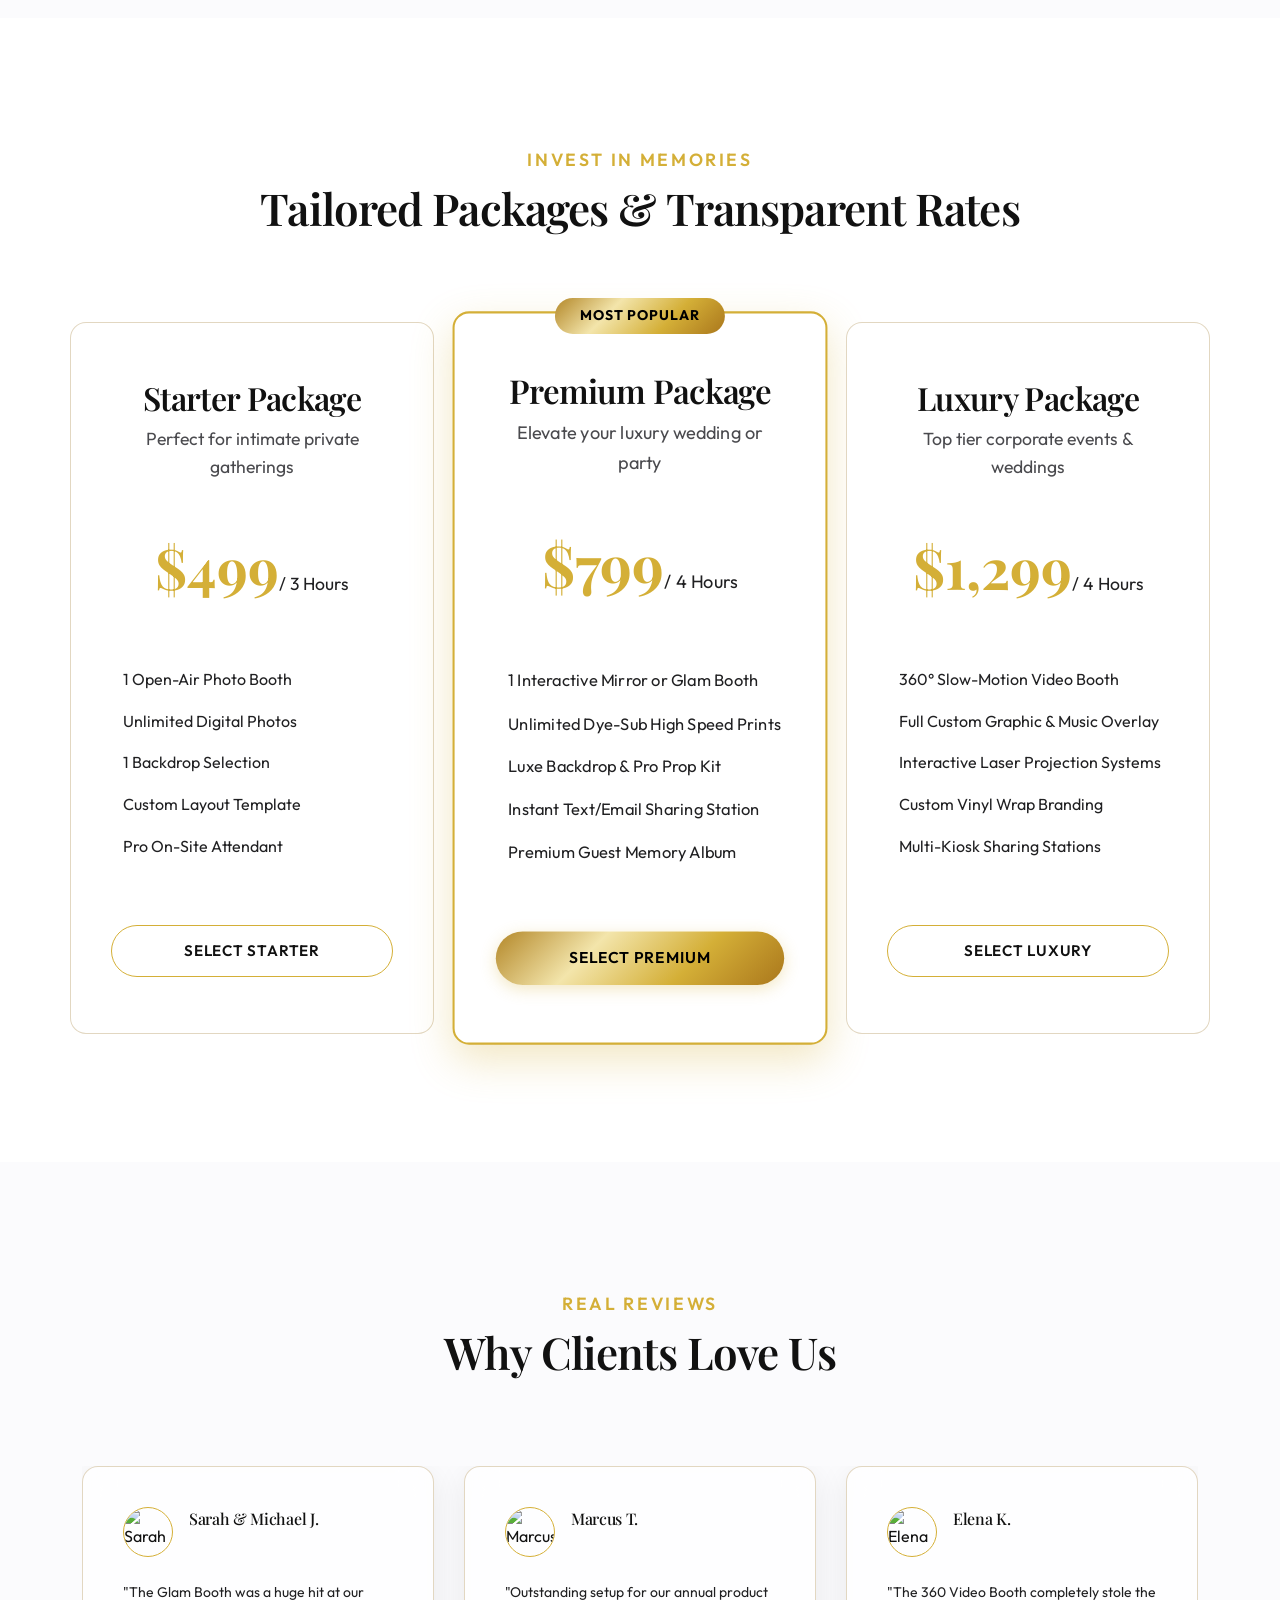
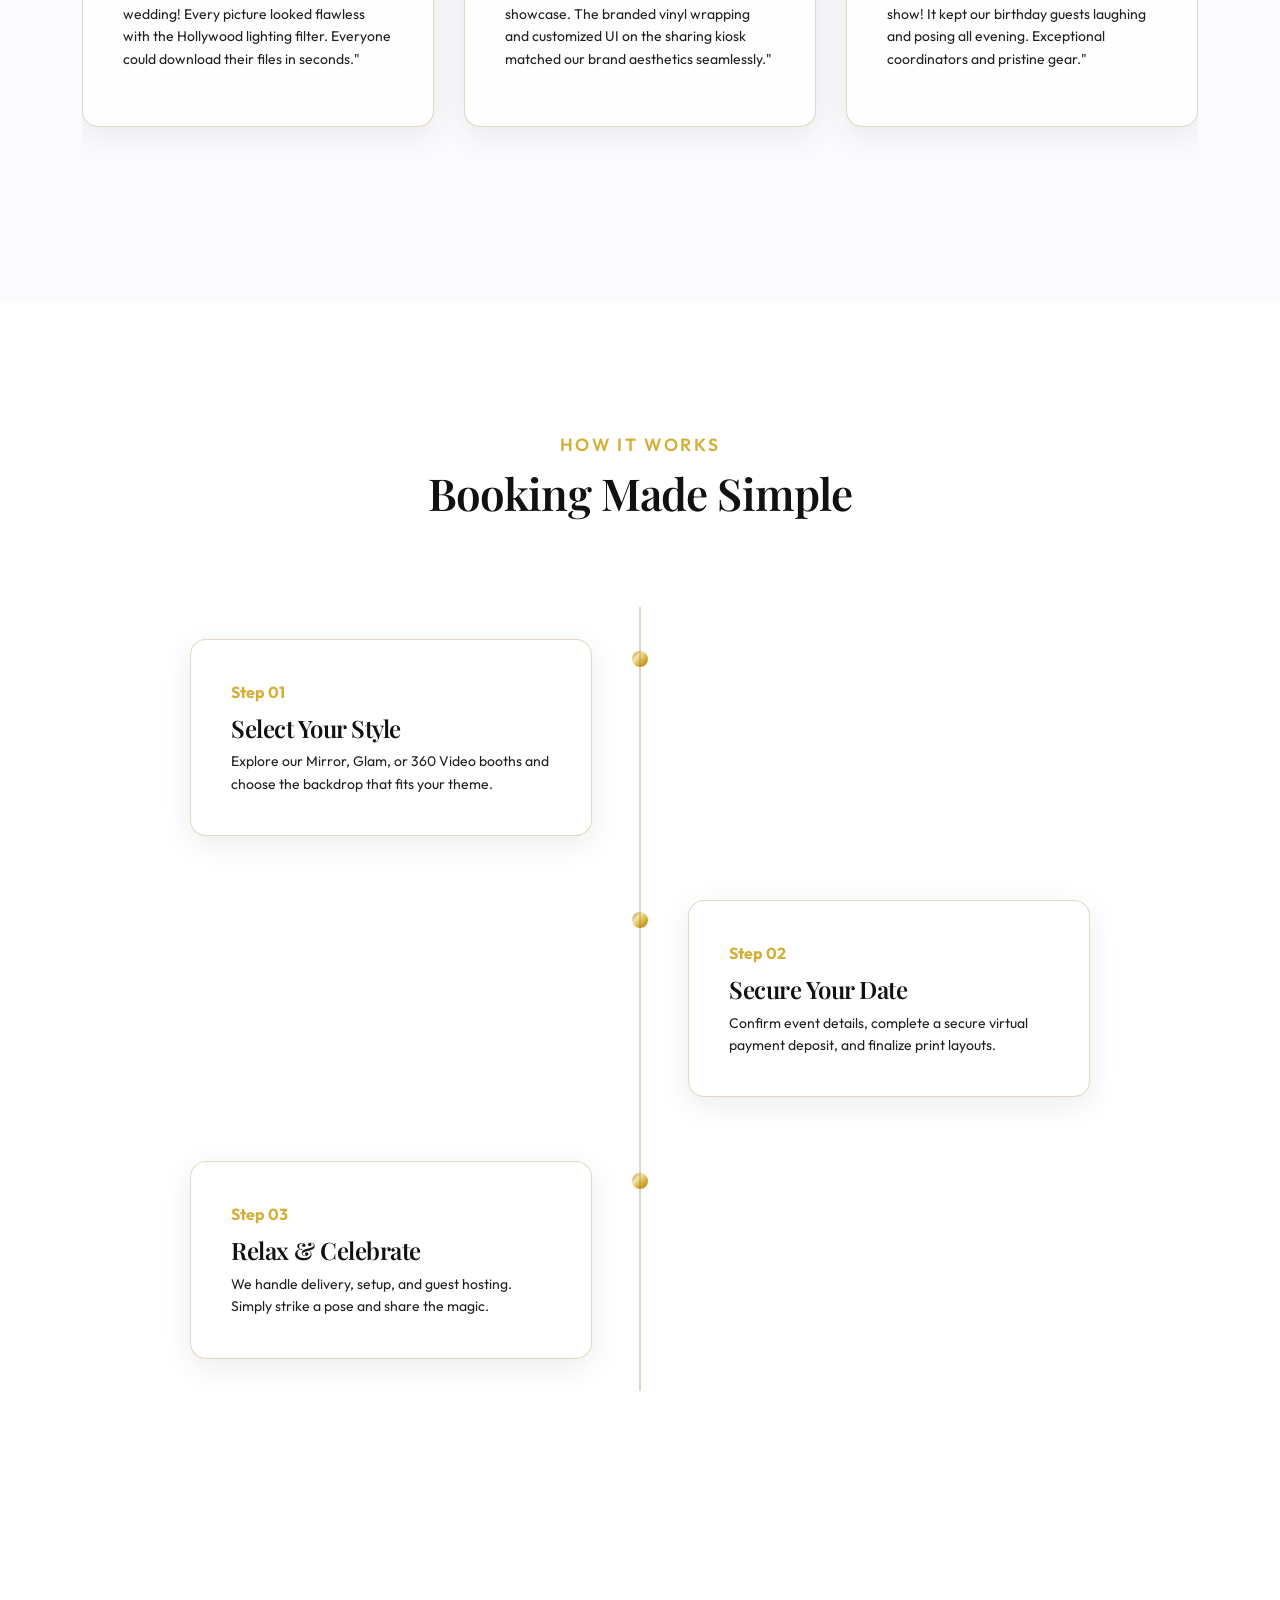
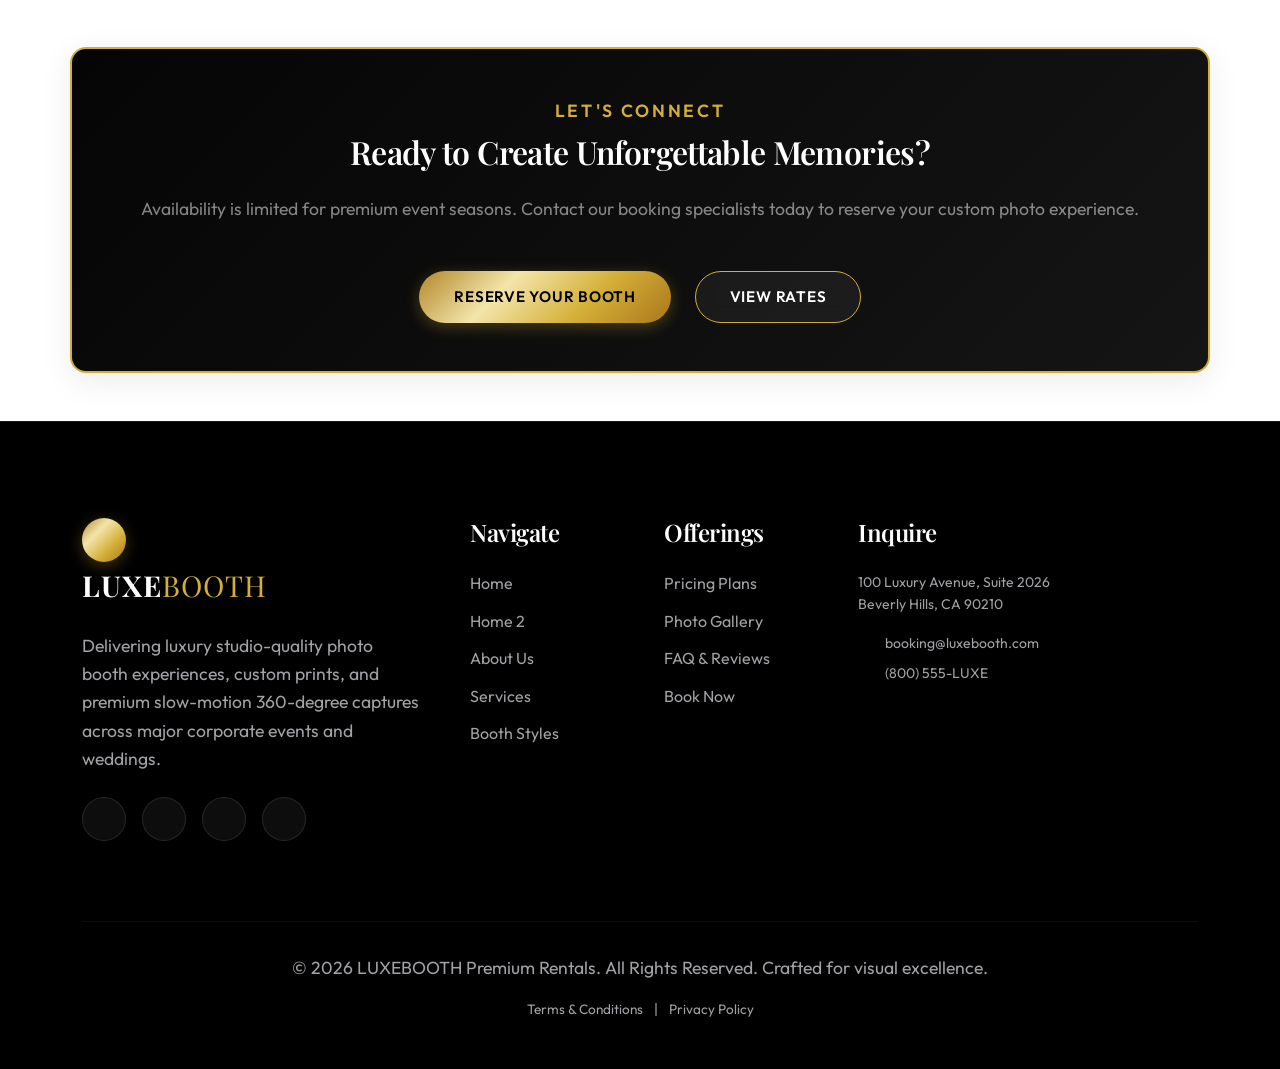
==== commit 23518b45: "DC" ====
--- a/index.html
+++ b/index.html
@@ -8,7 +8,7 @@
   <meta name="description"
     content="Elevate your wedding, corporate event, or activation with our high-end studio-quality photo booth rentals. Instant printing, 360 videos, and social sharing.">
   <link rel="icon" type="image/svg+xml"
-    href="data:image/svg+xml,<svg xmlns=%22http://www.w3.org/2000/svg%22 viewBox=%220 0 24 24%22 fill=%22none%22 stroke=%22%23d4af37%22 stroke-width=%222%22 stroke-linecap=%22round%22 stroke-linejoin=%22round%22><path d=%22M14.5 4h-5L7 7H4a2 2 0 0 0-2 2v9a2 2 0 0 0 2 2h16a2 2 0 0 0 2-2V9a2 2 0 0 0-2-2h-3l-2.5-3z%22/><circle cx=%2212%22 cy=%2213%22 r=%223%22/></svg>">
+    href="data:image/svg+xml,<svg xmlns=%22http://www.w3.org/2000/svg%22 viewBox=%220 0 24 24%22 fill=%22none%22 stroke=%22%23d4af37%22 stroke-width=%222%22 stroke-linecap=%22round%22 stroke-linejoin=%22round%22><circle cx=%2212%22 cy=%2212%22 r=%2210%22/><path d=%22m14.31 8 5.74 9.94%22/><path d=%22M9.69 8h11.48%22/><path d=%22m7.38 12 5.74-9.94%22/><path d=%22M9.69 16 3.95 6.06%22/><path d=%22M14.31 16H2.83%22/><path d=%22m16.62 12-5.74 9.94%22/></svg>">
 
   <!-- CSS Library CDNs -->
   <link href="https://cdn.jsdelivr.net/npm/bootstrap@5.3.3/dist/css/bootstrap.min.css" rel="stylesheet">
@@ -206,7 +206,7 @@
       <div class="row g-5 justify-content-center mt-4">
         <!-- Item 1: Corporate Events -->
         <div class="col-lg-4 col-md-6" data-aos="fade-up" data-aos-delay="100">
-          <div class="text-center h-100">
+          <div class="text-center h-100 d-flex flex-column">
             <div class="mx-auto category-img-wrapper">
               <img src="https://images.unsplash.com/photo-1511578314322-379afb476865?auto=format&fit=crop&w=300&h=300&q=80" alt="Corporate Events" class="w-100 h-100 object-fit-cover">
             </div>
@@ -218,7 +218,7 @@
         </div>
         <!-- Item 2: Birthdays & Socials -->
         <div class="col-lg-4 col-md-6" data-aos="fade-up" data-aos-delay="200">
-          <div class="text-center h-100">
+          <div class="text-center h-100 d-flex flex-column">
             <div class="mx-auto category-img-wrapper">
               <img src="https://images.unsplash.com/photo-1530103862676-de8c9debad1d?auto=format&fit=crop&w=300&h=300&q=80" alt="Birthdays & Socials" class="w-100 h-100 object-fit-cover">
             </div>
@@ -230,7 +230,7 @@
         </div>
         <!-- Item 3: Brand Activations -->
         <div class="col-lg-4 col-md-6" data-aos="fade-up" data-aos-delay="300">
-          <div class="text-center h-100">
+          <div class="text-center h-100 d-flex flex-column">
             <div class="mx-auto category-img-wrapper">
               <img src="https://images.unsplash.com/photo-1540575467063-178a50c2df87?auto=format&fit=crop&w=300&h=300&q=80" alt="Brand Activations" class="w-100 h-100 object-fit-cover">
             </div>
--- a/css/style.css
+++ b/css/style.css
@@ -433,6 +433,7 @@
   color: #000;
   box-shadow: 0 4px 15px var(--gold-glow);
   transition: transform 0.3s ease;
+  flex-shrink: 0;
 }
 
 .brand-logo:hover .brand-logo-icon-wrapper {
@@ -807,6 +808,7 @@
   border-radius: 50%;
   overflow: hidden;
   margin-bottom: -60px;
+  margin-top: 60px;
   position: relative;
   z-index: 2;
   border: 4px solid var(--bg-card);
@@ -820,7 +822,9 @@
   padding: 5rem 2rem 2.5rem;
   text-align: center;
   transition: var(--transition-smooth);
-  height: 100%;
+  flex-grow: 1;
+  display: flex;
+  flex-direction: column;
   box-shadow: 0 4px 20px rgba(0,0,0,0.05);
 }
 
